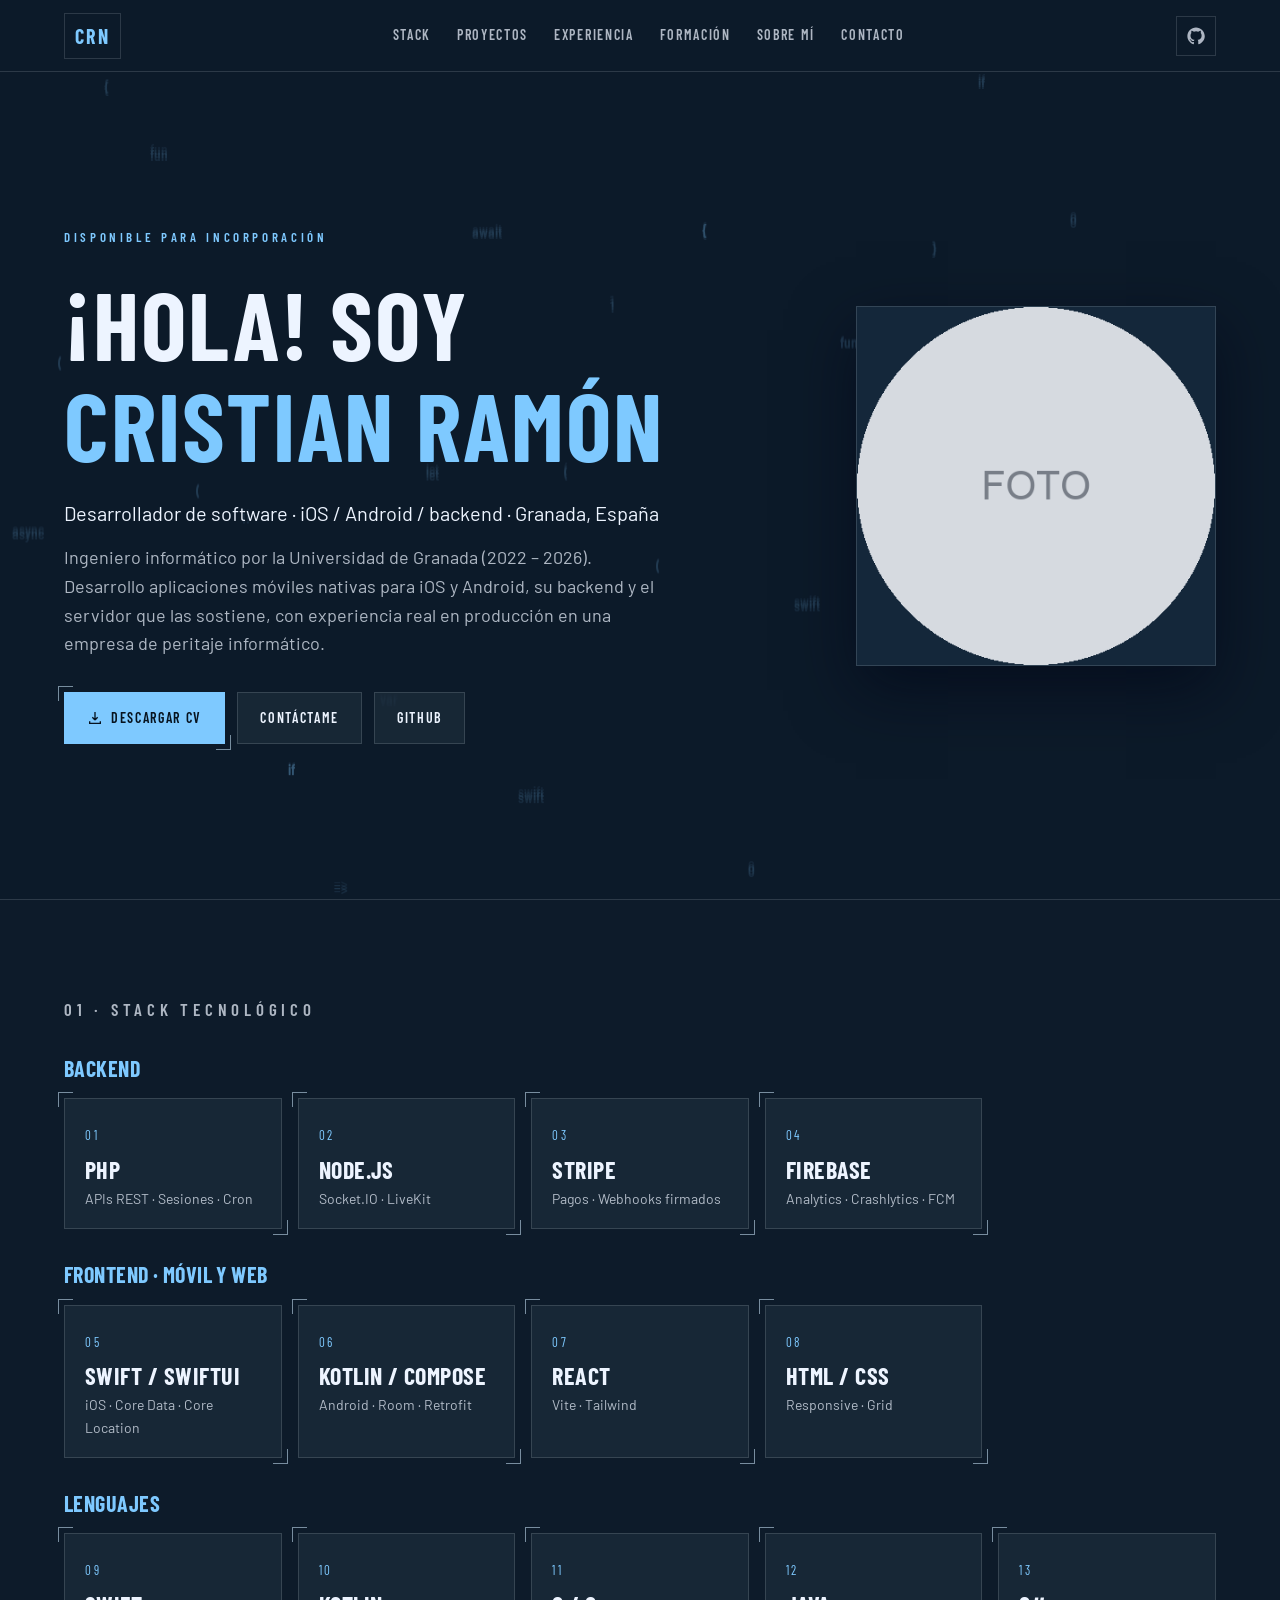
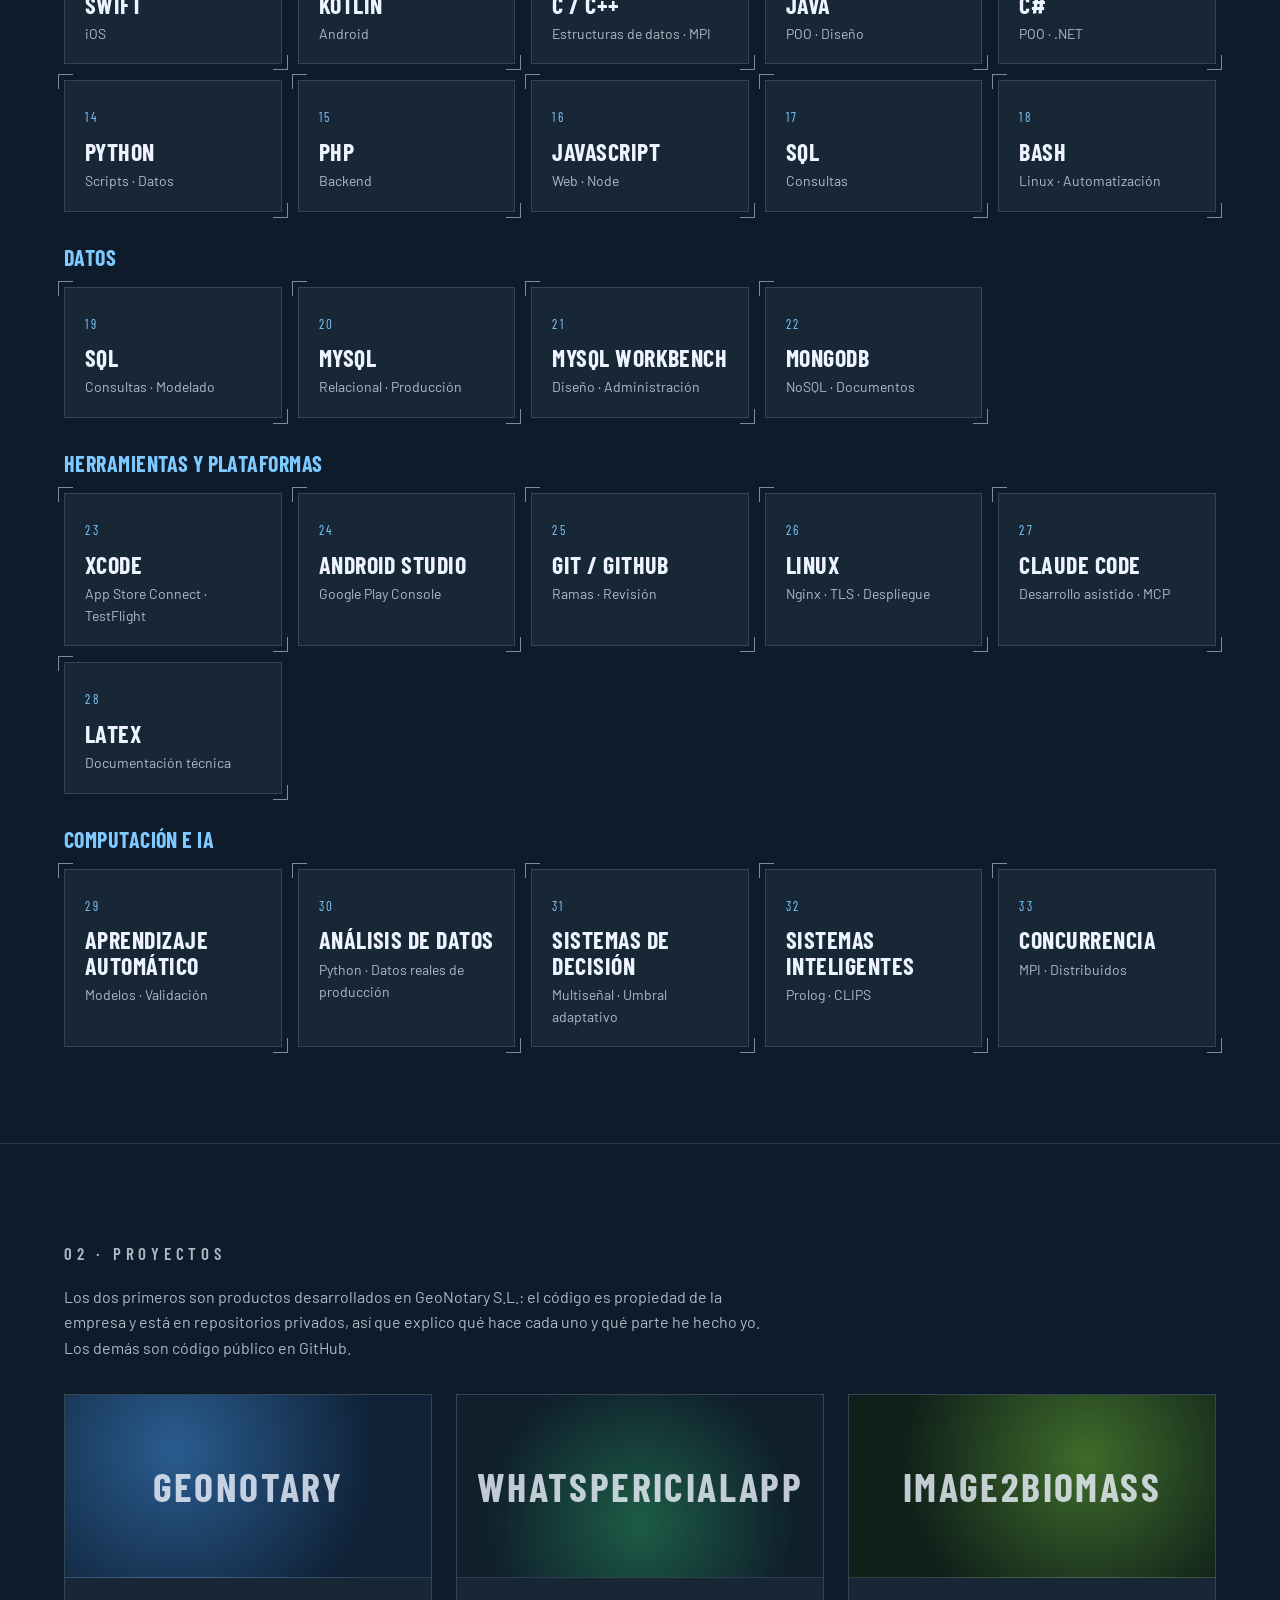
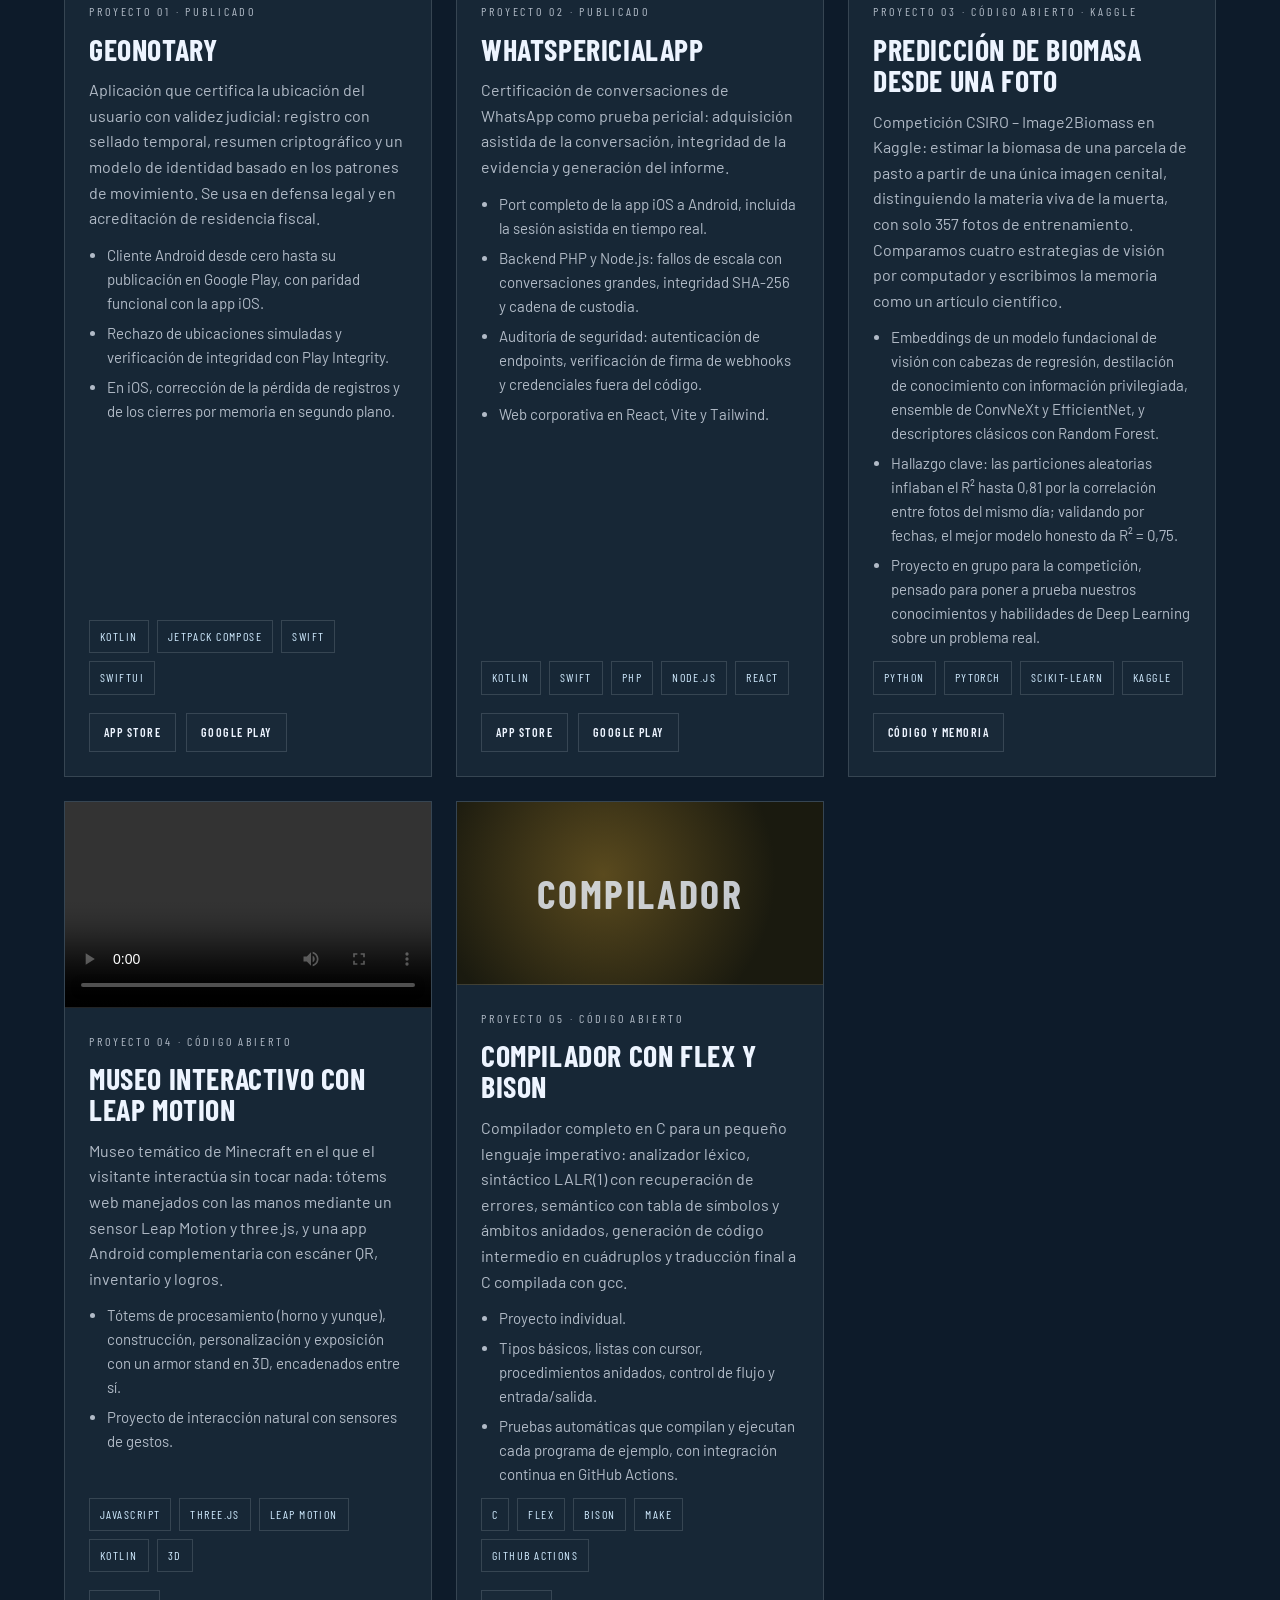
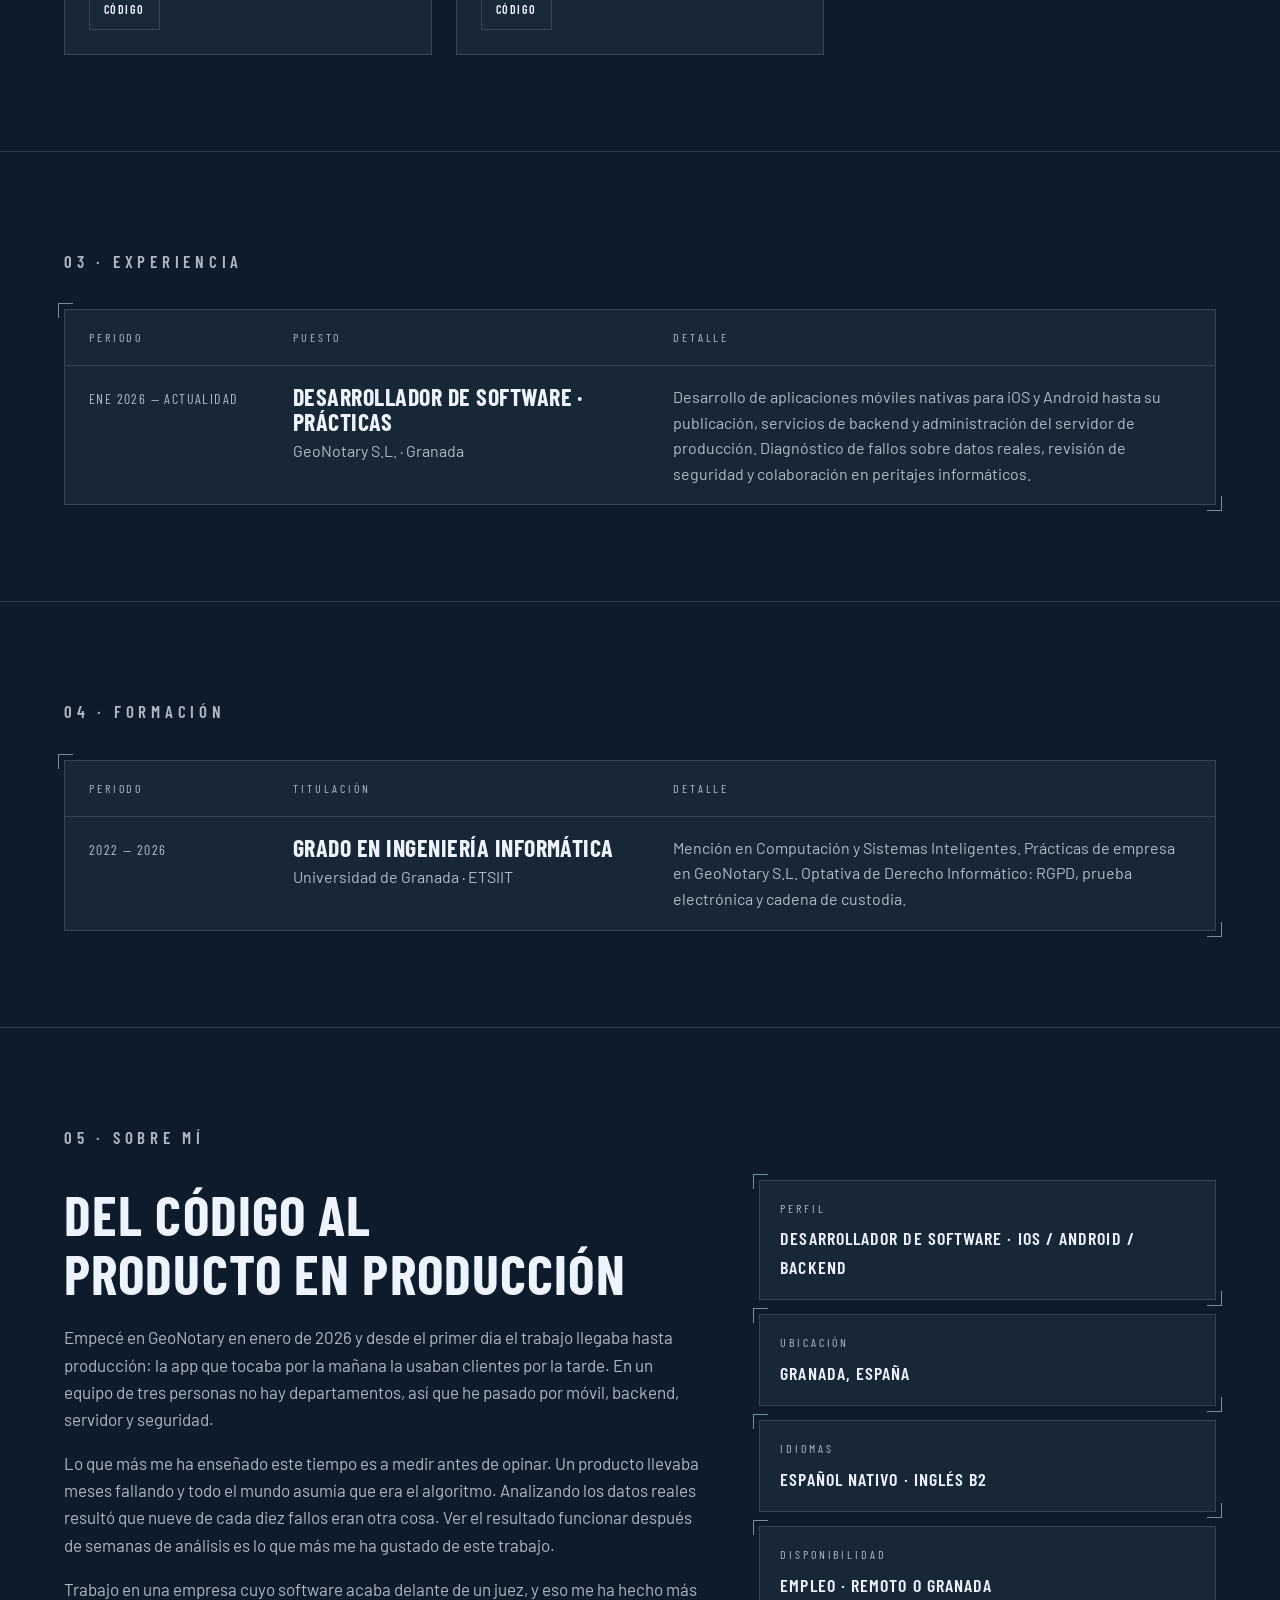
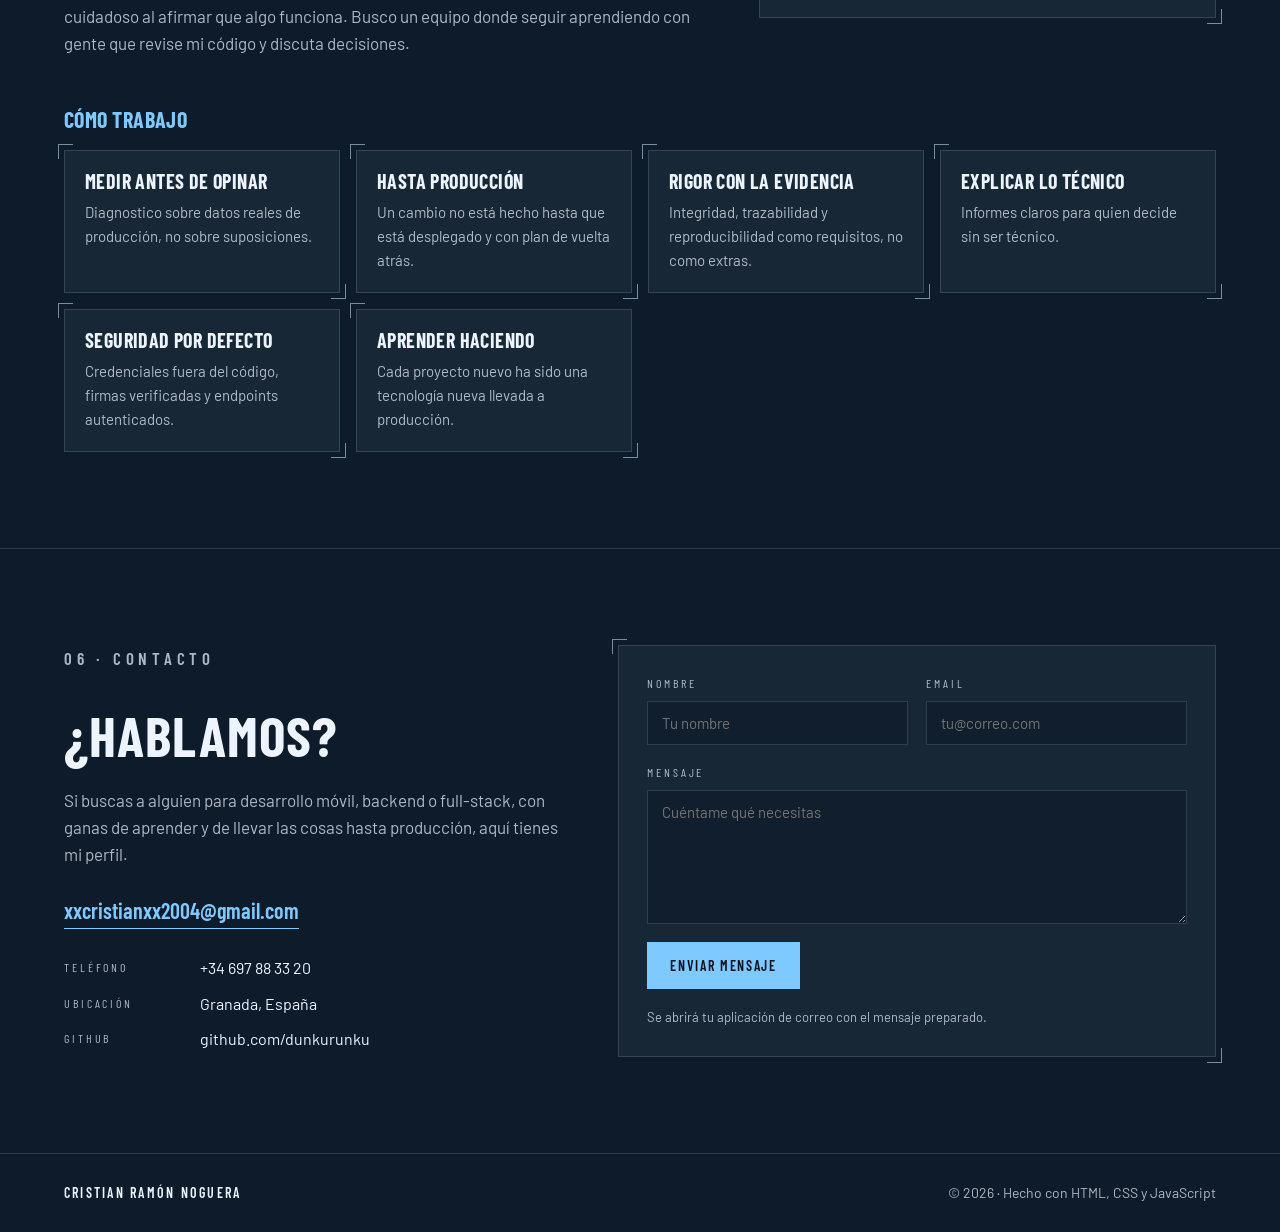
==== index.html @ 9d34c51e "Prácticas sin créditos" ====
<!DOCTYPE html>
<html lang="es">
<head>
  <meta charset="UTF-8">
  <meta name="viewport" content="width=device-width, initial-scale=1.0">
  <title>Cristian Ramón Noguera · Desarrollador de software</title>
  <meta name="description" content="Portfolio de Cristian Ramón Noguera, desarrollador de software: aplicaciones móviles nativas iOS y Android, backend y sistemas.">
  <link rel="preconnect" href="https://fonts.googleapis.com">
  <link rel="preconnect" href="https://fonts.gstatic.com" crossorigin>
  <link href="https://fonts.googleapis.com/css2?family=Barlow:wght@400;500;600&family=Barlow+Condensed:wght@500;600;700&display=swap" rel="stylesheet">
  <link rel="icon" href="data:image/svg+xml,%3Csvg xmlns='http://www.w3.org/2000/svg' viewBox='0 0 64 64'%3E%3Crect width='64' height='64' fill='%230d1b2a'/%3E%3Ctext x='32' y='42' font-family='Arial' font-weight='700' font-size='28' fill='%237ec9ff' text-anchor='middle'%3ECR%3C/text%3E%3C/svg%3E">
  <link rel="stylesheet" href="styles.css?v=4">
</head>
<body>

<header class="nav" id="top">
  <a class="nav__brand" href="#top">CRN</a>
  <nav class="nav__links" id="navLinks">
    <a href="#stack">Stack</a>
    <a href="#proyectos">Proyectos</a>
    <a href="#experiencia">Experiencia</a>
    <a href="#formacion">Formación</a>
    <a href="#sobre-mi">Sobre mí</a>
    <a href="#contacto">Contacto</a>
  </nav>
  <div class="nav__icons">
    <a href="https://github.com/dunkurunku" target="_blank" rel="noopener" aria-label="GitHub" class="icon-btn">
      <svg viewBox="0 0 24 24" width="18" height="18" fill="currentColor"><path d="M12 .5C5.7.5.5 5.7.5 12c0 5.1 3.3 9.4 7.9 10.9.6.1.8-.3.8-.6v-2.2c-3.2.7-3.9-1.4-3.9-1.4-.5-1.3-1.3-1.7-1.3-1.7-1-.7.1-.7.1-.7 1.2.1 1.8 1.2 1.8 1.2 1 1.8 2.8 1.3 3.4 1 .1-.8.4-1.3.7-1.6-2.6-.3-5.3-1.3-5.3-5.7 0-1.3.5-2.3 1.2-3.1-.1-.3-.5-1.5.1-3.1 0 0 1-.3 3.2 1.2a11 11 0 0 1 5.8 0c2.2-1.5 3.2-1.2 3.2-1.2.6 1.6.2 2.8.1 3.1.8.8 1.2 1.8 1.2 3.1 0 4.4-2.7 5.4-5.3 5.7.4.4.8 1.1.8 2.2v3.2c0 .3.2.7.8.6 4.6-1.5 7.9-5.8 7.9-10.9C23.5 5.7 18.3.5 12 .5z"/></svg>
    </a>
    <button class="icon-btn nav__burger" id="burger" aria-label="Menú" aria-expanded="false">
      <span></span><span></span><span></span>
    </button>
  </div>
</header>

<main>

  <!-- HERO -->
  <section class="hero" id="inicio">
    <canvas class="hero__rain" id="rain" aria-hidden="true"></canvas>
    <div class="container hero__grid">
      <div class="hero__text">
        <p class="eyebrow">Disponible para incorporación</p>
        <h1 class="hero__title">¡Hola! Soy<br><span class="accent">Cristian Ramón</span></h1>
        <p class="hero__sub">Desarrollador de software · iOS / Android / backend · Granada, España</p>
        <p class="hero__desc">
          Ingeniero informático por la Universidad de Granada (2022 – 2026).
          Desarrollo aplicaciones móviles nativas para iOS y Android, su backend y el servidor que las sostiene,
          con experiencia real en producción en una empresa de peritaje informático.
        </p>
        <div class="hero__actions">
          <a class="btn btn--primary corner" href="assets/Curriculum-Cristian-Ramon-Noguera.pdf" download>
            <svg viewBox="0 0 24 24" width="16" height="16" fill="none" stroke="currentColor" stroke-width="2"><path d="M12 3v12m0 0l-4-4m4 4l4-4M4 17v3h16v-3"/></svg>
            Descargar CV
          </a>
          <a class="btn" href="#contacto">Contáctame</a>
          <a class="btn" href="https://github.com/dunkurunku" target="_blank" rel="noopener">GitHub</a>
        </div>
      </div>
      <figure class="hero__photo corner">
        <img src="assets/foto.png" alt="Fotografía de Cristian Ramón Noguera">
      </figure>
    </div>
  </section>

  <!-- STACK -->
  <section class="section" id="stack">
    <div class="container">
      <p class="section__label">01 · Stack tecnológico</p>

      <h3 class="group-title">Backend</h3>
      <div class="stack-grid">
        <article class="stack-card corner"><span class="stack-card__n">01</span><h4>PHP</h4><p>APIs REST · Sesiones · Cron</p></article>
        <article class="stack-card corner"><span class="stack-card__n">02</span><h4>Node.js</h4><p>Socket.IO · LiveKit</p></article>
        <article class="stack-card corner"><span class="stack-card__n">03</span><h4>Stripe</h4><p>Pagos · Webhooks firmados</p></article>
        <article class="stack-card corner"><span class="stack-card__n">04</span><h4>Firebase</h4><p>Analytics · Crashlytics · FCM</p></article>
      </div>

      <h3 class="group-title">Frontend · móvil y web</h3>
      <div class="stack-grid">
        <article class="stack-card corner"><span class="stack-card__n">05</span><h4>Swift / SwiftUI</h4><p>iOS · Core Data · Core Location</p></article>
        <article class="stack-card corner"><span class="stack-card__n">06</span><h4>Kotlin / Compose</h4><p>Android · Room · Retrofit</p></article>
        <article class="stack-card corner"><span class="stack-card__n">07</span><h4>React</h4><p>Vite · Tailwind</p></article>
        <article class="stack-card corner"><span class="stack-card__n">08</span><h4>HTML / CSS</h4><p>Responsive · Grid</p></article>
      </div>

      <h3 class="group-title">Lenguajes</h3>
      <div class="stack-grid">
        <article class="stack-card corner"><span class="stack-card__n">09</span><h4>Swift</h4><p>iOS</p></article>
        <article class="stack-card corner"><span class="stack-card__n">10</span><h4>Kotlin</h4><p>Android</p></article>
        <article class="stack-card corner"><span class="stack-card__n">11</span><h4>C / C++</h4><p>Estructuras de datos · MPI</p></article>
        <article class="stack-card corner"><span class="stack-card__n">12</span><h4>Java</h4><p>POO · Diseño</p></article>
        <article class="stack-card corner"><span class="stack-card__n">13</span><h4>C#</h4><p>POO · .NET</p></article>
        <article class="stack-card corner"><span class="stack-card__n">14</span><h4>Python</h4><p>Scripts · Datos</p></article>
        <article class="stack-card corner"><span class="stack-card__n">15</span><h4>PHP</h4><p>Backend</p></article>
        <article class="stack-card corner"><span class="stack-card__n">16</span><h4>JavaScript</h4><p>Web · Node</p></article>
        <article class="stack-card corner"><span class="stack-card__n">17</span><h4>SQL</h4><p>Consultas</p></article>
        <article class="stack-card corner"><span class="stack-card__n">18</span><h4>Bash</h4><p>Linux · Automatización</p></article>
      </div>

      <h3 class="group-title">Datos</h3>
      <div class="stack-grid">
        <article class="stack-card corner"><span class="stack-card__n">19</span><h4>SQL</h4><p>Consultas · Modelado</p></article>
        <article class="stack-card corner"><span class="stack-card__n">20</span><h4>MySQL</h4><p>Relacional · Producción</p></article>
        <article class="stack-card corner"><span class="stack-card__n">21</span><h4>MySQL Workbench</h4><p>Diseño · Administración</p></article>
        <article class="stack-card corner"><span class="stack-card__n">22</span><h4>MongoDB</h4><p>NoSQL · Documentos</p></article>
      </div>

      <h3 class="group-title">Herramientas y plataformas</h3>
      <div class="stack-grid">
        <article class="stack-card corner"><span class="stack-card__n">23</span><h4>Xcode</h4><p>App Store Connect · TestFlight</p></article>
        <article class="stack-card corner"><span class="stack-card__n">24</span><h4>Android Studio</h4><p>Google Play Console</p></article>
        <article class="stack-card corner"><span class="stack-card__n">25</span><h4>Git / GitHub</h4><p>Ramas · Revisión</p></article>
        <article class="stack-card corner"><span class="stack-card__n">26</span><h4>Linux</h4><p>Nginx · TLS · Despliegue</p></article>
        <article class="stack-card corner"><span class="stack-card__n">27</span><h4>Claude Code</h4><p>Desarrollo asistido · MCP</p></article>
        <article class="stack-card corner"><span class="stack-card__n">28</span><h4>LaTeX</h4><p>Documentación técnica</p></article>
      </div>

      <h3 class="group-title">Computación e IA</h3>
      <div class="stack-grid">
        <article class="stack-card corner"><span class="stack-card__n">29</span><h4>Aprendizaje automático</h4><p>Modelos · Validación</p></article>
        <article class="stack-card corner"><span class="stack-card__n">30</span><h4>Análisis de datos</h4><p>Python · Datos reales de producción</p></article>
        <article class="stack-card corner"><span class="stack-card__n">31</span><h4>Sistemas de decisión</h4><p>Multiseñal · Umbral adaptativo</p></article>
        <article class="stack-card corner"><span class="stack-card__n">32</span><h4>Sistemas inteligentes</h4><p>Prolog · CLIPS</p></article>
        <article class="stack-card corner"><span class="stack-card__n">33</span><h4>Concurrencia</h4><p>MPI · Distribuidos</p></article>
      </div>
    </div>
  </section>

  <!-- PROYECTOS -->
  <section class="section" id="proyectos">
    <div class="container">
      <p class="section__label">02 · Proyectos</p>
      <p class="section__note">Los dos primeros son productos desarrollados en GeoNotary S.L.: el código es propiedad de la empresa y está en repositorios privados, así que explico qué hace cada uno y qué parte he hecho yo. Los demás son código público en GitHub.</p>

      <div class="projects">
        <article class="project corner">
          <div class="project__media project__media--geo" aria-hidden="true"><span>GeoNotary</span></div>
          <div class="project__body">
            <p class="project__label">Proyecto 01 · publicado</p>
            <h3>GeoNotary</h3>
            <p>Aplicación que certifica la ubicación del usuario con validez judicial: registro con sellado temporal, resumen criptográfico y un modelo de identidad basado en los patrones de movimiento. Se usa en defensa legal y en acreditación de residencia fiscal.</p>
            <ul class="project__mine">
              <li>Cliente Android desde cero hasta su publicación en Google Play, con paridad funcional con la app iOS.</li>
              <li>Rechazo de ubicaciones simuladas y verificación de integridad con Play Integrity.</li>
              <li>En iOS, corrección de la pérdida de registros y de los cierres por memoria en segundo plano.</li>
            </ul>
            <div class="tags"><span>Kotlin</span><span>Jetpack Compose</span><span>Swift</span><span>SwiftUI</span></div>
            <div class="project__links">
              <a class="btn btn--small" href="https://apps.apple.com/es/app/geonotary/id6742685214" target="_blank" rel="noopener">App Store</a>
              <a class="btn btn--small" href="https://play.google.com/store/apps/details?id=com.geonotary.app" target="_blank" rel="noopener">Google Play</a>
            </div>
          </div>
        </article>
        <article class="project corner">
          <div class="project__media project__media--wp" aria-hidden="true"><span>WhatsPericialApp</span></div>
          <div class="project__body">
            <p class="project__label">Proyecto 02 · publicado</p>
            <h3>WhatsPericialApp</h3>
            <p>Certificación de conversaciones de WhatsApp como prueba pericial: adquisición asistida de la conversación, integridad de la evidencia y generación del informe.</p>
            <ul class="project__mine">
              <li>Port completo de la app iOS a Android, incluida la sesión asistida en tiempo real.</li>
              <li>Backend PHP y Node.js: fallos de escala con conversaciones grandes, integridad SHA-256 y cadena de custodia.</li>
              <li>Auditoría de seguridad: autenticación de endpoints, verificación de firma de webhooks y credenciales fuera del código.</li>
              <li>Web corporativa en React, Vite y Tailwind.</li>
            </ul>
            <div class="tags"><span>Kotlin</span><span>Swift</span><span>PHP</span><span>Node.js</span><span>React</span></div>
            <div class="project__links">
              <a class="btn btn--small" href="https://apps.apple.com/es/app/whatspericialapp/id6772326675" target="_blank" rel="noopener">App Store</a>
              <a class="btn btn--small" href="https://play.google.com/store/apps/details?id=com.whatspericial.app" target="_blank" rel="noopener">Google Play</a>
            </div>
          </div>
        </article>
        <article class="project corner">
          <div class="project__media project__media--bio" aria-hidden="true"><span>Image2Biomass</span></div>
          <div class="project__body">
            <p class="project__label">Proyecto 03 · código abierto · Kaggle</p>
            <h3>Predicción de biomasa desde una foto</h3>
            <p>Competición CSIRO – Image2Biomass en Kaggle: estimar la biomasa de una parcela de pasto a partir de una única imagen cenital, distinguiendo la materia viva de la muerta, con solo 357 fotos de entrenamiento. Comparamos cuatro estrategias de visión por computador y escribimos la memoria como un artículo científico.</p>
            <ul class="project__mine">
              <li>Embeddings de un modelo fundacional de visión con cabezas de regresión, destilación de conocimiento con información privilegiada, ensemble de ConvNeXt y EfficientNet, y descriptores clásicos con Random Forest.</li>
              <li>Hallazgo clave: las particiones aleatorias inflaban el R² hasta 0,81 por la correlación entre fotos del mismo día; validando por fechas, el mejor modelo honesto da R² = 0,75.</li>
              <li>Proyecto en grupo para la competición, pensado para poner a prueba nuestros conocimientos y habilidades de Deep Learning sobre un problema real.</li>
            </ul>
            <div class="tags"><span>Python</span><span>PyTorch</span><span>scikit-learn</span><span>Kaggle</span></div>
            <div class="project__links">
              <a class="btn btn--small" href="https://github.com/dunkurunku/image2biomass-kaggle" target="_blank" rel="noopener">Código y memoria</a>
            </div>
          </div>
        </article>
        <article class="project corner">
          <div class="project__media project__media--video" aria-hidden="true">
            <video controls preload="metadata" playsinline poster="">
              <source src="assets/museo-demo.mp4" type="video/mp4">
            </video>
          </div>
          <div class="project__body">
            <p class="project__label">Proyecto 04 · código abierto</p>
            <h3>Museo interactivo con Leap Motion</h3>
            <p>Museo temático de Minecraft en el que el visitante interactúa sin tocar nada: tótems web manejados con las manos mediante un sensor Leap Motion y three.js, y una app Android complementaria con escáner QR, inventario y logros.</p>
            <ul class="project__mine">
              <li>Tótems de procesamiento (horno y yunque), construcción, personalización y exposición con un armor stand en 3D, encadenados entre sí.</li>
              <li>Proyecto de interacción natural con sensores de gestos.</li>
            </ul>
            <div class="tags"><span>JavaScript</span><span>three.js</span><span>Leap Motion</span><span>Kotlin</span><span>3D</span></div>
            <div class="project__links">
              <a class="btn btn--small" href="https://github.com/dunkurunku/museo-minecraft" target="_blank" rel="noopener">Código</a>
            </div>
          </div>
        </article>
        <article class="project corner">
          <div class="project__media project__media--comp" aria-hidden="true"><span>Compilador</span></div>
          <div class="project__body">
            <p class="project__label">Proyecto 05 · código abierto</p>
            <h3>Compilador con Flex y Bison</h3>
            <p>Compilador completo en C para un pequeño lenguaje imperativo: analizador léxico, sintáctico LALR(1) con recuperación de errores, semántico con tabla de símbolos y ámbitos anidados, generación de código intermedio en cuádruplos y traducción final a C compilada con gcc.</p>
            <ul class="project__mine">
              <li>Proyecto individual.</li>
              <li>Tipos básicos, listas con cursor, procedimientos anidados, control de flujo y entrada/salida.</li>
              <li>Pruebas automáticas que compilan y ejecutan cada programa de ejemplo, con integración continua en GitHub Actions.</li>
            </ul>
            <div class="tags"><span>C</span><span>Flex</span><span>Bison</span><span>Make</span><span>GitHub Actions</span></div>
            <div class="project__links">
              <a class="btn btn--small" href="https://github.com/dunkurunku/compilador-flex-bison" target="_blank" rel="noopener">Código</a>
            </div>
          </div>
        </article>
      </div>
    </div>
  </section>

  <!-- EXPERIENCIA -->
  <section class="section" id="experiencia">
    <div class="container">
      <p class="section__label">03 · Experiencia</p>
      <div class="table corner">
        <div class="table__head"><span>Periodo</span><span>Puesto</span><span>Detalle</span></div>
        <div class="table__row">
          <span class="table__period">Ene 2026 — actualidad</span>
          <div>
            <h3>Desarrollador de software · prácticas</h3>
            <p class="muted">GeoNotary S.L. · Granada</p>
          </div>
          <div>
            <p>Desarrollo de aplicaciones móviles nativas para iOS y Android hasta su publicación, servicios de backend y administración del servidor de producción. Diagnóstico de fallos sobre datos reales, revisión de seguridad y colaboración en peritajes informáticos.</p>
          </div>
        </div>
      </div>
    </div>
  </section>

  <!-- FORMACIÓN -->
  <section class="section" id="formacion">
    <div class="container">
      <p class="section__label">04 · Formación</p>
      <div class="table corner">
        <div class="table__head"><span>Periodo</span><span>Titulación</span><span>Detalle</span></div>
        <div class="table__row">
          <span class="table__period">2022 — 2026</span>
          <div>
            <h3>Grado en Ingeniería Informática</h3>
            <p class="muted">Universidad de Granada · ETSIIT</p>
          </div>
          <div>
            <p>Mención en Computación y Sistemas Inteligentes. Prácticas de empresa en GeoNotary S.L. Optativa de Derecho Informático: RGPD, prueba electrónica y cadena de custodia.</p>
          </div>
        </div>
      </div>
    </div>
  </section>

  <!-- SOBRE MÍ -->
  <section class="section" id="sobre-mi">
    <div class="container about">
      <div class="about__text">
        <p class="section__label">05 · Sobre mí</p>
        <h2>Del código al<br>producto en producción</h2>
        <p>Empecé en GeoNotary en enero de 2026 y desde el primer día el trabajo llegaba hasta producción: la app que tocaba por la mañana la usaban clientes por la tarde. En un equipo de tres personas no hay departamentos, así que he pasado por móvil, backend, servidor y seguridad.</p>
        <p>Lo que más me ha enseñado este tiempo es a medir antes de opinar. Un producto llevaba meses fallando y todo el mundo asumía que era el algoritmo. Analizando los datos reales resultó que nueve de cada diez fallos eran otra cosa. Ver el resultado funcionar después de semanas de análisis es lo que más me ha gustado de este trabajo.</p>
        <p>Trabajo en una empresa cuyo software acaba delante de un juez, y eso me ha hecho más cuidadoso al afirmar que algo funciona. Busco un equipo donde seguir aprendiendo con gente que revise mi código y discuta decisiones.</p>
      </div>
      <aside class="facts">
        <div class="fact corner"><span class="fact__k">Perfil</span><span class="fact__v">Desarrollador de software · iOS / Android / backend</span></div>
        <div class="fact corner"><span class="fact__k">Ubicación</span><span class="fact__v">Granada, España</span></div>
        <div class="fact corner"><span class="fact__k">Idiomas</span><span class="fact__v">Español nativo · Inglés B2</span></div>
        <div class="fact corner"><span class="fact__k">Disponibilidad</span><span class="fact__v">Empleo · remoto o Granada</span></div>
      </aside>
    </div>

    <div class="container">
      <h3 class="group-title">Cómo trabajo</h3>
      <div class="how-grid">
        <div class="how corner"><h4>Medir antes de opinar</h4><p>Diagnostico sobre datos reales de producción, no sobre suposiciones.</p></div>
        <div class="how corner"><h4>Hasta producción</h4><p>Un cambio no está hecho hasta que está desplegado y con plan de vuelta atrás.</p></div>
        <div class="how corner"><h4>Rigor con la evidencia</h4><p>Integridad, trazabilidad y reproducibilidad como requisitos, no como extras.</p></div>
        <div class="how corner"><h4>Explicar lo técnico</h4><p>Informes claros para quien decide sin ser técnico.</p></div>
        <div class="how corner"><h4>Seguridad por defecto</h4><p>Credenciales fuera del código, firmas verificadas y endpoints autenticados.</p></div>
        <div class="how corner"><h4>Aprender haciendo</h4><p>Cada proyecto nuevo ha sido una tecnología nueva llevada a producción.</p></div>
      </div>
    </div>
  </section>

  <!-- CONTACTO -->
  <section class="section" id="contacto">
    <div class="container contact">
      <div class="contact__text">
        <p class="section__label">06 · Contacto</p>
        <h2>¿Hablamos?</h2>
        <p>Si buscas a alguien para desarrollo móvil, backend o full-stack, con ganas de aprender y de llevar las cosas hasta producción, aquí tienes mi perfil.</p>
        <a class="contact__mail" href="mailto:xxcristianxx2004@gmail.com">xxcristianxx2004@gmail.com</a>
        <dl class="contact__meta">
          <dt>Teléfono</dt><dd><a href="tel:+34697883320">+34 697 88 33 20</a></dd>
          <dt>Ubicación</dt><dd>Granada, España</dd>
          <dt>GitHub</dt><dd><a href="https://github.com/dunkurunku" target="_blank" rel="noopener">github.com/dunkurunku</a></dd>
        </dl>
      </div>
      <form class="form corner" id="contactForm">
        <div class="form__row">
          <label>Nombre<input type="text" name="nombre" placeholder="Tu nombre" required></label>
          <label>Email<input type="email" name="email" placeholder="tu@correo.com" required></label>
        </div>
        <label>Mensaje<textarea name="mensaje" rows="6" placeholder="Cuéntame qué necesitas" required></textarea></label>
        <button class="btn btn--primary" type="submit">Enviar mensaje</button>
        <p class="form__hint">Se abrirá tu aplicación de correo con el mensaje preparado.</p>
      </form>
    </div>
  </section>

</main>

<footer class="footer">
  <div class="container footer__grid">
    <span class="footer__brand">Cristian Ramón Noguera</span>
    <span class="muted">© 2026 · Hecho con HTML, CSS y JavaScript</span>
  </div>
</footer>

<script src="main.js?v=3"></script>
</body>
</html>
---- styles.css ----
:root {
  --bg: #0d1b2a;
  --bg-elevated: #14273a;
  --surface: rgba(26, 42, 57, .82);
  --surface-strong: rgba(34, 55, 75, .96);
  --text: #edf4ff;
  --text-soft: rgba(237, 244, 255, .72);
  --line: rgba(237, 244, 255, .14);
  --accent: #7ec9ff;
  --accent-strong: #60b0ff;
  --accent-soft: #d0ebff;
  --font-body: "Barlow", sans-serif;
  --font-heading: "Barlow Condensed", sans-serif;
  --gutter: clamp(18px, 5vw, 64px);
  --section-pad: clamp(56px, 9vw, 96px);
  --nav-h: 72px;
  --shadow-lg: 0 24px 60px rgba(2, 6, 23, .6);
}
* { box-sizing: border-box; }
html { scroll-behavior: smooth; scroll-padding-top: var(--nav-h); }
body { margin: 0; background: var(--bg); color: var(--text); font-family: var(--font-body); font-size: 16px; line-height: 1.6; -webkit-font-smoothing: antialiased; }
a { color: inherit; text-decoration: none; }
img { max-width: 100%; display: block; }
h1, h2, h3, h4 { font-family: var(--font-heading); text-transform: uppercase; letter-spacing: .02em; line-height: 1.05; margin: 0; }
p { margin: 0 0 1em; }
.container { width: min(1180px, 100% - 2 * var(--gutter)); margin-inline: auto; }
.muted { color: var(--text-soft); }
.accent { color: var(--accent); }

/* corner marks */
.corner { position: relative; }
.corner::before, .corner::after { content: ""; position: absolute; width: 14px; height: 14px; pointer-events: none; }
.corner::before { top: -7px; left: -7px; border-top: 1px solid var(--accent-soft); border-left: 1px solid var(--accent-soft); opacity: .55; }
.corner::after { bottom: -7px; right: -7px; border-bottom: 1px solid var(--accent-soft); border-right: 1px solid var(--accent-soft); opacity: .55; }

/* nav */
.nav { position: sticky; top: 0; z-index: 50; height: var(--nav-h); display: flex; align-items: center; justify-content: space-between; padding-inline: var(--gutter); background: rgba(13, 27, 42, .88); backdrop-filter: blur(10px); border-bottom: 1px solid var(--line); }
.nav__brand { font-family: var(--font-heading); font-weight: 700; font-size: 20px; letter-spacing: .12em; color: var(--accent); border: 1px solid var(--line); padding: 6px 10px; }
.nav__links { display: flex; gap: 26px; }
.nav__links a { font-family: var(--font-heading); text-transform: uppercase; letter-spacing: .12em; font-size: 14px; font-weight: 600; color: var(--text-soft); transition: color .2s; }
.nav__links a:hover { color: var(--accent); }
.nav__icons { display: flex; gap: 10px; }
.icon-btn { width: 40px; height: 40px; display: grid; place-items: center; border: 1px solid var(--line); color: var(--text-soft); background: transparent; cursor: pointer; transition: color .2s, border-color .2s; }
.icon-btn:hover { color: var(--accent); border-color: var(--accent); }
.nav__burger { display: none; flex-direction: column; gap: 5px; }
.nav__burger span { width: 18px; height: 2px; background: currentColor; display: block; }

/* buttons */
.btn { display: inline-flex; align-items: center; gap: 8px; padding: 14px 22px; border: 1px solid var(--line); background: var(--surface); font-family: var(--font-heading); text-transform: uppercase; letter-spacing: .12em; font-weight: 600; font-size: 14px; color: var(--text); transition: transform .2s, border-color .2s, background .2s; cursor: pointer; }
.btn:hover { transform: translateY(-2px); border-color: var(--accent); }
.btn--primary { background: var(--accent); color: #07131f; border-color: var(--accent); }
.btn--primary:hover { background: var(--accent-strong); }
.btn--small { padding: 9px 14px; font-size: 12px; }

/* hero */
.hero { position: relative; min-height: calc(100vh - var(--nav-h)); display: flex; align-items: center; overflow: hidden; padding-block: var(--section-pad); border-bottom: 1px solid var(--line); }
.hero__rain { position: absolute; inset: 0; width: 100%; height: 100%; opacity: .35; }
.hero__grid { position: relative; display: grid; grid-template-columns: 1.25fr .9fr; gap: 48px; align-items: center; }
.eyebrow { font-family: var(--font-heading); text-transform: uppercase; letter-spacing: .28em; font-size: 13px; font-weight: 600; color: var(--accent); margin-bottom: 26px; }
.hero__title { font-size: clamp(48px, 7.5vw, 96px); font-weight: 700; margin-bottom: 22px; }
.hero__sub { font-size: 20px; margin-bottom: 14px; }
.hero__desc { color: var(--text-soft); font-size: 18px; max-width: 60ch; margin-bottom: 34px; }
.hero__actions { display: flex; flex-wrap: wrap; gap: 12px; }
.hero__photo { margin: 0; justify-self: end; width: min(360px, 100%); aspect-ratio: 1; background: var(--bg-elevated); border: 1px solid var(--line); box-shadow: var(--shadow-lg); overflow: hidden; }
.hero__photo img { width: 100%; height: 100%; object-fit: cover; }

/* sections */
.section { padding-block: var(--section-pad); border-bottom: 1px solid var(--line); }
.section__label { font-family: var(--font-heading); text-transform: uppercase; letter-spacing: .28em; font-size: 17px; font-weight: 600; color: var(--text-soft); margin-bottom: 34px; }
.section__note { color: var(--text-soft); max-width: 80ch; margin-top: -18px; margin-bottom: 34px; }
.group-title { font-size: 22px; color: var(--accent); margin: 34px 0 18px; }
.section h2 { font-size: clamp(34px, 4.5vw, 56px); font-weight: 700; margin-bottom: 22px; }

/* stack */
.stack-grid { display: grid; grid-template-columns: repeat(auto-fill, minmax(210px, 1fr)); gap: 16px; }
.stack-card { background: var(--surface); border: 1px solid var(--line); padding: 22px 20px 18px; transition: transform .2s, border-color .2s; }
.stack-card:hover { transform: translateY(-3px); border-color: var(--accent); }
.stack-card__n { font-family: var(--font-heading); color: var(--accent); font-size: 13px; letter-spacing: .2em; }
.stack-card h4 { font-size: 24px; margin: 10px 0 6px; }
.stack-card p { color: var(--text-soft); font-size: 14px; margin: 0; }

/* projects */
.projects { display: grid; grid-template-columns: repeat(auto-fit, minmax(340px, 1fr)); gap: 24px; }
.project { background: var(--surface); border: 1px solid var(--line); display: flex; flex-direction: column; min-width: 0; overflow: hidden; transition: transform .2s, border-color .2s; }
.project:hover { transform: translateY(-3px); border-color: var(--accent); }
.project__media { aspect-ratio: 16 / 8; display: grid; place-items: center; font-family: var(--font-heading); font-size: 40px; font-weight: 700; letter-spacing: .06em; text-transform: uppercase; color: rgba(237, 244, 255, .8); border-bottom: 1px solid var(--line); background-size: cover; }
.project__media--geo { background: radial-gradient(circle at 30% 30%, #2a5c8f, #0f2238 70%); }
.project__media--tesla { background: radial-gradient(circle at 70% 30%, #6a1f2c, #0f1a2e 70%); }
.project__media--wp { background: radial-gradient(circle at 50% 70%, #1d5c46, #0f1f2c 70%); }
.project__media--video { display: block; padding: 0; width: 100%; max-width: 100%; min-width: 0; aspect-ratio: 16 / 9; overflow: hidden; background: #000; }
.project__media--video video { display: block; width: 100%; height: 100%; max-width: 100%; object-fit: contain; background: #000; }
.project__media--img { padding: 0; background: #0f1a2e; }
.project__media--img img { width: 100%; height: 100%; object-fit: cover; object-position: center; display: block; opacity: .92; }
.project__media--bio { background: radial-gradient(circle at 65% 35%, #3e6b2a, #0f1f1a 70%); }
.project__media--comp { background: radial-gradient(circle at 40% 40%, #5a4a1e, #1a1a0f 70%); }
.project__body { padding: 24px; display: flex; flex-direction: column; gap: 12px; flex: 1; min-width: 0; }
.project__label { font-family: var(--font-heading); text-transform: uppercase; letter-spacing: .24em; font-size: 12px; color: var(--accent); margin: 0; }
.project h3 { font-size: 30px; }
.project p { color: var(--text-soft); margin: 0; }
.project__mine { margin: 0; padding-left: 18px; color: var(--text-soft); font-size: 15px; display: grid; gap: 6px; }
.tags { display: flex; flex-wrap: wrap; gap: 8px; margin-top: auto; }
.tags span { font-size: 12px; font-family: var(--font-heading); text-transform: uppercase; letter-spacing: .12em; padding: 6px 10px; border: 1px solid var(--line); color: var(--accent-soft); }
.project__links { display: flex; gap: 10px; margin-top: 6px; }

/* tables */
.table { border: 1px solid var(--line); background: var(--surface); }
.table__head, .table__row { display: grid; grid-template-columns: 180px 1.1fr 1.6fr; gap: 24px; padding: 18px 24px; }
.table__head { font-family: var(--font-heading); text-transform: uppercase; letter-spacing: .24em; font-size: 12px; color: var(--text-soft); border-bottom: 1px solid var(--line); }
.table__row + .table__row { border-top: 1px solid var(--line); }
.table__period { font-family: var(--font-heading); text-transform: uppercase; letter-spacing: .1em; font-size: 14px; color: var(--text-soft); padding-top: 4px; }
.table__row h3 { font-size: 24px; margin-bottom: 4px; }
.table__row p { margin: 0; color: var(--text-soft); }

/* about */
.about { display: grid; grid-template-columns: 1.4fr 1fr; gap: 56px; align-items: start; }
.about__text p:not(.section__label) { color: var(--text-soft); font-size: 17px; }
.facts { display: grid; gap: 14px; margin-top: 56px; }
.fact { background: var(--surface); border: 1px solid var(--line); padding: 18px 20px; display: grid; gap: 6px; }
.fact__k { font-family: var(--font-heading); text-transform: uppercase; letter-spacing: .24em; font-size: 12px; color: var(--text-soft); }
.fact__v { font-family: var(--font-heading); text-transform: uppercase; letter-spacing: .06em; font-size: 18px; font-weight: 600; }
.how-grid { display: grid; grid-template-columns: repeat(auto-fill, minmax(240px, 1fr)); gap: 16px; }
.how { background: var(--surface); border: 1px solid var(--line); padding: 20px; }
.how h4 { font-size: 20px; margin-bottom: 8px; }
.how p { color: var(--text-soft); font-size: 15px; margin: 0; }

/* contact */
.contact { display: grid; grid-template-columns: 1fr 1.2fr; gap: 56px; align-items: start; }
.contact__text p { color: var(--text-soft); font-size: 17px; }
.contact__mail { display: inline-block; font-family: var(--font-heading); font-size: 22px; font-weight: 600; color: var(--accent); border-bottom: 1px solid var(--accent); margin: 8px 0 26px; }
.contact__meta { display: grid; grid-template-columns: 120px 1fr; gap: 10px 16px; margin: 0; }
.contact__meta dt { font-family: var(--font-heading); text-transform: uppercase; letter-spacing: .24em; font-size: 12px; color: var(--text-soft); padding-top: 3px; }
.contact__meta dd { margin: 0; }
.contact__meta a:hover { color: var(--accent); }
.form { background: var(--surface); border: 1px solid var(--line); padding: 28px; display: grid; gap: 18px; }
.form__row { display: grid; grid-template-columns: 1fr 1fr; gap: 18px; }
.form label { display: grid; gap: 8px; font-family: var(--font-heading); text-transform: uppercase; letter-spacing: .24em; font-size: 12px; color: var(--text-soft); }
.form input, .form textarea { font: 15px var(--font-body); color: var(--text); background: rgba(13, 27, 42, .7); border: 1px solid var(--line); padding: 12px 14px; outline: none; transition: border-color .2s; resize: vertical; }
.form input:focus, .form textarea:focus { border-color: var(--accent); }
.form .btn { justify-self: start; }
.form__hint { font-size: 13px; color: var(--text-soft); margin: 0; }

/* footer */
.footer { padding: 28px 0; }
.footer__grid { display: flex; justify-content: space-between; flex-wrap: wrap; gap: 12px; font-size: 14px; }
.footer__brand { font-family: var(--font-heading); text-transform: uppercase; letter-spacing: .16em; font-weight: 600; }

/* reveal */
.reveal { opacity: 0; transform: translateY(18px); transition: opacity .6s ease, transform .6s ease; }
.reveal.is-visible { opacity: 1; transform: none; }

/* responsive */
@media (max-width: 960px) {
  .hero__grid { grid-template-columns: 1fr; }
  .hero__photo { justify-self: start; width: min(300px, 100%); }
  .about, .contact { grid-template-columns: 1fr; gap: 32px; }
  .facts { margin-top: 0; }
  .table__head { display: none; }
  .table__row { grid-template-columns: 1fr; gap: 10px; }
}
@media (max-width: 720px) {
  .nav__links { position: fixed; inset: var(--nav-h) 0 auto 0; flex-direction: column; gap: 0; background: var(--bg-elevated); border-bottom: 1px solid var(--line); padding: 8px 0; display: none; }
  .nav__links.is-open { display: flex; }
  .nav__links a { padding: 14px var(--gutter); }
  .nav__burger { display: flex; }
  .form__row { grid-template-columns: 1fr; }
  .stack-grid { grid-template-columns: repeat(2, 1fr); }
}
@media (prefers-reduced-motion: reduce) {
  html { scroll-behavior: auto; }
  .reveal { opacity: 1; transform: none; transition: none; }
}
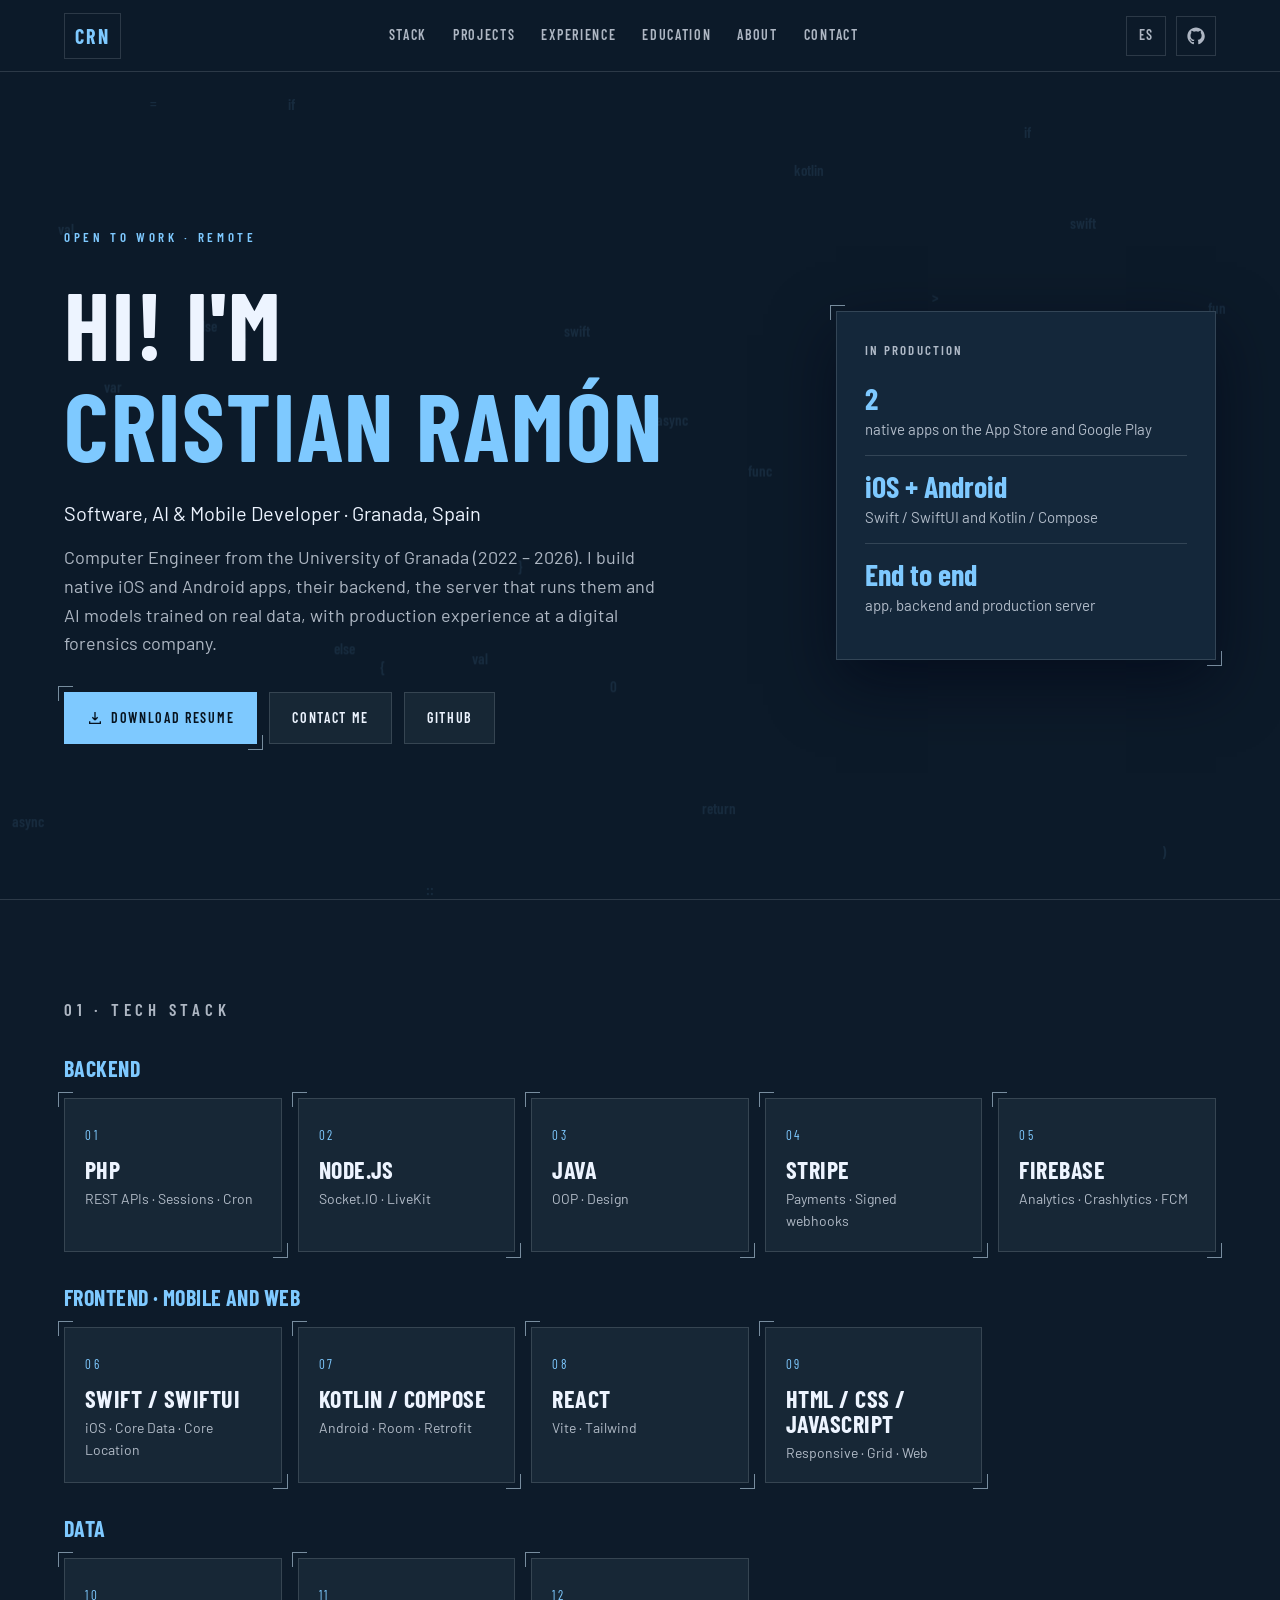
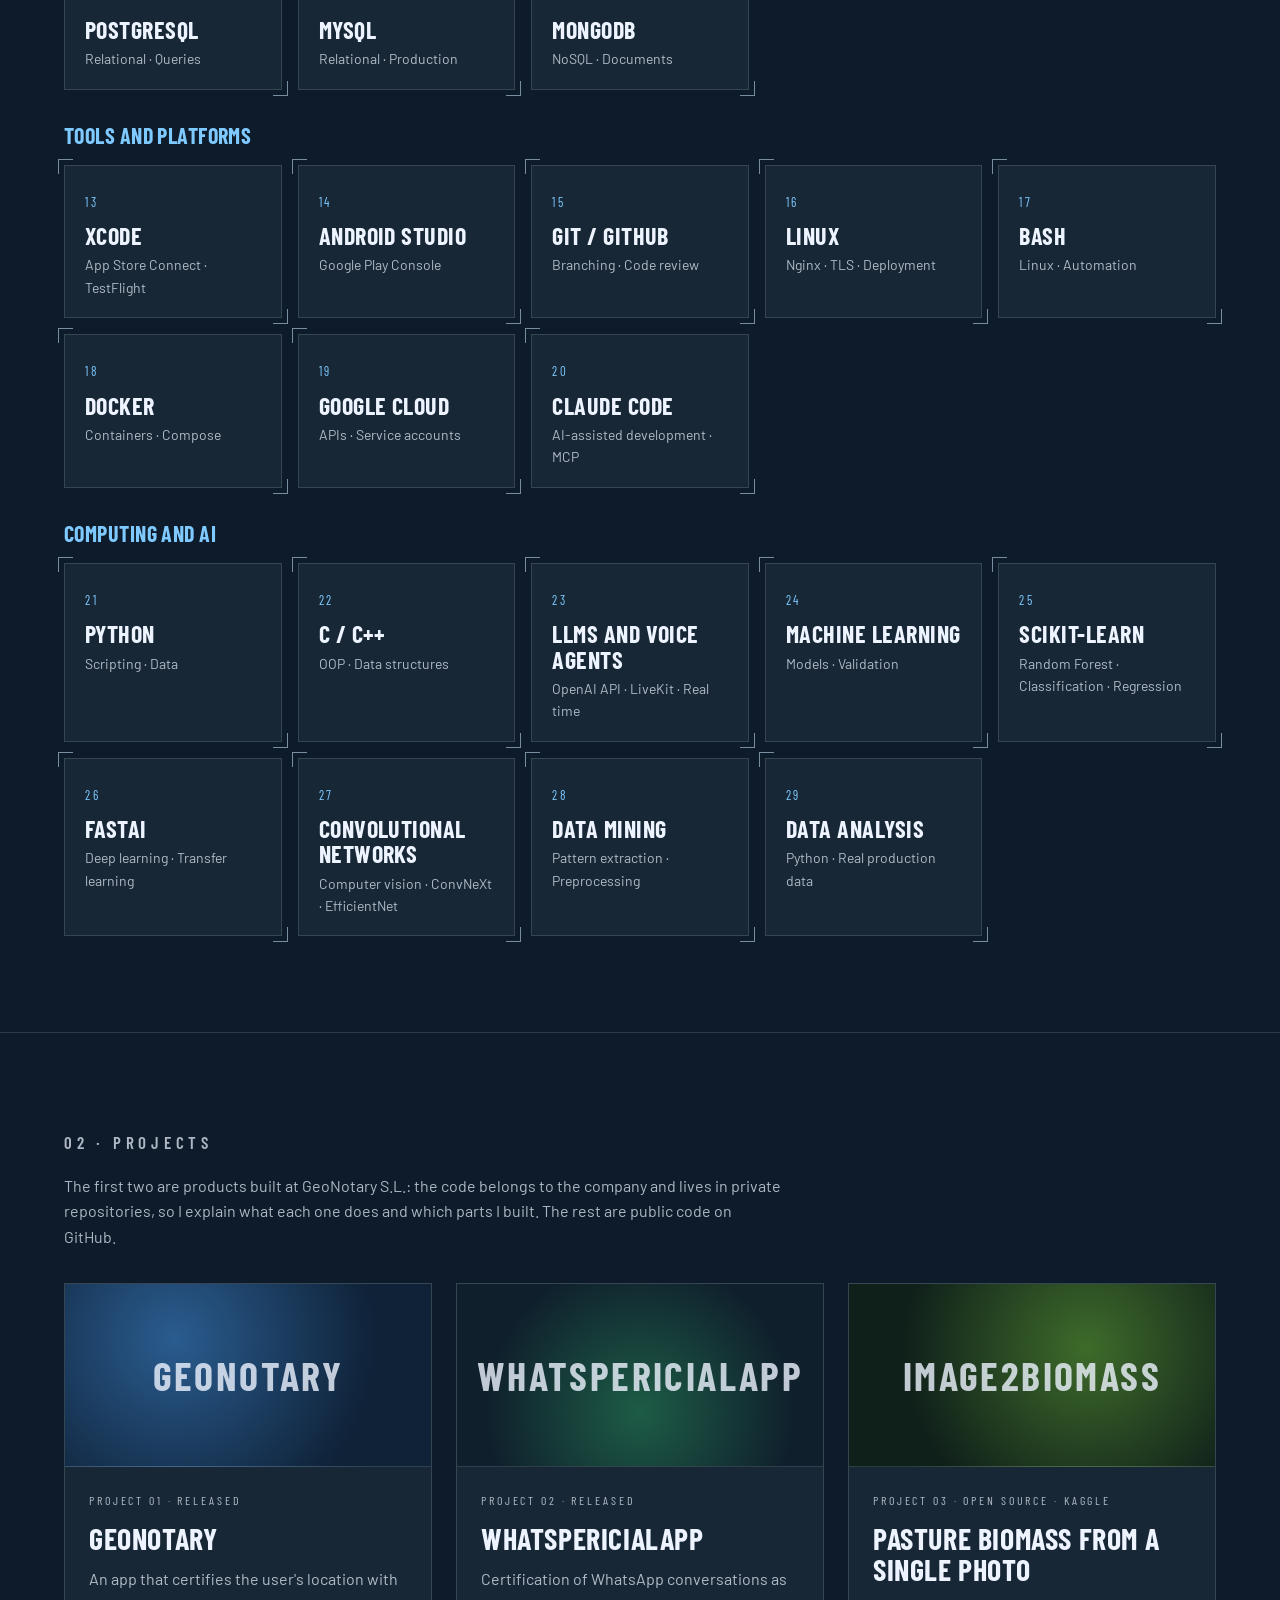
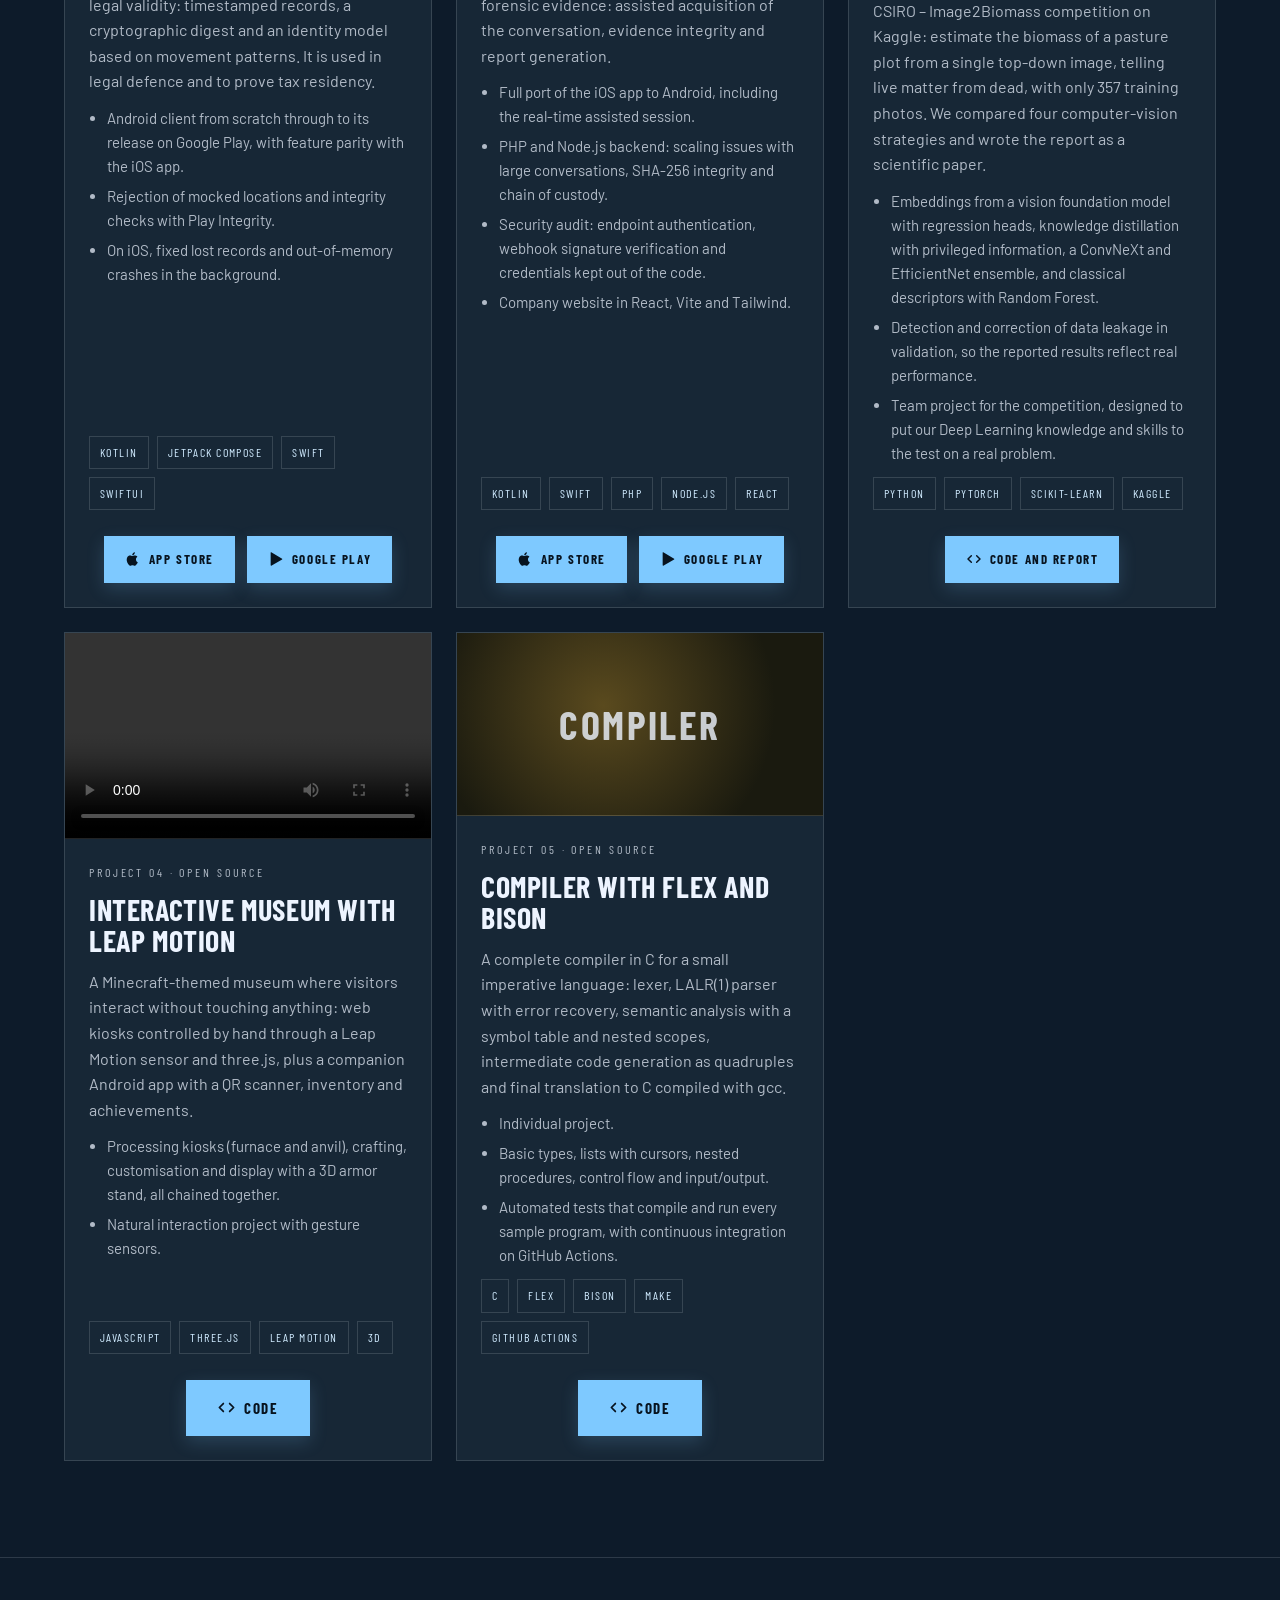
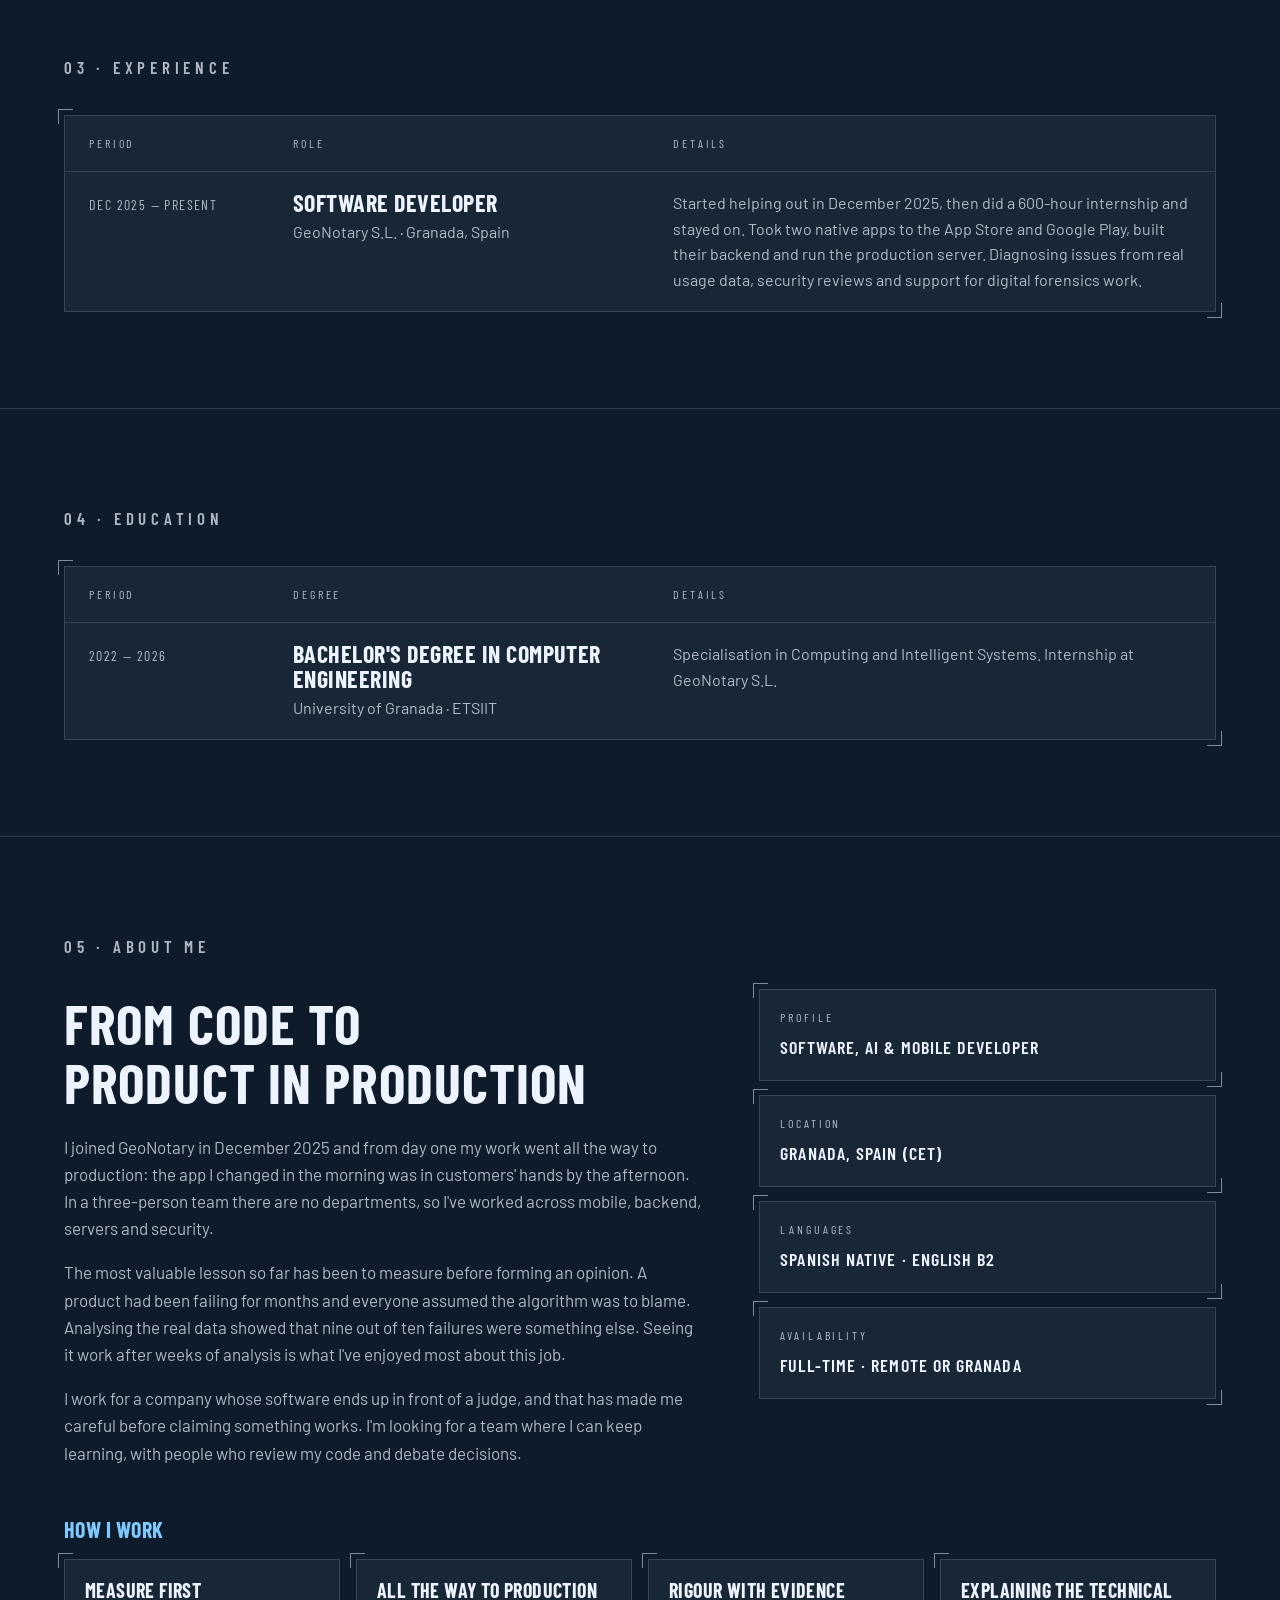
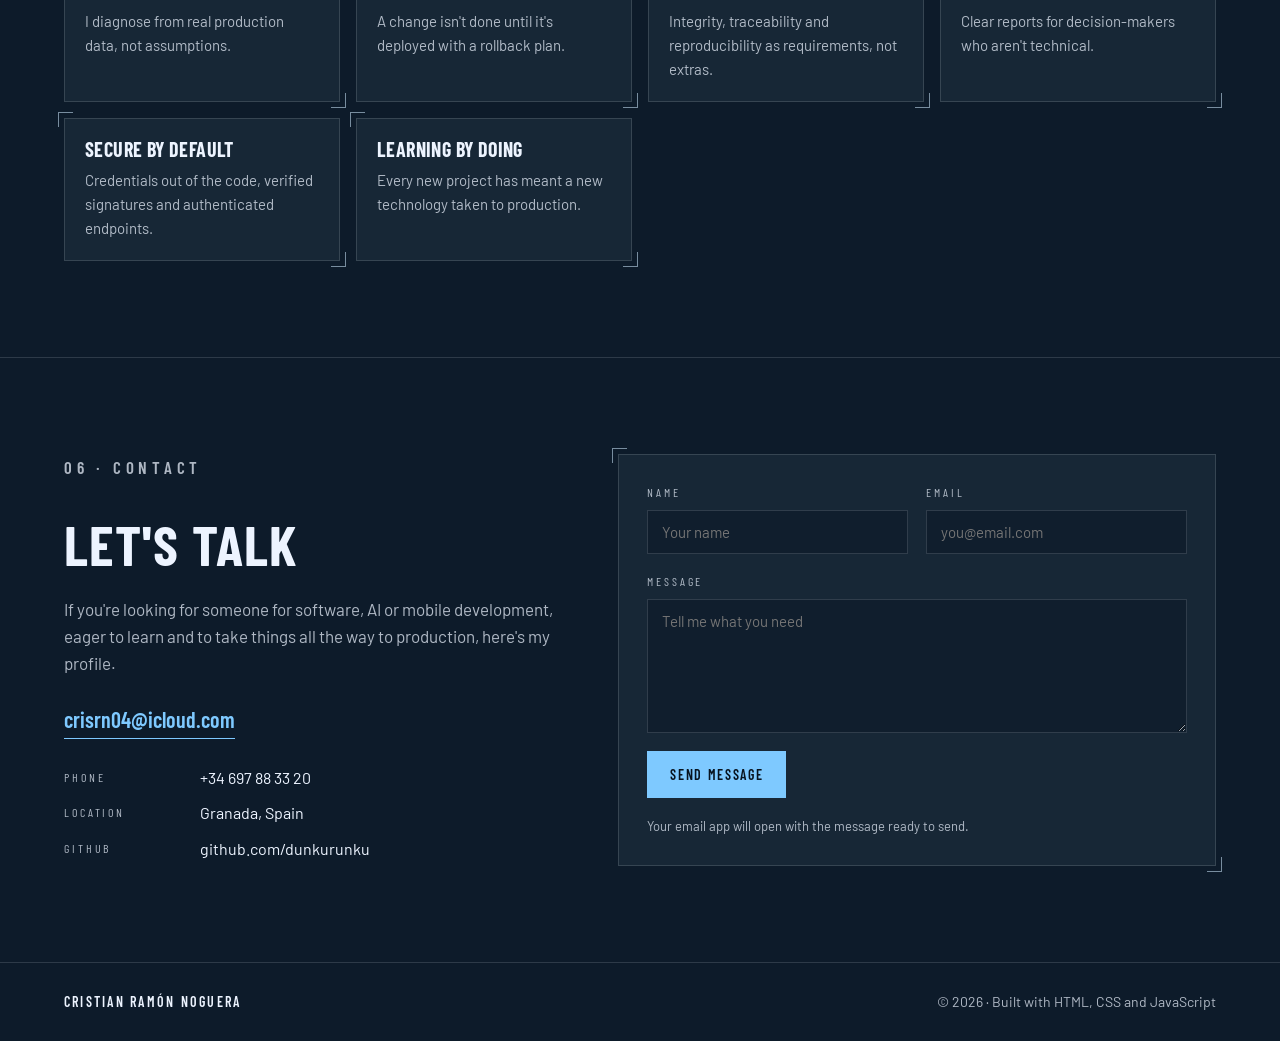
==== commit b210d1ad: "Versión en inglés por defecto, stack y textos actualizados y CV nuevos" ====
--- a/index.html
+++ b/index.html
@@ -1,15 +1,17 @@
 <!DOCTYPE html>
-<html lang="es">
+<html lang="en">
 <head>
   <meta charset="UTF-8">
   <meta name="viewport" content="width=device-width, initial-scale=1.0">
-  <title>Cristian Ramón Noguera · Desarrollador de software</title>
-  <meta name="description" content="Portfolio de Cristian Ramón Noguera, desarrollador de software: aplicaciones móviles nativas iOS y Android, backend y sistemas.">
+  <title>Cristian Ramón Noguera · Software Developer</title>
+  <meta name="description" content="Portfolio of Cristian Ramón Noguera, software developer: native iOS and Android apps, backend and systems.">
   <link rel="preconnect" href="https://fonts.googleapis.com">
   <link rel="preconnect" href="https://fonts.gstatic.com" crossorigin>
   <link href="https://fonts.googleapis.com/css2?family=Barlow:wght@400;500;600&family=Barlow+Condensed:wght@500;600;700&display=swap" rel="stylesheet">
   <link rel="icon" href="data:image/svg+xml,%3Csvg xmlns='http://www.w3.org/2000/svg' viewBox='0 0 64 64'%3E%3Crect width='64' height='64' fill='%230d1b2a'/%3E%3Ctext x='32' y='42' font-family='Arial' font-weight='700' font-size='28' fill='%237ec9ff' text-anchor='middle'%3ECR%3C/text%3E%3C/svg%3E">
-  <link rel="stylesheet" href="styles.css?v=4">
+  <link rel="alternate" hreflang="es" href="https://dunkurunku.github.io/es/">
+  <link rel="alternate" hreflang="en" href="https://dunkurunku.github.io/">
+  <link rel="stylesheet" href="styles.css?v=10">
 </head>
 <body>
 
@@ -17,17 +19,18 @@
   <a class="nav__brand" href="#top">CRN</a>
   <nav class="nav__links" id="navLinks">
     <a href="#stack">Stack</a>
-    <a href="#proyectos">Proyectos</a>
-    <a href="#experiencia">Experiencia</a>
-    <a href="#formacion">Formación</a>
-    <a href="#sobre-mi">Sobre mí</a>
-    <a href="#contacto">Contacto</a>
+    <a href="#projects">Projects</a>
+    <a href="#experience">Experience</a>
+    <a href="#education">Education</a>
+    <a href="#about">About</a>
+    <a href="#contact">Contact</a>
   </nav>
   <div class="nav__icons">
+    <a href="es/" hreflang="es" lang="es" aria-label="Versión en español" class="icon-btn icon-btn--lang">ES</a>
     <a href="https://github.com/dunkurunku" target="_blank" rel="noopener" aria-label="GitHub" class="icon-btn">
       <svg viewBox="0 0 24 24" width="18" height="18" fill="currentColor"><path d="M12 .5C5.7.5.5 5.7.5 12c0 5.1 3.3 9.4 7.9 10.9.6.1.8-.3.8-.6v-2.2c-3.2.7-3.9-1.4-3.9-1.4-.5-1.3-1.3-1.7-1.3-1.7-1-.7.1-.7.1-.7 1.2.1 1.8 1.2 1.8 1.2 1 1.8 2.8 1.3 3.4 1 .1-.8.4-1.3.7-1.6-2.6-.3-5.3-1.3-5.3-5.7 0-1.3.5-2.3 1.2-3.1-.1-.3-.5-1.5.1-3.1 0 0 1-.3 3.2 1.2a11 11 0 0 1 5.8 0c2.2-1.5 3.2-1.2 3.2-1.2.6 1.6.2 2.8.1 3.1.8.8 1.2 1.8 1.2 3.1 0 4.4-2.7 5.4-5.3 5.7.4.4.8 1.1.8 2.2v3.2c0 .3.2.7.8.6 4.6-1.5 7.9-5.8 7.9-10.9C23.5 5.7 18.3.5 12 .5z"/></svg>
     </a>
-    <button class="icon-btn nav__burger" id="burger" aria-label="Menú" aria-expanded="false">
+    <button class="icon-btn nav__burger" id="burger" aria-label="Menu" aria-expanded="false">
       <span></span><span></span><span></span>
     </button>
   </div>
@@ -36,155 +39,151 @@
 <main>
 
   <!-- HERO -->
-  <section class="hero" id="inicio">
+  <section class="hero" id="home">
     <canvas class="hero__rain" id="rain" aria-hidden="true"></canvas>
     <div class="container hero__grid">
       <div class="hero__text">
-        <p class="eyebrow">Disponible para incorporación</p>
-        <h1 class="hero__title">¡Hola! Soy<br><span class="accent">Cristian Ramón</span></h1>
-        <p class="hero__sub">Desarrollador de software · iOS / Android / backend · Granada, España</p>
+        <p class="eyebrow">Open to work · remote</p>
+        <h1 class="hero__title">Hi! I'm<br><span class="accent">Cristian Ramón</span></h1>
+        <p class="hero__sub">Software, AI &amp; Mobile Developer · Granada, Spain</p>
         <p class="hero__desc">
-          Ingeniero informático por la Universidad de Granada (2022 – 2026).
-          Desarrollo aplicaciones móviles nativas para iOS y Android, su backend y el servidor que las sostiene,
-          con experiencia real en producción en una empresa de peritaje informático.
+          Computer Engineer from the University of Granada (2022 – 2026).
+          I build native iOS and Android apps, their backend, the server that runs them
+          and AI models trained on real data, with production experience at a digital forensics company.
         </p>
         <div class="hero__actions">
-          <a class="btn btn--primary corner" href="assets/Curriculum-Cristian-Ramon-Noguera.pdf" download>
+          <a class="btn btn--primary corner" href="assets/Resume-Cristian-Ramon-Noguera.pdf" download>
             <svg viewBox="0 0 24 24" width="16" height="16" fill="none" stroke="currentColor" stroke-width="2"><path d="M12 3v12m0 0l-4-4m4 4l4-4M4 17v3h16v-3"/></svg>
-            Descargar CV
+            Download resume
           </a>
-          <a class="btn" href="#contacto">Contáctame</a>
+          <a class="btn" href="#contact">Contact me</a>
           <a class="btn" href="https://github.com/dunkurunku" target="_blank" rel="noopener">GitHub</a>
         </div>
       </div>
-      <figure class="hero__photo corner">
-        <img src="assets/foto.png" alt="Fotografía de Cristian Ramón Noguera">
-      </figure>
+      <aside class="hero__card corner">
+        <p class="hero__card-k">In production</p>
+        <div class="hero__stat"><span class="hero__stat-v">2</span><span class="hero__stat-d">native apps on the App Store and Google Play</span></div>
+        <div class="hero__stat"><span class="hero__stat-v">iOS + Android</span><span class="hero__stat-d">Swift / SwiftUI and Kotlin / Compose</span></div>
+        <div class="hero__stat"><span class="hero__stat-v">End to end</span><span class="hero__stat-d">app, backend and production server</span></div>
+      </aside>
     </div>
   </section>
 
   <!-- STACK -->
   <section class="section" id="stack">
     <div class="container">
-      <p class="section__label">01 · Stack tecnológico</p>
+      <p class="section__label">01 · Tech stack</p>
 
       <h3 class="group-title">Backend</h3>
       <div class="stack-grid">
-        <article class="stack-card corner"><span class="stack-card__n">01</span><h4>PHP</h4><p>APIs REST · Sesiones · Cron</p></article>
+        <article class="stack-card corner"><span class="stack-card__n">01</span><h4>PHP</h4><p>REST APIs · Sessions · Cron</p></article>
         <article class="stack-card corner"><span class="stack-card__n">02</span><h4>Node.js</h4><p>Socket.IO · LiveKit</p></article>
-        <article class="stack-card corner"><span class="stack-card__n">03</span><h4>Stripe</h4><p>Pagos · Webhooks firmados</p></article>
-        <article class="stack-card corner"><span class="stack-card__n">04</span><h4>Firebase</h4><p>Analytics · Crashlytics · FCM</p></article>
-      </div>
-
-      <h3 class="group-title">Frontend · móvil y web</h3>
-      <div class="stack-grid">
-        <article class="stack-card corner"><span class="stack-card__n">05</span><h4>Swift / SwiftUI</h4><p>iOS · Core Data · Core Location</p></article>
-        <article class="stack-card corner"><span class="stack-card__n">06</span><h4>Kotlin / Compose</h4><p>Android · Room · Retrofit</p></article>
-        <article class="stack-card corner"><span class="stack-card__n">07</span><h4>React</h4><p>Vite · Tailwind</p></article>
-        <article class="stack-card corner"><span class="stack-card__n">08</span><h4>HTML / CSS</h4><p>Responsive · Grid</p></article>
-      </div>
-
-      <h3 class="group-title">Lenguajes</h3>
-      <div class="stack-grid">
-        <article class="stack-card corner"><span class="stack-card__n">09</span><h4>Swift</h4><p>iOS</p></article>
-        <article class="stack-card corner"><span class="stack-card__n">10</span><h4>Kotlin</h4><p>Android</p></article>
-        <article class="stack-card corner"><span class="stack-card__n">11</span><h4>C / C++</h4><p>Estructuras de datos · MPI</p></article>
-        <article class="stack-card corner"><span class="stack-card__n">12</span><h4>Java</h4><p>POO · Diseño</p></article>
-        <article class="stack-card corner"><span class="stack-card__n">13</span><h4>C#</h4><p>POO · .NET</p></article>
-        <article class="stack-card corner"><span class="stack-card__n">14</span><h4>Python</h4><p>Scripts · Datos</p></article>
-        <article class="stack-card corner"><span class="stack-card__n">15</span><h4>PHP</h4><p>Backend</p></article>
-        <article class="stack-card corner"><span class="stack-card__n">16</span><h4>JavaScript</h4><p>Web · Node</p></article>
-        <article class="stack-card corner"><span class="stack-card__n">17</span><h4>SQL</h4><p>Consultas</p></article>
-        <article class="stack-card corner"><span class="stack-card__n">18</span><h4>Bash</h4><p>Linux · Automatización</p></article>
-      </div>
-
-      <h3 class="group-title">Datos</h3>
-      <div class="stack-grid">
-        <article class="stack-card corner"><span class="stack-card__n">19</span><h4>SQL</h4><p>Consultas · Modelado</p></article>
-        <article class="stack-card corner"><span class="stack-card__n">20</span><h4>MySQL</h4><p>Relacional · Producción</p></article>
-        <article class="stack-card corner"><span class="stack-card__n">21</span><h4>MySQL Workbench</h4><p>Diseño · Administración</p></article>
-        <article class="stack-card corner"><span class="stack-card__n">22</span><h4>MongoDB</h4><p>NoSQL · Documentos</p></article>
-      </div>
-
-      <h3 class="group-title">Herramientas y plataformas</h3>
-      <div class="stack-grid">
-        <article class="stack-card corner"><span class="stack-card__n">23</span><h4>Xcode</h4><p>App Store Connect · TestFlight</p></article>
-        <article class="stack-card corner"><span class="stack-card__n">24</span><h4>Android Studio</h4><p>Google Play Console</p></article>
-        <article class="stack-card corner"><span class="stack-card__n">25</span><h4>Git / GitHub</h4><p>Ramas · Revisión</p></article>
-        <article class="stack-card corner"><span class="stack-card__n">26</span><h4>Linux</h4><p>Nginx · TLS · Despliegue</p></article>
-        <article class="stack-card corner"><span class="stack-card__n">27</span><h4>Claude Code</h4><p>Desarrollo asistido · MCP</p></article>
-        <article class="stack-card corner"><span class="stack-card__n">28</span><h4>LaTeX</h4><p>Documentación técnica</p></article>
-      </div>
-
-      <h3 class="group-title">Computación e IA</h3>
-      <div class="stack-grid">
-        <article class="stack-card corner"><span class="stack-card__n">29</span><h4>Aprendizaje automático</h4><p>Modelos · Validación</p></article>
-        <article class="stack-card corner"><span class="stack-card__n">30</span><h4>Análisis de datos</h4><p>Python · Datos reales de producción</p></article>
-        <article class="stack-card corner"><span class="stack-card__n">31</span><h4>Sistemas de decisión</h4><p>Multiseñal · Umbral adaptativo</p></article>
-        <article class="stack-card corner"><span class="stack-card__n">32</span><h4>Sistemas inteligentes</h4><p>Prolog · CLIPS</p></article>
-        <article class="stack-card corner"><span class="stack-card__n">33</span><h4>Concurrencia</h4><p>MPI · Distribuidos</p></article>
-      </div>
-    </div>
-  </section>
-
-  <!-- PROYECTOS -->
-  <section class="section" id="proyectos">
-    <div class="container">
-      <p class="section__label">02 · Proyectos</p>
-      <p class="section__note">Los dos primeros son productos desarrollados en GeoNotary S.L.: el código es propiedad de la empresa y está en repositorios privados, así que explico qué hace cada uno y qué parte he hecho yo. Los demás son código público en GitHub.</p>
+        <article class="stack-card corner"><span class="stack-card__n">03</span><h4>Java</h4><p>OOP · Design</p></article>
+        <article class="stack-card corner"><span class="stack-card__n">04</span><h4>Stripe</h4><p>Payments · Signed webhooks</p></article>
+        <article class="stack-card corner"><span class="stack-card__n">05</span><h4>Firebase</h4><p>Analytics · Crashlytics · FCM</p></article>
+      </div>
+
+      <h3 class="group-title">Frontend · mobile and web</h3>
+      <div class="stack-grid">
+        <article class="stack-card corner"><span class="stack-card__n">06</span><h4>Swift / SwiftUI</h4><p>iOS · Core Data · Core Location</p></article>
+        <article class="stack-card corner"><span class="stack-card__n">07</span><h4>Kotlin / Compose</h4><p>Android · Room · Retrofit</p></article>
+        <article class="stack-card corner"><span class="stack-card__n">08</span><h4>React</h4><p>Vite · Tailwind</p></article>
+        <article class="stack-card corner"><span class="stack-card__n">09</span><h4>HTML / CSS / JavaScript</h4><p>Responsive · Grid · Web</p></article>
+      </div>
+
+
+      <h3 class="group-title">Data</h3>
+      <div class="stack-grid">
+        <article class="stack-card corner"><span class="stack-card__n">10</span><h4>PostgreSQL</h4><p>Relational · Queries</p></article>
+        <article class="stack-card corner"><span class="stack-card__n">11</span><h4>MySQL</h4><p>Relational · Production</p></article>
+        <article class="stack-card corner"><span class="stack-card__n">12</span><h4>MongoDB</h4><p>NoSQL · Documents</p></article>
+      </div>
+
+      <h3 class="group-title">Tools and platforms</h3>
+      <div class="stack-grid">
+        <article class="stack-card corner"><span class="stack-card__n">13</span><h4>Xcode</h4><p>App Store Connect · TestFlight</p></article>
+        <article class="stack-card corner"><span class="stack-card__n">14</span><h4>Android Studio</h4><p>Google Play Console</p></article>
+        <article class="stack-card corner"><span class="stack-card__n">15</span><h4>Git / GitHub</h4><p>Branching · Code review</p></article>
+        <article class="stack-card corner"><span class="stack-card__n">16</span><h4>Linux</h4><p>Nginx · TLS · Deployment</p></article>
+        <article class="stack-card corner"><span class="stack-card__n">17</span><h4>Bash</h4><p>Linux · Automation</p></article>
+        <article class="stack-card corner"><span class="stack-card__n">18</span><h4>Docker</h4><p>Containers · Compose</p></article>
+        <article class="stack-card corner"><span class="stack-card__n">19</span><h4>Google Cloud</h4><p>APIs · Service accounts</p></article>
+        <article class="stack-card corner"><span class="stack-card__n">20</span><h4>Claude Code</h4><p>AI-assisted development · MCP</p></article>
+      </div>
+
+      <h3 class="group-title">Computing and AI</h3>
+      <div class="stack-grid">
+        <article class="stack-card corner"><span class="stack-card__n">21</span><h4>Python</h4><p>Scripting · Data</p></article>
+        <article class="stack-card corner"><span class="stack-card__n">22</span><h4>C / C++</h4><p>OOP · Data structures</p></article>
+        <article class="stack-card corner"><span class="stack-card__n">23</span><h4>LLMs and voice agents</h4><p>OpenAI API · LiveKit · Real time</p></article>
+        <article class="stack-card corner"><span class="stack-card__n">24</span><h4>Machine learning</h4><p>Models · Validation</p></article>
+        <article class="stack-card corner"><span class="stack-card__n">25</span><h4>scikit-learn</h4><p>Random Forest · Classification · Regression</p></article>
+        <article class="stack-card corner"><span class="stack-card__n">26</span><h4>fastai</h4><p>Deep learning · Transfer learning</p></article>
+        <article class="stack-card corner"><span class="stack-card__n">27</span><h4>Convolutional networks</h4><p>Computer vision · ConvNeXt · EfficientNet</p></article>
+        <article class="stack-card corner"><span class="stack-card__n">28</span><h4>Data mining</h4><p>Pattern extraction · Preprocessing</p></article>
+        <article class="stack-card corner"><span class="stack-card__n">29</span><h4>Data analysis</h4><p>Python · Real production data</p></article>
+      </div>
+    </div>
+  </section>
+
+  <!-- PROJECTS -->
+  <section class="section" id="projects">
+    <div class="container">
+      <p class="section__label">02 · Projects</p>
+      <p class="section__note">The first two are products built at GeoNotary S.L.: the code belongs to the company and lives in private repositories, so I explain what each one does and which parts I built. The rest are public code on GitHub.</p>
 
       <div class="projects">
         <article class="project corner">
           <div class="project__media project__media--geo" aria-hidden="true"><span>GeoNotary</span></div>
           <div class="project__body">
-            <p class="project__label">Proyecto 01 · publicado</p>
+            <p class="project__label">Project 01 · released</p>
             <h3>GeoNotary</h3>
-            <p>Aplicación que certifica la ubicación del usuario con validez judicial: registro con sellado temporal, resumen criptográfico y un modelo de identidad basado en los patrones de movimiento. Se usa en defensa legal y en acreditación de residencia fiscal.</p>
-            <ul class="project__mine">
-              <li>Cliente Android desde cero hasta su publicación en Google Play, con paridad funcional con la app iOS.</li>
-              <li>Rechazo de ubicaciones simuladas y verificación de integridad con Play Integrity.</li>
-              <li>En iOS, corrección de la pérdida de registros y de los cierres por memoria en segundo plano.</li>
+            <p>An app that certifies the user's location with legal validity: timestamped records, a cryptographic digest and an identity model based on movement patterns. It is used in legal defence and to prove tax residency.</p>
+            <ul class="project__mine">
+              <li>Android client from scratch through to its release on Google Play, with feature parity with the iOS app.</li>
+              <li>Rejection of mocked locations and integrity checks with Play Integrity.</li>
+              <li>On iOS, fixed lost records and out-of-memory crashes in the background.</li>
             </ul>
             <div class="tags"><span>Kotlin</span><span>Jetpack Compose</span><span>Swift</span><span>SwiftUI</span></div>
             <div class="project__links">
-              <a class="btn btn--small" href="https://apps.apple.com/es/app/geonotary/id6742685214" target="_blank" rel="noopener">App Store</a>
-              <a class="btn btn--small" href="https://play.google.com/store/apps/details?id=com.geonotary.app" target="_blank" rel="noopener">Google Play</a>
+              <a class="btn btn--small" href="https://apps.apple.com/es/app/geonotary/id6742685214" target="_blank" rel="noopener"><svg viewBox="0 0 24 24" width="16" height="16" fill="currentColor" aria-hidden="true"><path d="M16.4 12.6c0-2.6 2.1-3.8 2.2-3.9-1.2-1.8-3.1-2-3.7-2-1.6-.2-3.1.9-3.9.9-.8 0-2-.9-3.4-.9-1.7 0-3.3 1-4.2 2.6-1.8 3.1-.5 7.7 1.3 10.2.9 1.2 1.9 2.6 3.2 2.6 1.3-.1 1.8-.8 3.3-.8 1.6 0 2 .8 3.4.8 1.4 0 2.3-1.3 3.1-2.5 1-1.4 1.4-2.8 1.4-2.9 0 0-2.7-1-2.7-4.1zM13.8 5c.7-.8 1.2-2 1-3.1-1 0-2.2.7-2.9 1.5-.6.7-1.2 1.9-1 3 1.1.1 2.2-.6 2.9-1.4z"/></svg>App Store</a>
+              <a class="btn btn--small" href="https://play.google.com/store/apps/details?id=com.geonotary.app" target="_blank" rel="noopener"><svg viewBox="0 0 24 24" width="16" height="16" fill="currentColor" aria-hidden="true"><path d="M4 2.6v18.8c0 .5.5.8.9.6l16.3-9.4c.4-.2.4-.8 0-1L4.9 2c-.4-.2-.9.1-.9.6z"/></svg>Google Play</a>
             </div>
           </div>
         </article>
         <article class="project corner">
           <div class="project__media project__media--wp" aria-hidden="true"><span>WhatsPericialApp</span></div>
           <div class="project__body">
-            <p class="project__label">Proyecto 02 · publicado</p>
+            <p class="project__label">Project 02 · released</p>
             <h3>WhatsPericialApp</h3>
-            <p>Certificación de conversaciones de WhatsApp como prueba pericial: adquisición asistida de la conversación, integridad de la evidencia y generación del informe.</p>
-            <ul class="project__mine">
-              <li>Port completo de la app iOS a Android, incluida la sesión asistida en tiempo real.</li>
-              <li>Backend PHP y Node.js: fallos de escala con conversaciones grandes, integridad SHA-256 y cadena de custodia.</li>
-              <li>Auditoría de seguridad: autenticación de endpoints, verificación de firma de webhooks y credenciales fuera del código.</li>
-              <li>Web corporativa en React, Vite y Tailwind.</li>
+            <p>Certification of WhatsApp conversations as forensic evidence: assisted acquisition of the conversation, evidence integrity and report generation.</p>
+            <ul class="project__mine">
+              <li>Full port of the iOS app to Android, including the real-time assisted session.</li>
+              <li>PHP and Node.js backend: scaling issues with large conversations, SHA-256 integrity and chain of custody.</li>
+              <li>Security audit: endpoint authentication, webhook signature verification and credentials kept out of the code.</li>
+              <li>Company website in React, Vite and Tailwind.</li>
             </ul>
             <div class="tags"><span>Kotlin</span><span>Swift</span><span>PHP</span><span>Node.js</span><span>React</span></div>
             <div class="project__links">
-              <a class="btn btn--small" href="https://apps.apple.com/es/app/whatspericialapp/id6772326675" target="_blank" rel="noopener">App Store</a>
-              <a class="btn btn--small" href="https://play.google.com/store/apps/details?id=com.whatspericial.app" target="_blank" rel="noopener">Google Play</a>
+              <a class="btn btn--small" href="https://apps.apple.com/es/app/whatspericialapp/id6772326675" target="_blank" rel="noopener"><svg viewBox="0 0 24 24" width="16" height="16" fill="currentColor" aria-hidden="true"><path d="M16.4 12.6c0-2.6 2.1-3.8 2.2-3.9-1.2-1.8-3.1-2-3.7-2-1.6-.2-3.1.9-3.9.9-.8 0-2-.9-3.4-.9-1.7 0-3.3 1-4.2 2.6-1.8 3.1-.5 7.7 1.3 10.2.9 1.2 1.9 2.6 3.2 2.6 1.3-.1 1.8-.8 3.3-.8 1.6 0 2 .8 3.4.8 1.4 0 2.3-1.3 3.1-2.5 1-1.4 1.4-2.8 1.4-2.9 0 0-2.7-1-2.7-4.1zM13.8 5c.7-.8 1.2-2 1-3.1-1 0-2.2.7-2.9 1.5-.6.7-1.2 1.9-1 3 1.1.1 2.2-.6 2.9-1.4z"/></svg>App Store</a>
+              <a class="btn btn--small" href="https://play.google.com/store/apps/details?id=com.whatspericial.app" target="_blank" rel="noopener"><svg viewBox="0 0 24 24" width="16" height="16" fill="currentColor" aria-hidden="true"><path d="M4 2.6v18.8c0 .5.5.8.9.6l16.3-9.4c.4-.2.4-.8 0-1L4.9 2c-.4-.2-.9.1-.9.6z"/></svg>Google Play</a>
             </div>
           </div>
         </article>
         <article class="project corner">
           <div class="project__media project__media--bio" aria-hidden="true"><span>Image2Biomass</span></div>
           <div class="project__body">
-            <p class="project__label">Proyecto 03 · código abierto · Kaggle</p>
-            <h3>Predicción de biomasa desde una foto</h3>
-            <p>Competición CSIRO – Image2Biomass en Kaggle: estimar la biomasa de una parcela de pasto a partir de una única imagen cenital, distinguiendo la materia viva de la muerta, con solo 357 fotos de entrenamiento. Comparamos cuatro estrategias de visión por computador y escribimos la memoria como un artículo científico.</p>
-            <ul class="project__mine">
-              <li>Embeddings de un modelo fundacional de visión con cabezas de regresión, destilación de conocimiento con información privilegiada, ensemble de ConvNeXt y EfficientNet, y descriptores clásicos con Random Forest.</li>
-              <li>Hallazgo clave: las particiones aleatorias inflaban el R² hasta 0,81 por la correlación entre fotos del mismo día; validando por fechas, el mejor modelo honesto da R² = 0,75.</li>
-              <li>Proyecto en grupo para la competición, pensado para poner a prueba nuestros conocimientos y habilidades de Deep Learning sobre un problema real.</li>
+            <p class="project__label">Project 03 · open source · Kaggle</p>
+            <h3>Pasture biomass from a single photo</h3>
+            <p>CSIRO – Image2Biomass competition on Kaggle: estimate the biomass of a pasture plot from a single top-down image, telling live matter from dead, with only 357 training photos. We compared four computer-vision strategies and wrote the report as a scientific paper.</p>
+            <ul class="project__mine">
+              <li>Embeddings from a vision foundation model with regression heads, knowledge distillation with privileged information, a ConvNeXt and EfficientNet ensemble, and classical descriptors with Random Forest.</li>
+              <li>Detection and correction of data leakage in validation, so the reported results reflect real performance.</li>
+              <li>Team project for the competition, designed to put our Deep Learning knowledge and skills to the test on a real problem.</li>
             </ul>
             <div class="tags"><span>Python</span><span>PyTorch</span><span>scikit-learn</span><span>Kaggle</span></div>
             <div class="project__links">
-              <a class="btn btn--small" href="https://github.com/dunkurunku/image2biomass-kaggle" target="_blank" rel="noopener">Código y memoria</a>
+              <a class="btn btn--small" href="https://github.com/dunkurunku/image2biomass-kaggle" target="_blank" rel="noopener"><svg viewBox="0 0 24 24" width="16" height="16" fill="none" stroke="currentColor" stroke-width="2.2" stroke-linecap="round" stroke-linejoin="round" aria-hidden="true"><path d="M8 7l-5 5 5 5M16 7l5 5-5 5"/></svg>Code and report</a>
             </div>
           </div>
         </article>
@@ -195,133 +194,133 @@
             </video>
           </div>
           <div class="project__body">
-            <p class="project__label">Proyecto 04 · código abierto</p>
-            <h3>Museo interactivo con Leap Motion</h3>
-            <p>Museo temático de Minecraft en el que el visitante interactúa sin tocar nada: tótems web manejados con las manos mediante un sensor Leap Motion y three.js, y una app Android complementaria con escáner QR, inventario y logros.</p>
-            <ul class="project__mine">
-              <li>Tótems de procesamiento (horno y yunque), construcción, personalización y exposición con un armor stand en 3D, encadenados entre sí.</li>
-              <li>Proyecto de interacción natural con sensores de gestos.</li>
-            </ul>
-            <div class="tags"><span>JavaScript</span><span>three.js</span><span>Leap Motion</span><span>Kotlin</span><span>3D</span></div>
-            <div class="project__links">
-              <a class="btn btn--small" href="https://github.com/dunkurunku/museo-minecraft" target="_blank" rel="noopener">Código</a>
-            </div>
-          </div>
-        </article>
-        <article class="project corner">
-          <div class="project__media project__media--comp" aria-hidden="true"><span>Compilador</span></div>
-          <div class="project__body">
-            <p class="project__label">Proyecto 05 · código abierto</p>
-            <h3>Compilador con Flex y Bison</h3>
-            <p>Compilador completo en C para un pequeño lenguaje imperativo: analizador léxico, sintáctico LALR(1) con recuperación de errores, semántico con tabla de símbolos y ámbitos anidados, generación de código intermedio en cuádruplos y traducción final a C compilada con gcc.</p>
-            <ul class="project__mine">
-              <li>Proyecto individual.</li>
-              <li>Tipos básicos, listas con cursor, procedimientos anidados, control de flujo y entrada/salida.</li>
-              <li>Pruebas automáticas que compilan y ejecutan cada programa de ejemplo, con integración continua en GitHub Actions.</li>
+            <p class="project__label">Project 04 · open source</p>
+            <h3>Interactive museum with Leap Motion</h3>
+            <p>A Minecraft-themed museum where visitors interact without touching anything: web kiosks controlled by hand through a Leap Motion sensor and three.js, plus a companion Android app with a QR scanner, inventory and achievements.</p>
+            <ul class="project__mine">
+              <li>Processing kiosks (furnace and anvil), crafting, customisation and display with a 3D armor stand, all chained together.</li>
+              <li>Natural interaction project with gesture sensors.</li>
+            </ul>
+            <div class="tags"><span>JavaScript</span><span>three.js</span><span>Leap Motion</span><span>3D</span></div>
+            <div class="project__links">
+              <a class="btn btn--small btn--big" href="https://github.com/dunkurunku/museo-minecraft" target="_blank" rel="noopener"><svg viewBox="0 0 24 24" width="16" height="16" fill="none" stroke="currentColor" stroke-width="2.2" stroke-linecap="round" stroke-linejoin="round" aria-hidden="true"><path d="M8 7l-5 5 5 5M16 7l5 5-5 5"/></svg>Code</a>
+            </div>
+          </div>
+        </article>
+        <article class="project corner">
+          <div class="project__media project__media--comp" aria-hidden="true"><span>Compiler</span></div>
+          <div class="project__body">
+            <p class="project__label">Project 05 · open source</p>
+            <h3>Compiler with Flex and Bison</h3>
+            <p>A complete compiler in C for a small imperative language: lexer, LALR(1) parser with error recovery, semantic analysis with a symbol table and nested scopes, intermediate code generation as quadruples and final translation to C compiled with gcc.</p>
+            <ul class="project__mine">
+              <li>Individual project.</li>
+              <li>Basic types, lists with cursors, nested procedures, control flow and input/output.</li>
+              <li>Automated tests that compile and run every sample program, with continuous integration on GitHub Actions.</li>
             </ul>
             <div class="tags"><span>C</span><span>Flex</span><span>Bison</span><span>Make</span><span>GitHub Actions</span></div>
             <div class="project__links">
-              <a class="btn btn--small" href="https://github.com/dunkurunku/compilador-flex-bison" target="_blank" rel="noopener">Código</a>
-            </div>
-          </div>
-        </article>
-      </div>
-    </div>
-  </section>
-
-  <!-- EXPERIENCIA -->
-  <section class="section" id="experiencia">
-    <div class="container">
-      <p class="section__label">03 · Experiencia</p>
+              <a class="btn btn--small btn--big" href="https://github.com/dunkurunku/compilador-flex-bison" target="_blank" rel="noopener"><svg viewBox="0 0 24 24" width="16" height="16" fill="none" stroke="currentColor" stroke-width="2.2" stroke-linecap="round" stroke-linejoin="round" aria-hidden="true"><path d="M8 7l-5 5 5 5M16 7l5 5-5 5"/></svg>Code</a>
+            </div>
+          </div>
+        </article>
+      </div>
+    </div>
+  </section>
+
+  <!-- EXPERIENCE -->
+  <section class="section" id="experience">
+    <div class="container">
+      <p class="section__label">03 · Experience</p>
       <div class="table corner">
-        <div class="table__head"><span>Periodo</span><span>Puesto</span><span>Detalle</span></div>
+        <div class="table__head"><span>Period</span><span>Role</span><span>Details</span></div>
         <div class="table__row">
-          <span class="table__period">Ene 2026 — actualidad</span>
+          <span class="table__period">Dec 2025 — present</span>
           <div>
-            <h3>Desarrollador de software · prácticas</h3>
-            <p class="muted">GeoNotary S.L. · Granada</p>
+            <h3>Software Developer</h3>
+            <p class="muted">GeoNotary S.L. · Granada, Spain</p>
           </div>
           <div>
-            <p>Desarrollo de aplicaciones móviles nativas para iOS y Android hasta su publicación, servicios de backend y administración del servidor de producción. Diagnóstico de fallos sobre datos reales, revisión de seguridad y colaboración en peritajes informáticos.</p>
+            <p>Started helping out in December 2025, then did a 600-hour internship and stayed on. Took two native apps to the App Store and Google Play, built their backend and run the production server. Diagnosing issues from real usage data, security reviews and support for digital forensics work.</p>
           </div>
         </div>
       </div>
     </div>
   </section>
 
-  <!-- FORMACIÓN -->
-  <section class="section" id="formacion">
-    <div class="container">
-      <p class="section__label">04 · Formación</p>
+  <!-- EDUCATION -->
+  <section class="section" id="education">
+    <div class="container">
+      <p class="section__label">04 · Education</p>
       <div class="table corner">
-        <div class="table__head"><span>Periodo</span><span>Titulación</span><span>Detalle</span></div>
+        <div class="table__head"><span>Period</span><span>Degree</span><span>Details</span></div>
         <div class="table__row">
           <span class="table__period">2022 — 2026</span>
           <div>
-            <h3>Grado en Ingeniería Informática</h3>
-            <p class="muted">Universidad de Granada · ETSIIT</p>
+            <h3>Bachelor's degree in Computer Engineering</h3>
+            <p class="muted">University of Granada · ETSIIT</p>
           </div>
           <div>
-            <p>Mención en Computación y Sistemas Inteligentes. Prácticas de empresa en GeoNotary S.L. Optativa de Derecho Informático: RGPD, prueba electrónica y cadena de custodia.</p>
+            <p>Specialisation in Computing and Intelligent Systems. Internship at GeoNotary S.L.</p>
           </div>
         </div>
       </div>
     </div>
   </section>
 
-  <!-- SOBRE MÍ -->
-  <section class="section" id="sobre-mi">
+  <!-- ABOUT -->
+  <section class="section" id="about">
     <div class="container about">
       <div class="about__text">
-        <p class="section__label">05 · Sobre mí</p>
-        <h2>Del código al<br>producto en producción</h2>
-        <p>Empecé en GeoNotary en enero de 2026 y desde el primer día el trabajo llegaba hasta producción: la app que tocaba por la mañana la usaban clientes por la tarde. En un equipo de tres personas no hay departamentos, así que he pasado por móvil, backend, servidor y seguridad.</p>
-        <p>Lo que más me ha enseñado este tiempo es a medir antes de opinar. Un producto llevaba meses fallando y todo el mundo asumía que era el algoritmo. Analizando los datos reales resultó que nueve de cada diez fallos eran otra cosa. Ver el resultado funcionar después de semanas de análisis es lo que más me ha gustado de este trabajo.</p>
-        <p>Trabajo en una empresa cuyo software acaba delante de un juez, y eso me ha hecho más cuidadoso al afirmar que algo funciona. Busco un equipo donde seguir aprendiendo con gente que revise mi código y discuta decisiones.</p>
+        <p class="section__label">05 · About me</p>
+        <h2>From code to<br>product in production</h2>
+        <p>I joined GeoNotary in December 2025 and from day one my work went all the way to production: the app I changed in the morning was in customers' hands by the afternoon. In a three-person team there are no departments, so I've worked across mobile, backend, servers and security.</p>
+        <p>The most valuable lesson so far has been to measure before forming an opinion. A product had been failing for months and everyone assumed the algorithm was to blame. Analysing the real data showed that nine out of ten failures were something else. Seeing it work after weeks of analysis is what I've enjoyed most about this job.</p>
+        <p>I work for a company whose software ends up in front of a judge, and that has made me careful before claiming something works. I'm looking for a team where I can keep learning, with people who review my code and debate decisions.</p>
       </div>
       <aside class="facts">
-        <div class="fact corner"><span class="fact__k">Perfil</span><span class="fact__v">Desarrollador de software · iOS / Android / backend</span></div>
-        <div class="fact corner"><span class="fact__k">Ubicación</span><span class="fact__v">Granada, España</span></div>
-        <div class="fact corner"><span class="fact__k">Idiomas</span><span class="fact__v">Español nativo · Inglés B2</span></div>
-        <div class="fact corner"><span class="fact__k">Disponibilidad</span><span class="fact__v">Empleo · remoto o Granada</span></div>
+        <div class="fact corner"><span class="fact__k">Profile</span><span class="fact__v">Software, AI &amp; Mobile Developer</span></div>
+        <div class="fact corner"><span class="fact__k">Location</span><span class="fact__v">Granada, Spain (CET)</span></div>
+        <div class="fact corner"><span class="fact__k">Languages</span><span class="fact__v">Spanish native · English B2</span></div>
+        <div class="fact corner"><span class="fact__k">Availability</span><span class="fact__v">Full-time · remote or Granada</span></div>
       </aside>
     </div>
 
     <div class="container">
-      <h3 class="group-title">Cómo trabajo</h3>
+      <h3 class="group-title">How I work</h3>
       <div class="how-grid">
-        <div class="how corner"><h4>Medir antes de opinar</h4><p>Diagnostico sobre datos reales de producción, no sobre suposiciones.</p></div>
-        <div class="how corner"><h4>Hasta producción</h4><p>Un cambio no está hecho hasta que está desplegado y con plan de vuelta atrás.</p></div>
-        <div class="how corner"><h4>Rigor con la evidencia</h4><p>Integridad, trazabilidad y reproducibilidad como requisitos, no como extras.</p></div>
-        <div class="how corner"><h4>Explicar lo técnico</h4><p>Informes claros para quien decide sin ser técnico.</p></div>
-        <div class="how corner"><h4>Seguridad por defecto</h4><p>Credenciales fuera del código, firmas verificadas y endpoints autenticados.</p></div>
-        <div class="how corner"><h4>Aprender haciendo</h4><p>Cada proyecto nuevo ha sido una tecnología nueva llevada a producción.</p></div>
-      </div>
-    </div>
-  </section>
-
-  <!-- CONTACTO -->
-  <section class="section" id="contacto">
+        <div class="how corner"><h4>Measure first</h4><p>I diagnose from real production data, not assumptions.</p></div>
+        <div class="how corner"><h4>All the way to production</h4><p>A change isn't done until it's deployed with a rollback plan.</p></div>
+        <div class="how corner"><h4>Rigour with evidence</h4><p>Integrity, traceability and reproducibility as requirements, not extras.</p></div>
+        <div class="how corner"><h4>Explaining the technical</h4><p>Clear reports for decision-makers who aren't technical.</p></div>
+        <div class="how corner"><h4>Secure by default</h4><p>Credentials out of the code, verified signatures and authenticated endpoints.</p></div>
+        <div class="how corner"><h4>Learning by doing</h4><p>Every new project has meant a new technology taken to production.</p></div>
+      </div>
+    </div>
+  </section>
+
+  <!-- CONTACT -->
+  <section class="section" id="contact">
     <div class="container contact">
       <div class="contact__text">
-        <p class="section__label">06 · Contacto</p>
-        <h2>¿Hablamos?</h2>
-        <p>Si buscas a alguien para desarrollo móvil, backend o full-stack, con ganas de aprender y de llevar las cosas hasta producción, aquí tienes mi perfil.</p>
-        <a class="contact__mail" href="mailto:xxcristianxx2004@gmail.com">xxcristianxx2004@gmail.com</a>
+        <p class="section__label">06 · Contact</p>
+        <h2>Let's talk</h2>
+        <p>If you're looking for someone for software, AI or mobile development, eager to learn and to take things all the way to production, here's my profile.</p>
+        <a class="contact__mail" href="mailto:crisrn04@icloud.com">crisrn04@icloud.com</a>
         <dl class="contact__meta">
-          <dt>Teléfono</dt><dd><a href="tel:+34697883320">+34 697 88 33 20</a></dd>
-          <dt>Ubicación</dt><dd>Granada, España</dd>
+          <dt>Phone</dt><dd><a href="tel:+34697883320">+34 697 88 33 20</a></dd>
+          <dt>Location</dt><dd>Granada, Spain</dd>
           <dt>GitHub</dt><dd><a href="https://github.com/dunkurunku" target="_blank" rel="noopener">github.com/dunkurunku</a></dd>
         </dl>
       </div>
       <form class="form corner" id="contactForm">
         <div class="form__row">
-          <label>Nombre<input type="text" name="nombre" placeholder="Tu nombre" required></label>
-          <label>Email<input type="email" name="email" placeholder="tu@correo.com" required></label>
+          <label>Name<input type="text" name="nombre" placeholder="Your name" required></label>
+          <label>Email<input type="email" name="email" placeholder="you@email.com" required></label>
         </div>
-        <label>Mensaje<textarea name="mensaje" rows="6" placeholder="Cuéntame qué necesitas" required></textarea></label>
-        <button class="btn btn--primary" type="submit">Enviar mensaje</button>
-        <p class="form__hint">Se abrirá tu aplicación de correo con el mensaje preparado.</p>
+        <label>Message<textarea name="mensaje" rows="6" placeholder="Tell me what you need" required></textarea></label>
+        <button class="btn btn--primary" type="submit">Send message</button>
+        <p class="form__hint">Your email app will open with the message ready to send.</p>
       </form>
     </div>
   </section>
@@ -331,10 +330,10 @@
 <footer class="footer">
   <div class="container footer__grid">
     <span class="footer__brand">Cristian Ramón Noguera</span>
-    <span class="muted">© 2026 · Hecho con HTML, CSS y JavaScript</span>
+    <span class="muted">© 2026 · Built with HTML, CSS and JavaScript</span>
   </div>
 </footer>
 
-<script src="main.js?v=3"></script>
+<script src="main.js?v=4"></script>
 </body>
 </html>
--- a/styles.css
+++ b/styles.css
@@ -41,6 +41,7 @@
 .nav__links a:hover { color: var(--accent); }
 .nav__icons { display: flex; gap: 10px; }
 .icon-btn { width: 40px; height: 40px; display: grid; place-items: center; border: 1px solid var(--line); color: var(--text-soft); background: transparent; cursor: pointer; transition: color .2s, border-color .2s; }
+.icon-btn--lang { font-family: var(--font-heading); font-weight: 600; font-size: 14px; letter-spacing: .08em; }
 .icon-btn:hover { color: var(--accent); border-color: var(--accent); }
 .nav__burger { display: none; flex-direction: column; gap: 5px; }
 .nav__burger span { width: 18px; height: 2px; background: currentColor; display: block; }
@@ -61,8 +62,12 @@
 .hero__sub { font-size: 20px; margin-bottom: 14px; }
 .hero__desc { color: var(--text-soft); font-size: 18px; max-width: 60ch; margin-bottom: 34px; }
 .hero__actions { display: flex; flex-wrap: wrap; gap: 12px; }
-.hero__photo { margin: 0; justify-self: end; width: min(360px, 100%); aspect-ratio: 1; background: var(--bg-elevated); border: 1px solid var(--line); box-shadow: var(--shadow-lg); overflow: hidden; }
-.hero__photo img { width: 100%; height: 100%; object-fit: cover; }
+.hero__card { justify-self: end; width: min(380px, 100%); padding: 28px; background: var(--bg-elevated); border: 1px solid var(--line); box-shadow: var(--shadow-lg); }
+.hero__card-k { font-family: var(--font-heading); text-transform: uppercase; letter-spacing: .16em; font-size: 13px; font-weight: 600; color: var(--text-soft); margin-bottom: 8px; }
+.hero__stat { display: flex; flex-direction: column; gap: 2px; padding-block: 14px; border-top: 1px solid var(--line); }
+.hero__stat:first-of-type { border-top: 0; }
+.hero__stat-v { font-family: var(--font-heading); font-weight: 700; font-size: 30px; line-height: 1.1; color: var(--accent); }
+.hero__stat-d { color: var(--text-soft); font-size: 15px; }
 
 /* sections */
 .section { padding-block: var(--section-pad); border-bottom: 1px solid var(--line); }
@@ -100,7 +105,11 @@
 .project__mine { margin: 0; padding-left: 18px; color: var(--text-soft); font-size: 15px; display: grid; gap: 6px; }
 .tags { display: flex; flex-wrap: wrap; gap: 8px; margin-top: auto; }
 .tags span { font-size: 12px; font-family: var(--font-heading); text-transform: uppercase; letter-spacing: .12em; padding: 6px 10px; border: 1px solid var(--line); color: var(--accent-soft); }
-.project__links { display: flex; gap: 10px; margin-top: 6px; }
+.project__links { display: flex; flex-wrap: wrap; justify-content: center; gap: 12px; margin-top: 14px; }
+.project__links .btn { padding: 12px 20px; font-size: 13px; font-weight: 700; border-color: var(--accent); color: #07131f; background: var(--accent); box-shadow: 0 6px 18px rgba(126, 201, 255, .18); }
+.project__links .btn:hover { background: var(--accent-strong); border-color: var(--accent-strong); }
+.project__links .btn--big { padding: 15px 30px; font-size: 15px; }
+.project__links .btn--big svg { width: 19px; height: 19px; }
 
 /* tables */
 .table { border: 1px solid var(--line); background: var(--surface); }
@@ -151,7 +160,7 @@
 /* responsive */
 @media (max-width: 960px) {
   .hero__grid { grid-template-columns: 1fr; }
-  .hero__photo { justify-self: start; width: min(300px, 100%); }
+  .hero__card { justify-self: stretch; width: 100%; }
   .about, .contact { grid-template-columns: 1fr; gap: 32px; }
   .facts { margin-top: 0; }
   .table__head { display: none; }
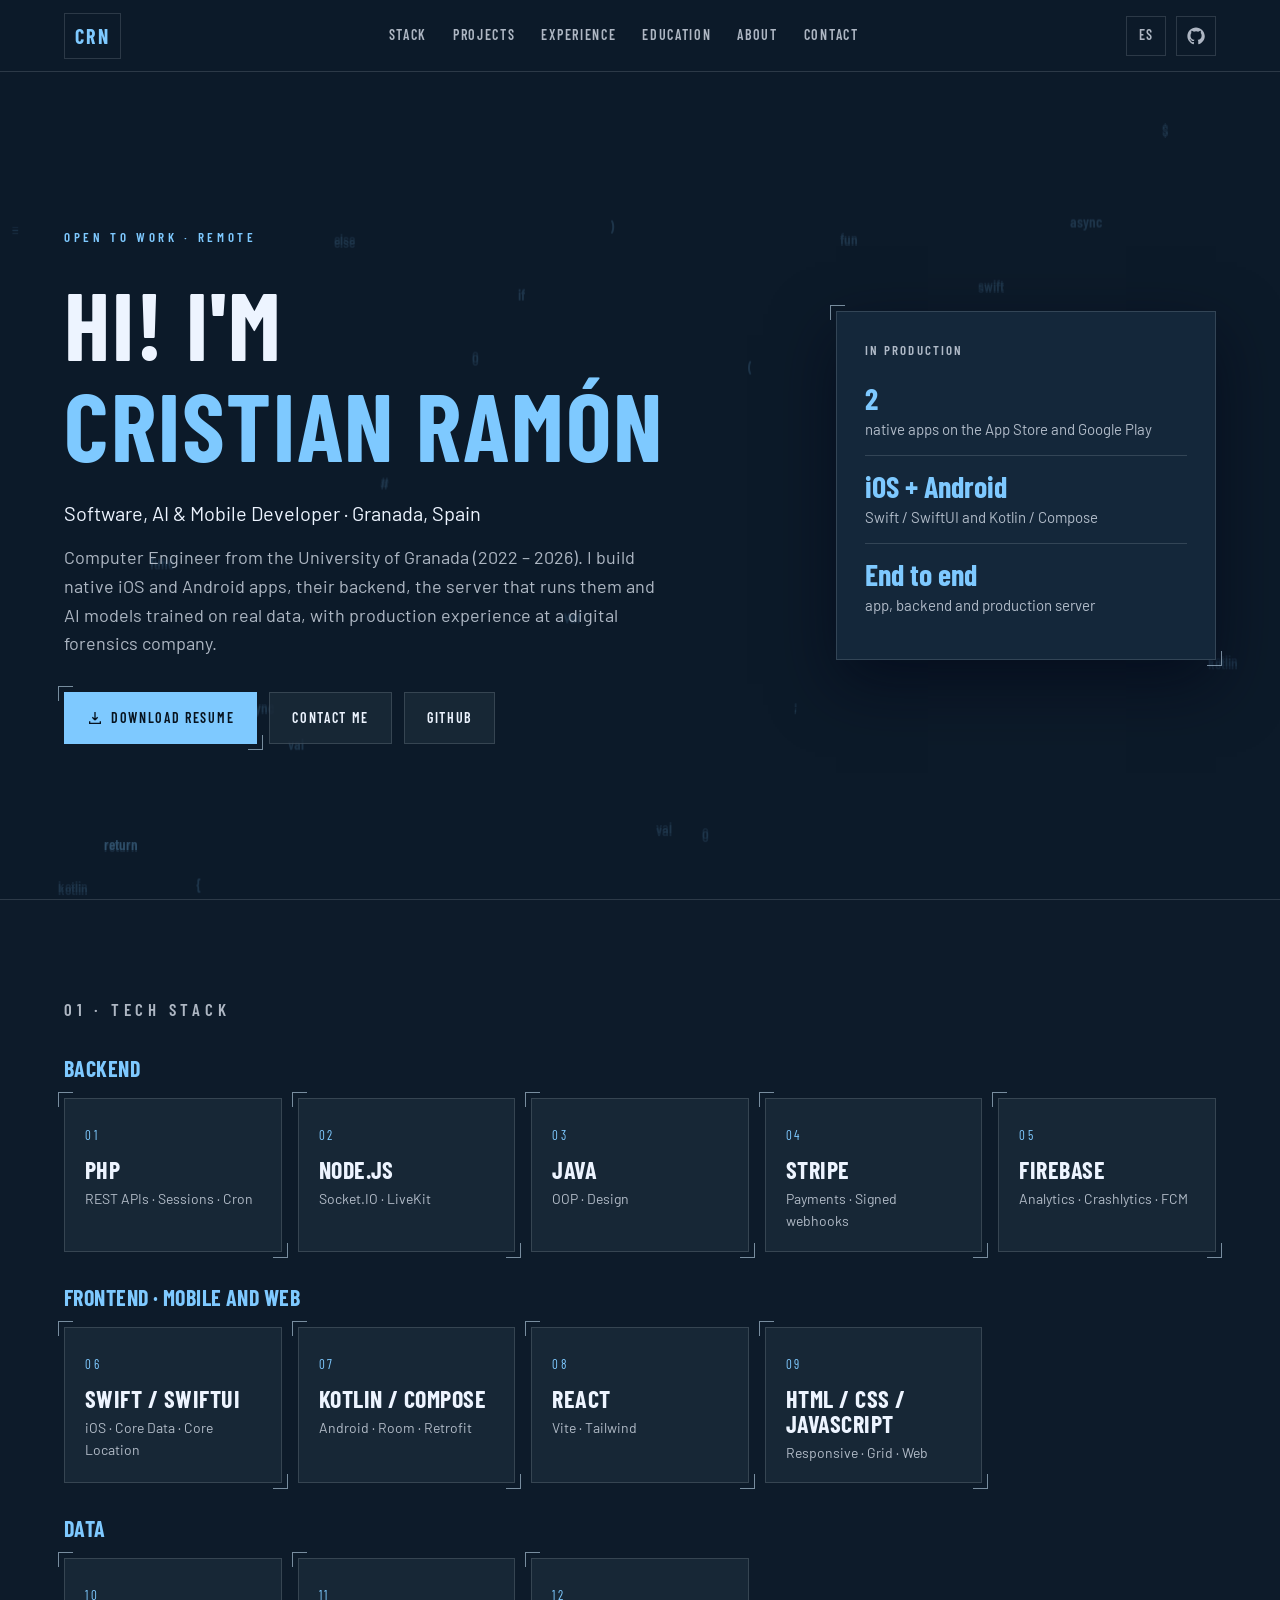
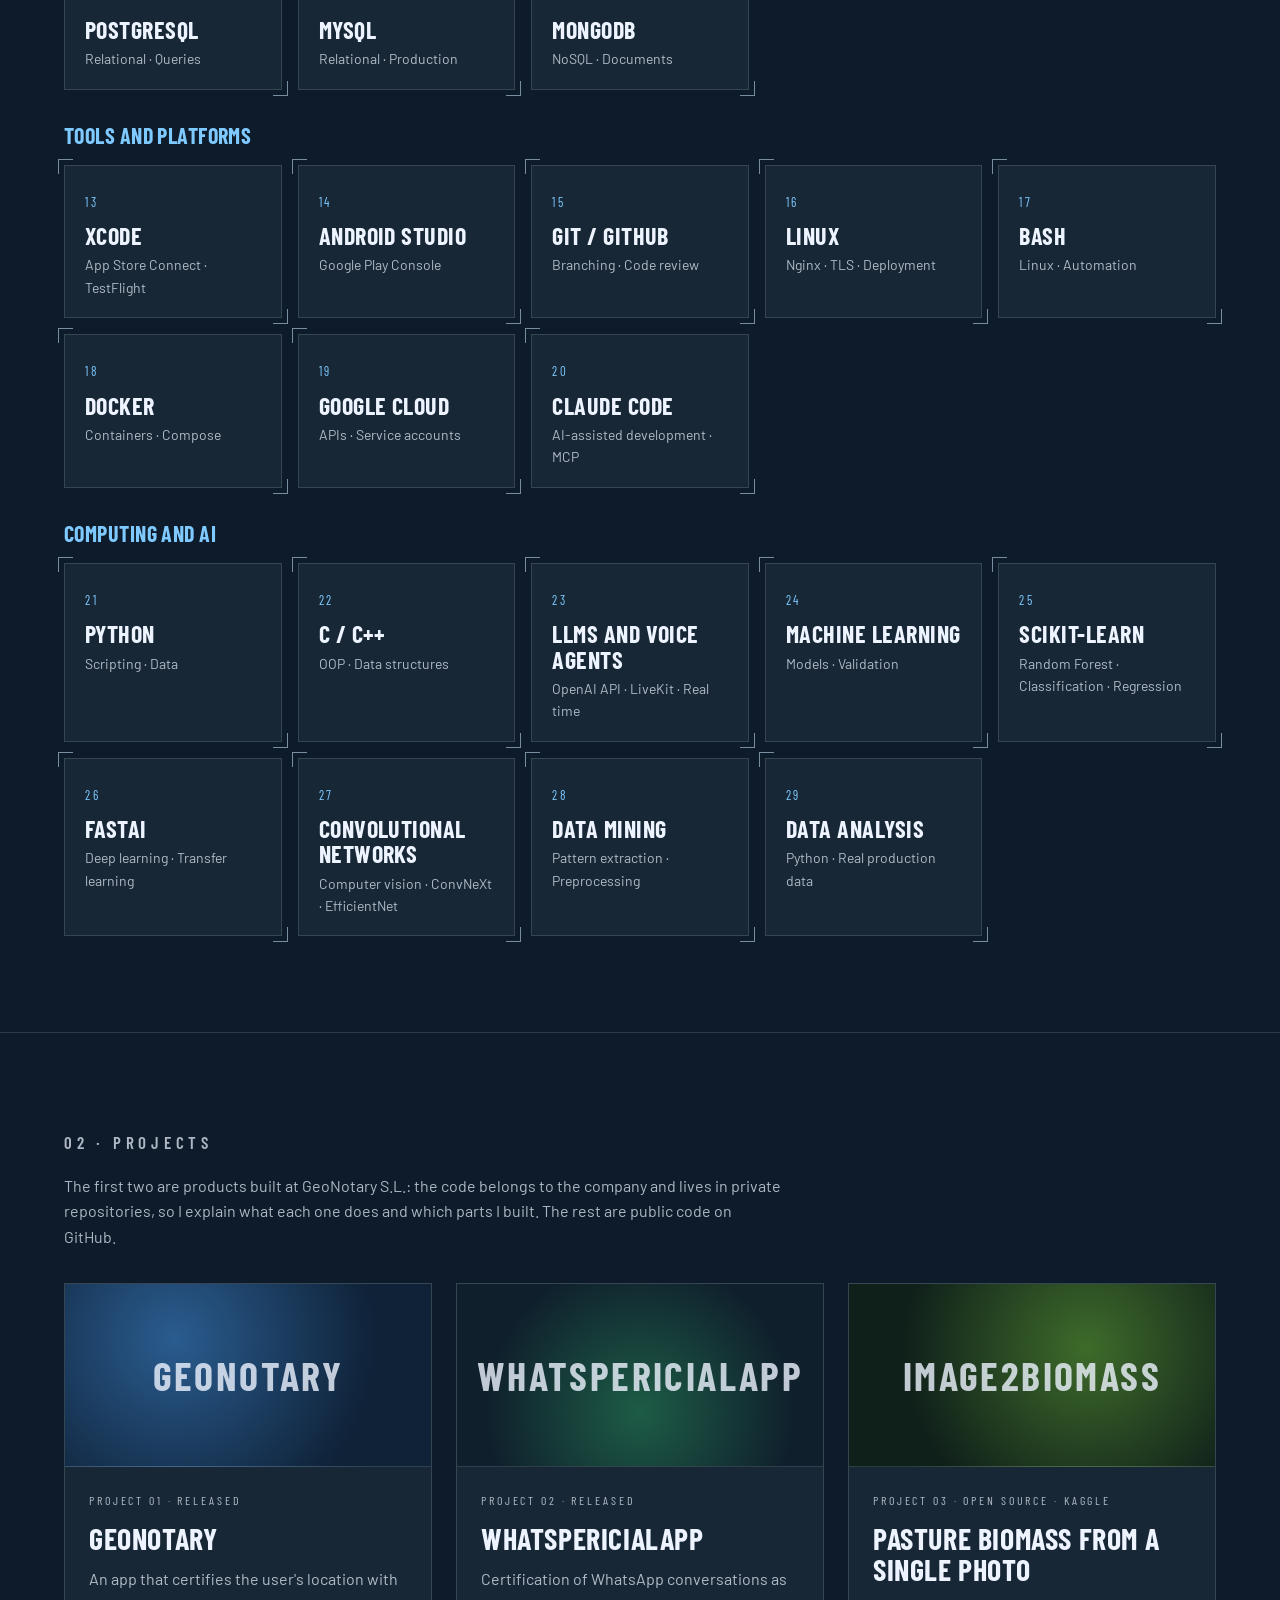
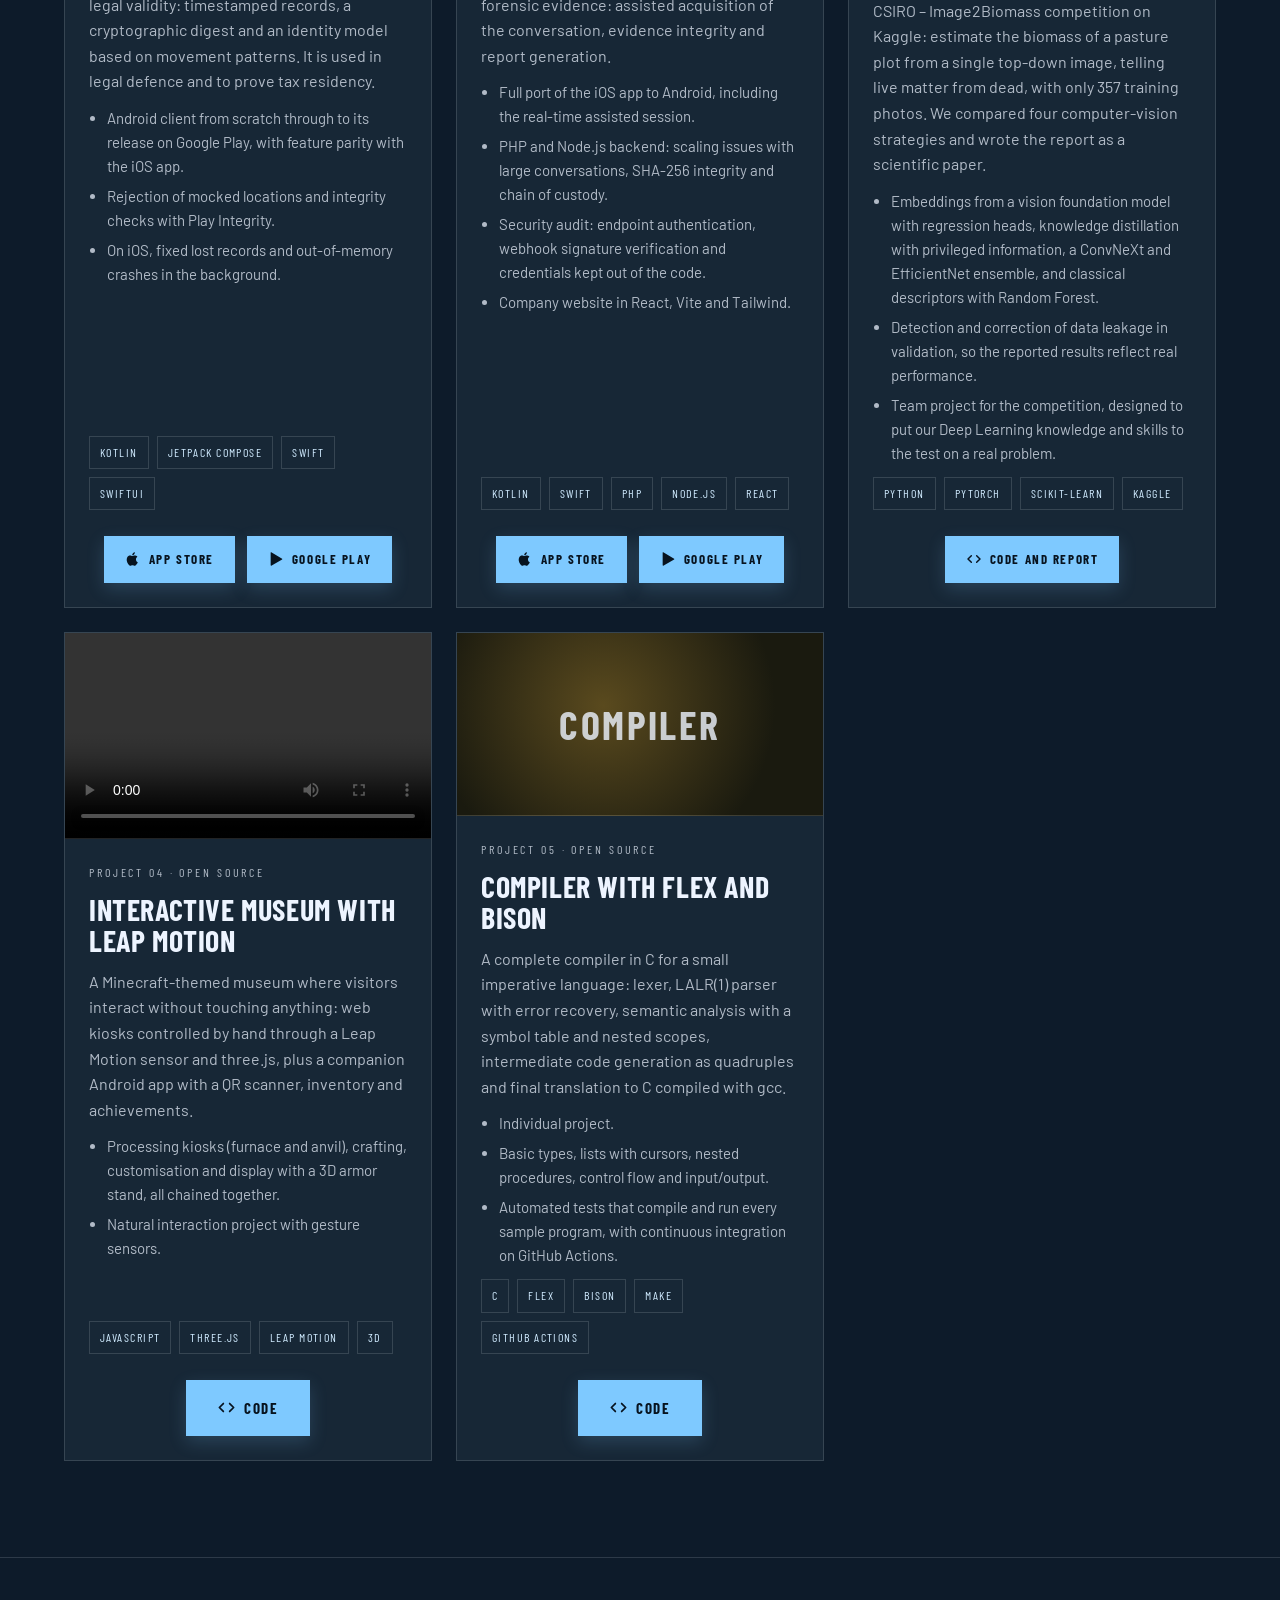
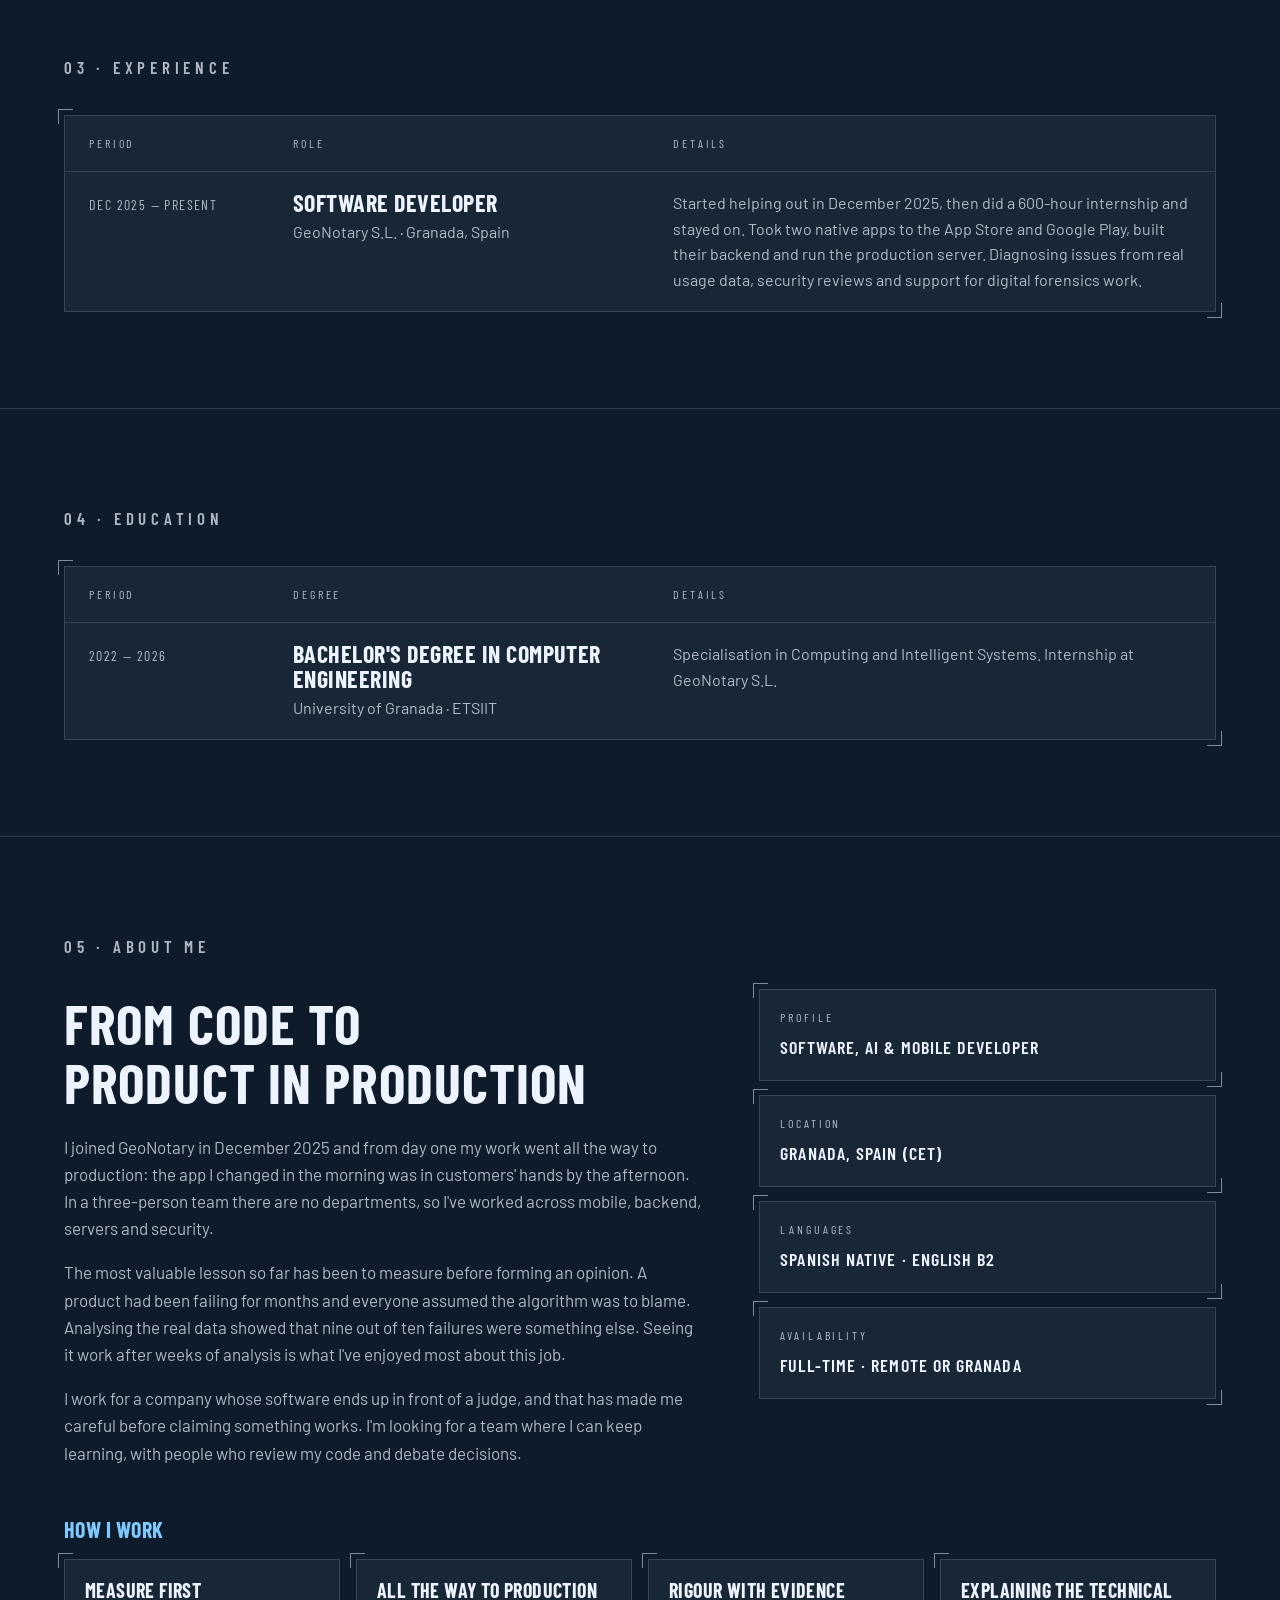
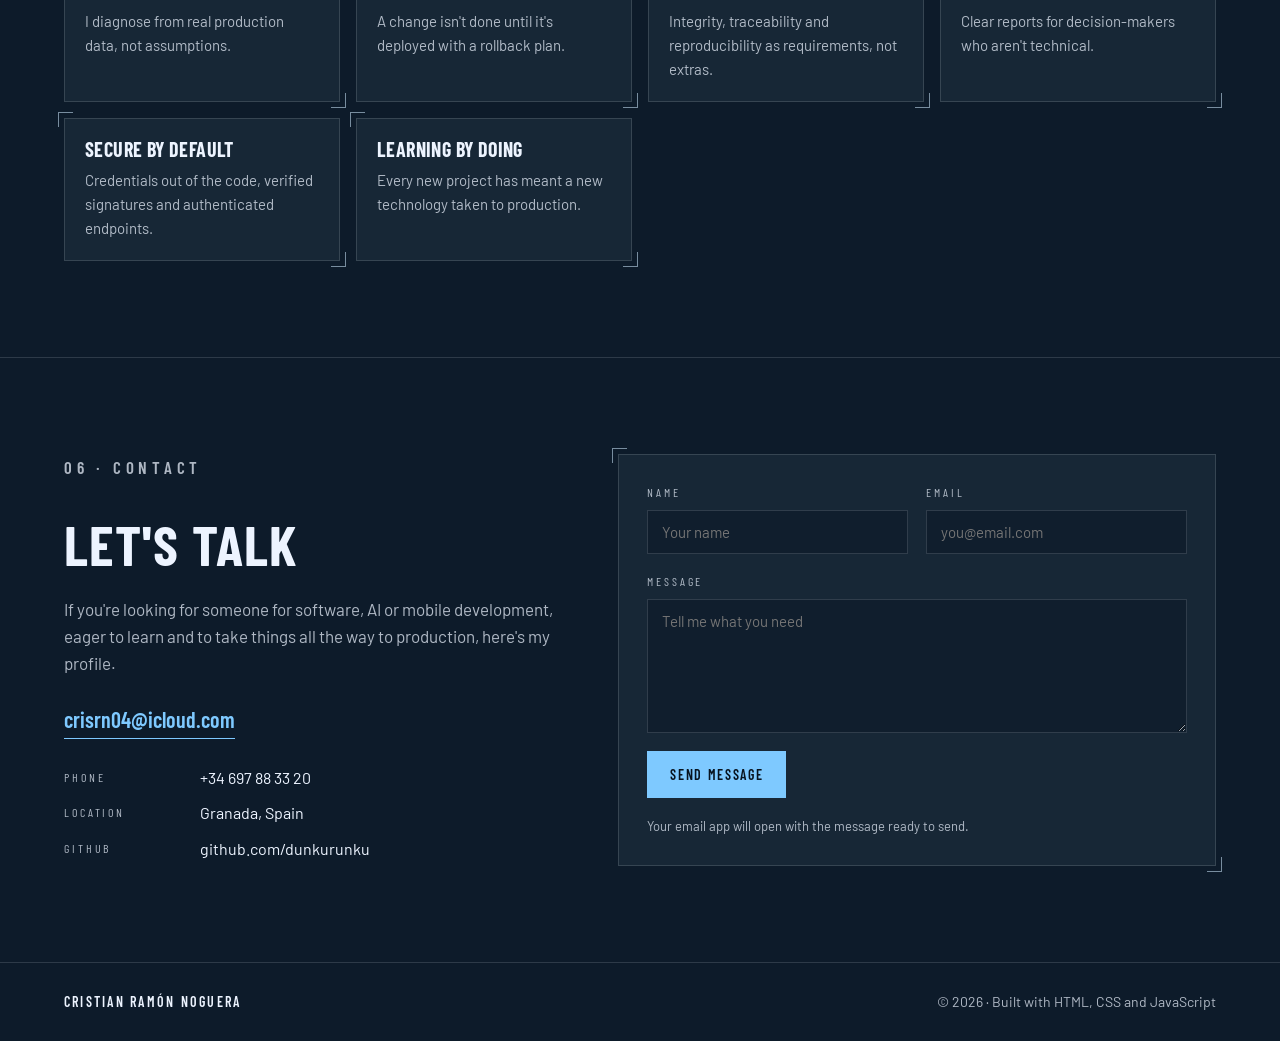
==== commit 207645fa: "El CV se abre en una pestaña nueva" ====
--- a/index.html
+++ b/index.html
@@ -52,7 +52,7 @@
           and AI models trained on real data, with production experience at a digital forensics company.
         </p>
         <div class="hero__actions">
-          <a class="btn btn--primary corner" href="assets/Resume-Cristian-Ramon-Noguera.pdf" download>
+          <a class="btn btn--primary corner" href="assets/Resume-Cristian-Ramon-Noguera.pdf" target="_blank" rel="noopener">
             <svg viewBox="0 0 24 24" width="16" height="16" fill="none" stroke="currentColor" stroke-width="2"><path d="M12 3v12m0 0l-4-4m4 4l4-4M4 17v3h16v-3"/></svg>
             Download resume
           </a>
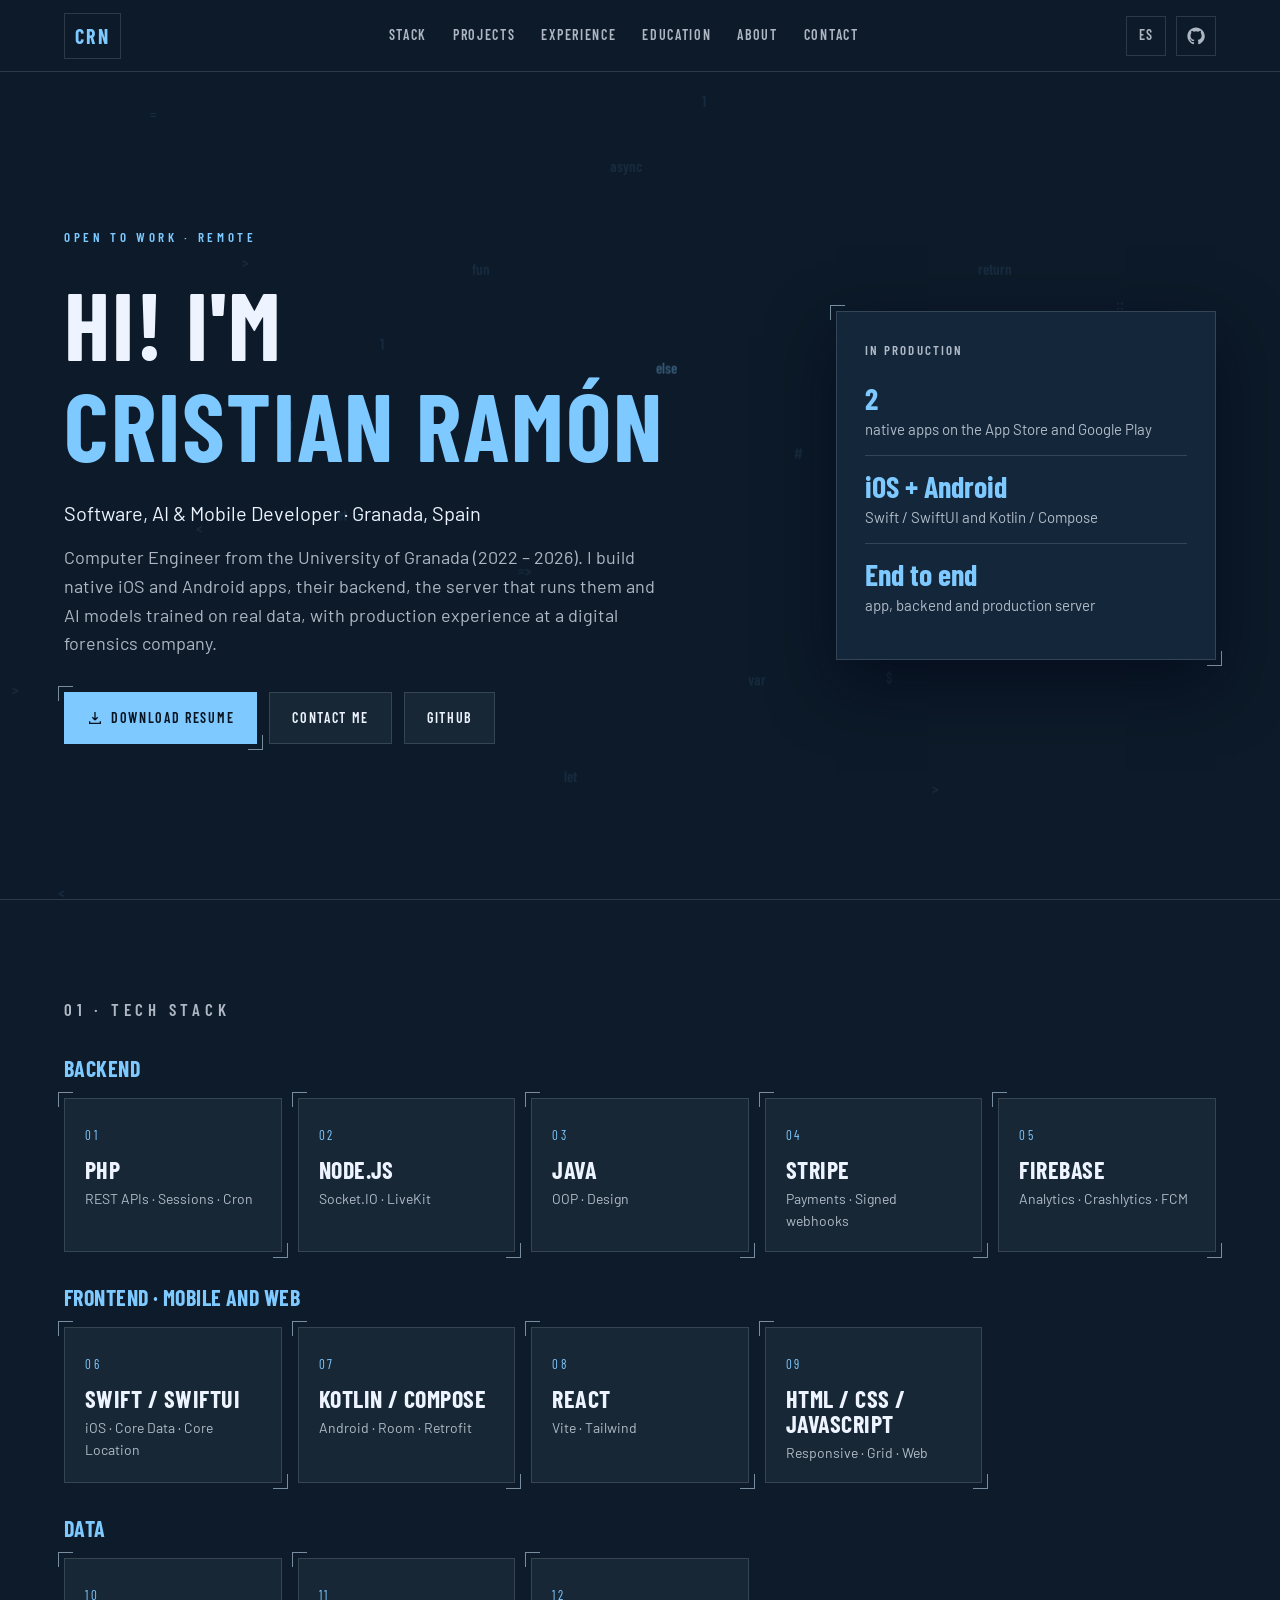
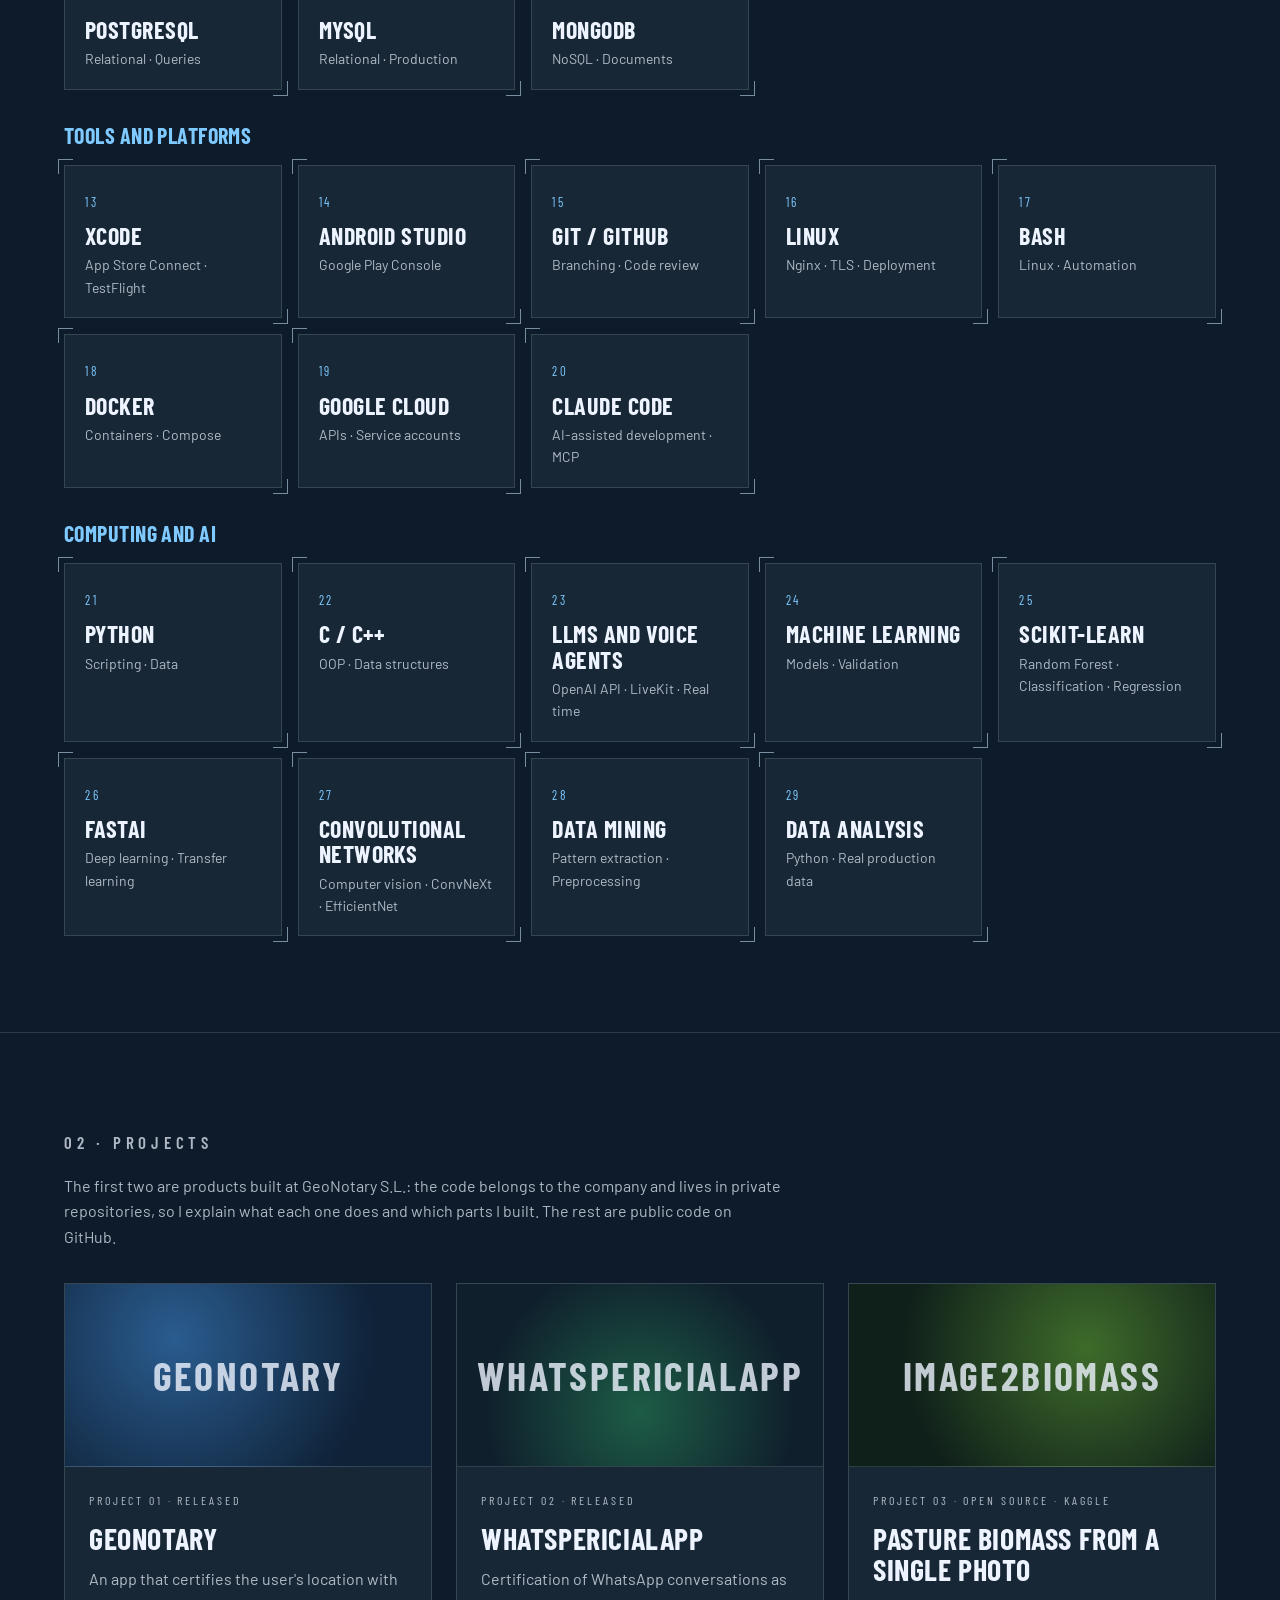
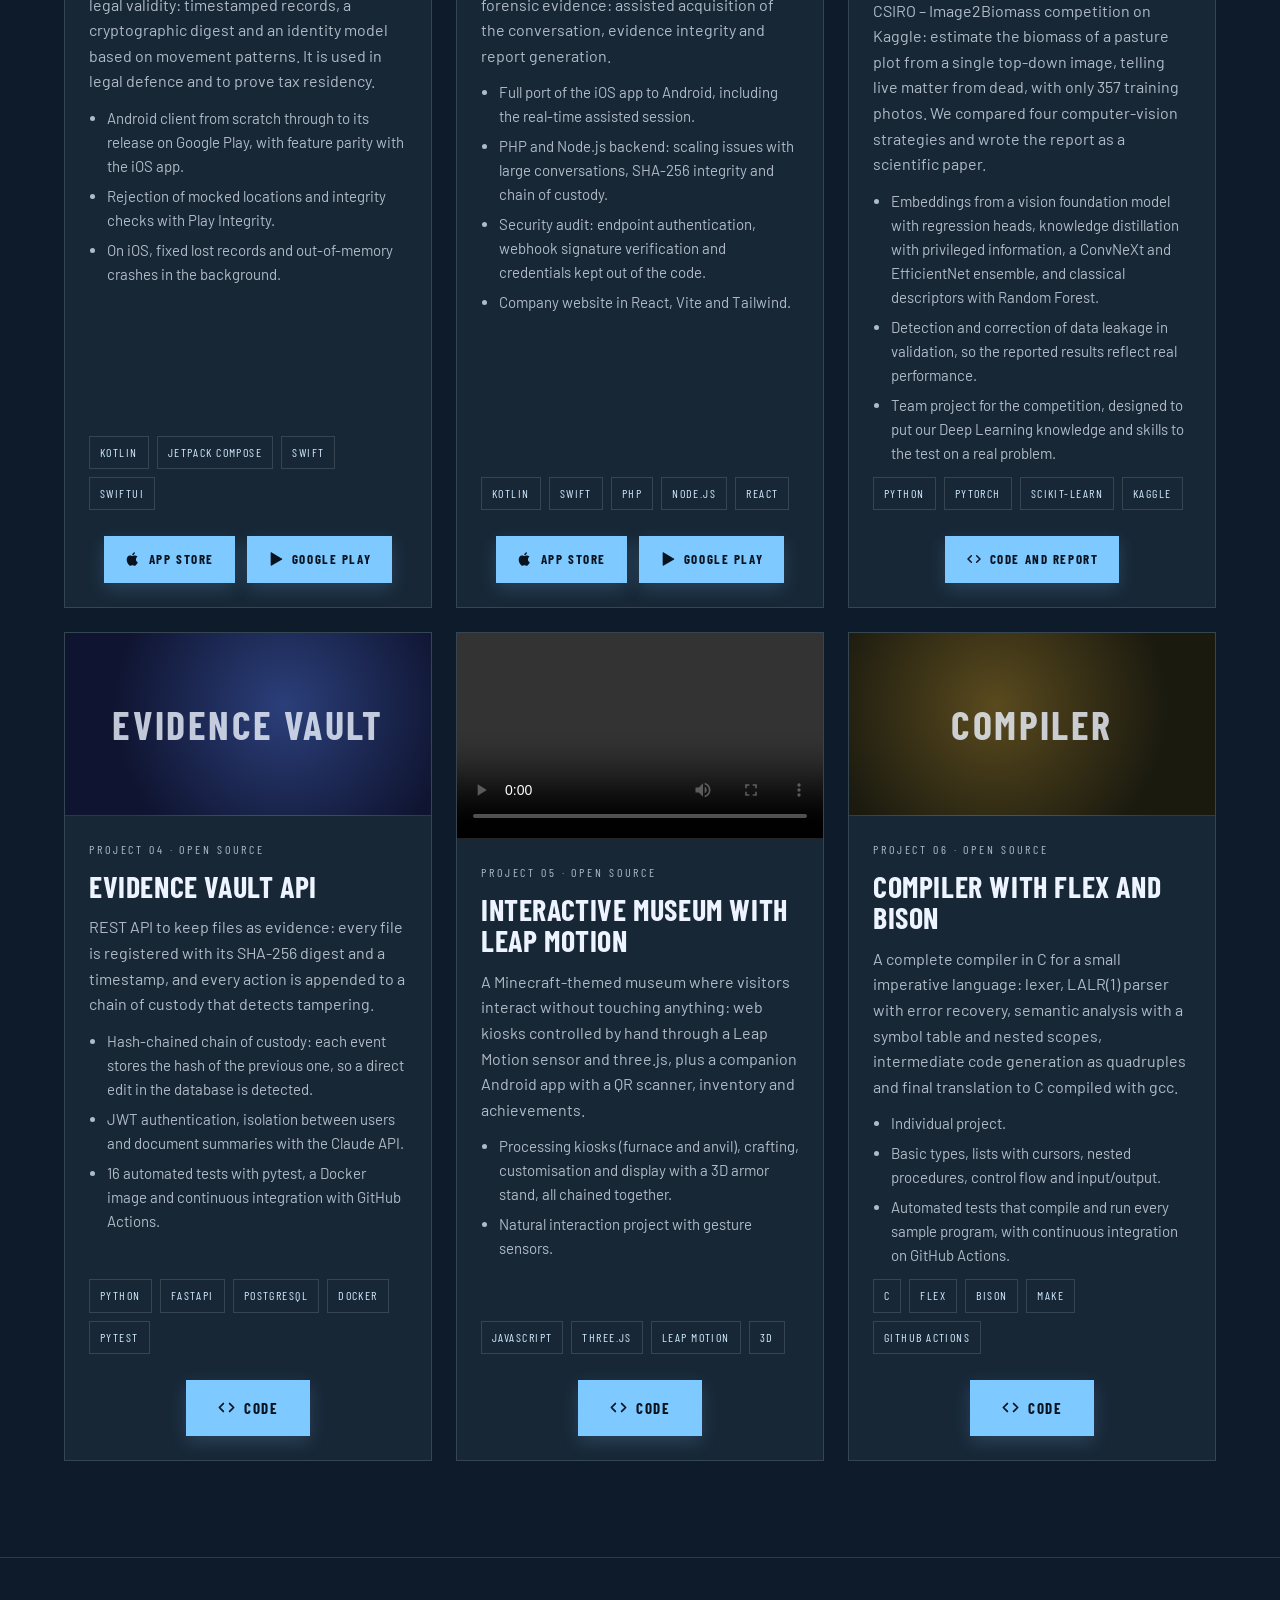
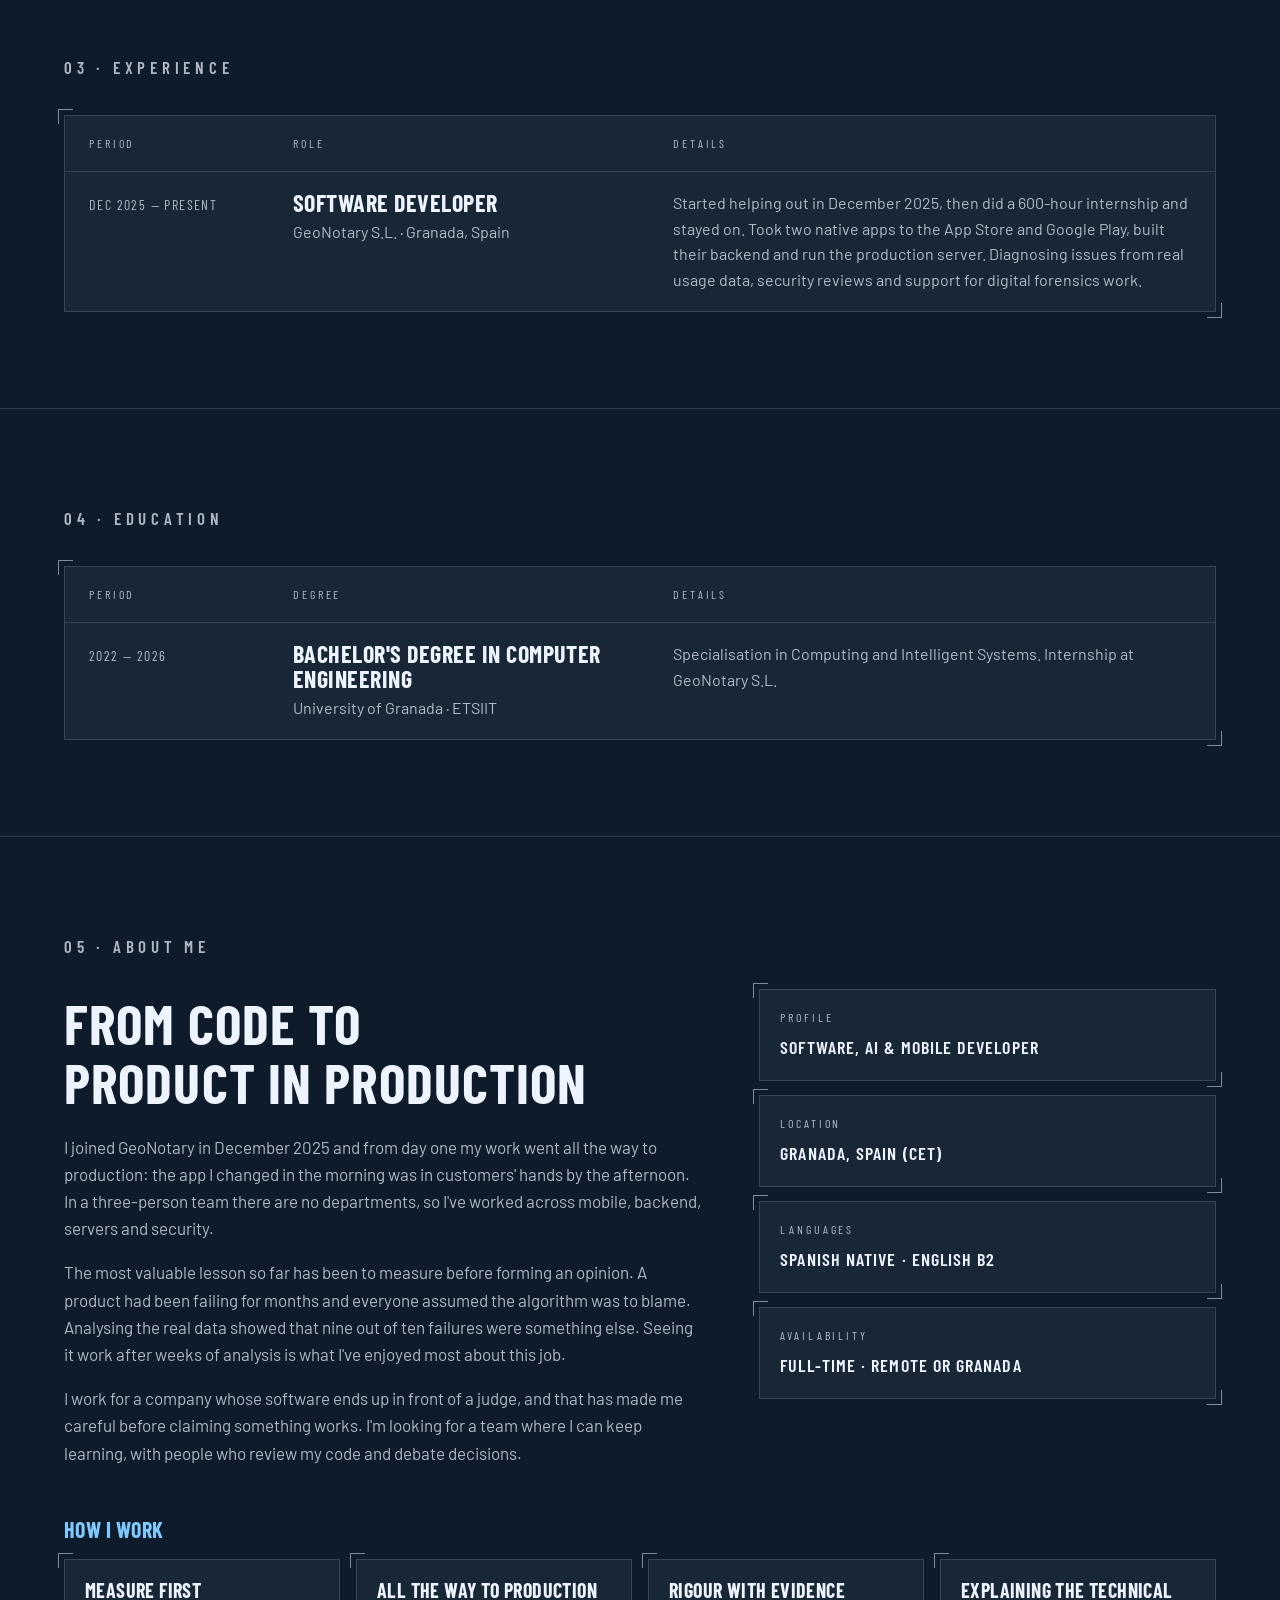
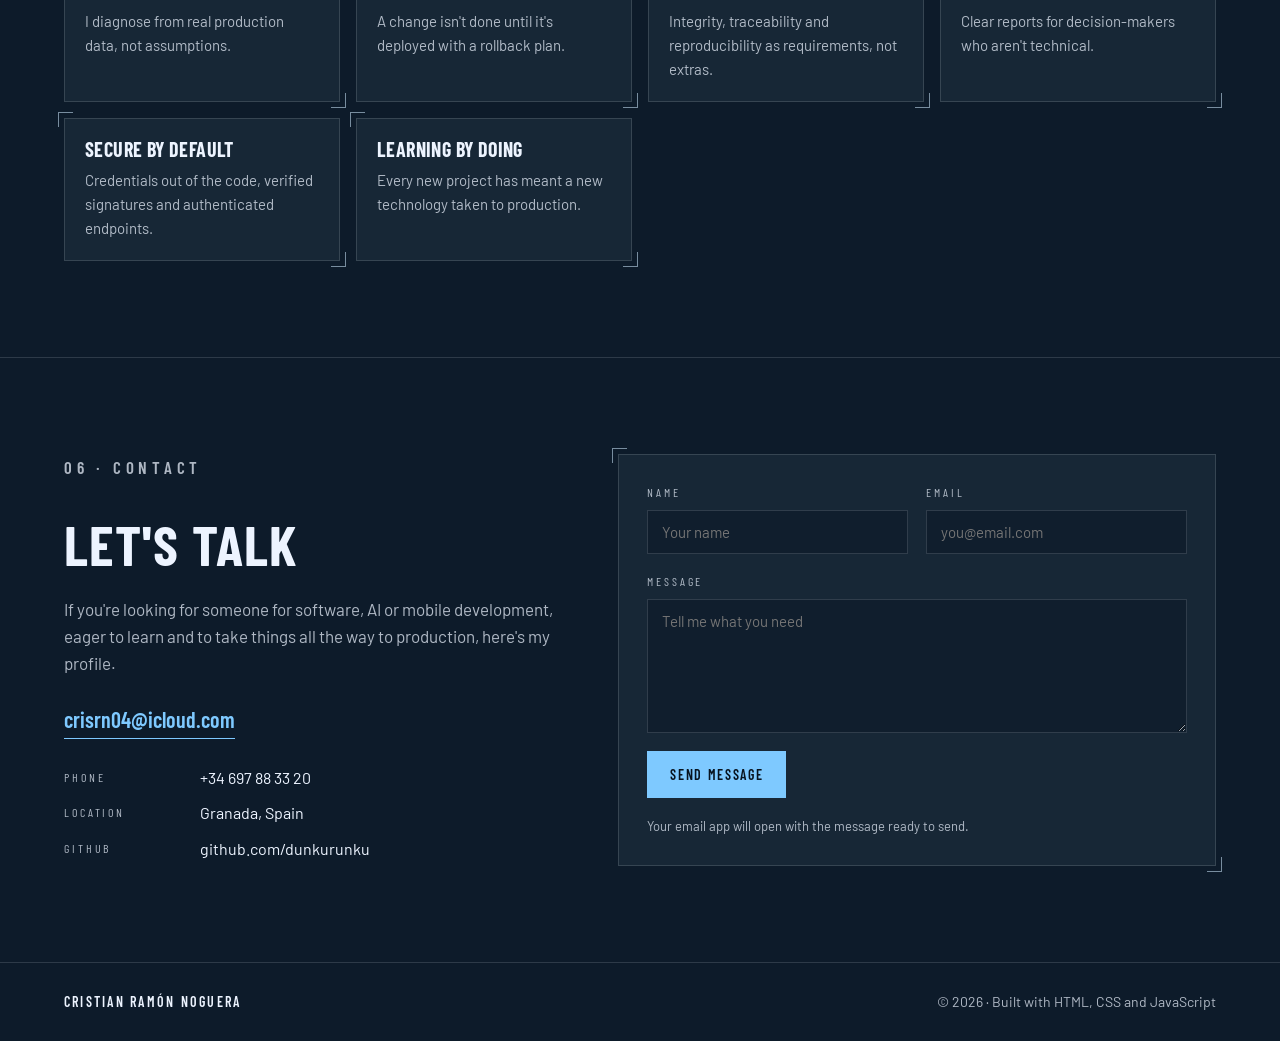
==== commit 4a8e15be: "Proyecto Evidence Vault API y museo como proyecto 5" ====
--- a/index.html
+++ b/index.html
@@ -11,7 +11,7 @@
   <link rel="icon" href="data:image/svg+xml,%3Csvg xmlns='http://www.w3.org/2000/svg' viewBox='0 0 64 64'%3E%3Crect width='64' height='64' fill='%230d1b2a'/%3E%3Ctext x='32' y='42' font-family='Arial' font-weight='700' font-size='28' fill='%237ec9ff' text-anchor='middle'%3ECR%3C/text%3E%3C/svg%3E">
   <link rel="alternate" hreflang="es" href="https://dunkurunku.github.io/es/">
   <link rel="alternate" hreflang="en" href="https://dunkurunku.github.io/">
-  <link rel="stylesheet" href="styles.css?v=10">
+  <link rel="stylesheet" href="styles.css?v=11">
 </head>
 <body>
 
@@ -188,13 +188,30 @@
           </div>
         </article>
         <article class="project corner">
+          <div class="project__media project__media--vault" aria-hidden="true"><span>Evidence Vault</span></div>
+          <div class="project__body">
+            <p class="project__label">Project 04 · open source</p>
+            <h3>Evidence Vault API</h3>
+            <p>REST API to keep files as evidence: every file is registered with its SHA-256 digest and a timestamp, and every action is appended to a chain of custody that detects tampering.</p>
+            <ul class="project__mine">
+              <li>Hash-chained chain of custody: each event stores the hash of the previous one, so a direct edit in the database is detected.</li>
+              <li>JWT authentication, isolation between users and document summaries with the Claude API.</li>
+              <li>16 automated tests with pytest, a Docker image and continuous integration with GitHub Actions.</li>
+            </ul>
+            <div class="tags"><span>Python</span><span>FastAPI</span><span>PostgreSQL</span><span>Docker</span><span>pytest</span></div>
+            <div class="project__links">
+              <a class="btn btn--small btn--big" href="https://github.com/dunkurunku/evidence-vault-api" target="_blank" rel="noopener"><svg viewBox="0 0 24 24" width="16" height="16" fill="none" stroke="currentColor" stroke-width="2.2" stroke-linecap="round" stroke-linejoin="round" aria-hidden="true"><path d="M8 7l-5 5 5 5M16 7l5 5-5 5"/></svg>Code</a>
+            </div>
+          </div>
+        </article>
+        <article class="project corner">
           <div class="project__media project__media--video" aria-hidden="true">
             <video controls preload="metadata" playsinline poster="">
               <source src="assets/museo-demo.mp4" type="video/mp4">
             </video>
           </div>
           <div class="project__body">
-            <p class="project__label">Project 04 · open source</p>
+            <p class="project__label">Project 05 · open source</p>
             <h3>Interactive museum with Leap Motion</h3>
             <p>A Minecraft-themed museum where visitors interact without touching anything: web kiosks controlled by hand through a Leap Motion sensor and three.js, plus a companion Android app with a QR scanner, inventory and achievements.</p>
             <ul class="project__mine">
@@ -210,7 +227,7 @@
         <article class="project corner">
           <div class="project__media project__media--comp" aria-hidden="true"><span>Compiler</span></div>
           <div class="project__body">
-            <p class="project__label">Project 05 · open source</p>
+            <p class="project__label">Project 06 · open source</p>
             <h3>Compiler with Flex and Bison</h3>
             <p>A complete compiler in C for a small imperative language: lexer, LALR(1) parser with error recovery, semantic analysis with a symbol table and nested scopes, intermediate code generation as quadruples and final translation to C compiled with gcc.</p>
             <ul class="project__mine">
--- a/styles.css
+++ b/styles.css
@@ -98,6 +98,7 @@
 .project__media--img img { width: 100%; height: 100%; object-fit: cover; object-position: center; display: block; opacity: .92; }
 .project__media--bio { background: radial-gradient(circle at 65% 35%, #3e6b2a, #0f1f1a 70%); }
 .project__media--comp { background: radial-gradient(circle at 40% 40%, #5a4a1e, #1a1a0f 70%); }
+.project__media--vault { background: radial-gradient(circle at 60% 40%, #2b3f7a, #0f1430 70%); }
 .project__body { padding: 24px; display: flex; flex-direction: column; gap: 12px; flex: 1; min-width: 0; }
 .project__label { font-family: var(--font-heading); text-transform: uppercase; letter-spacing: .24em; font-size: 12px; color: var(--accent); margin: 0; }
 .project h3 { font-size: 30px; }
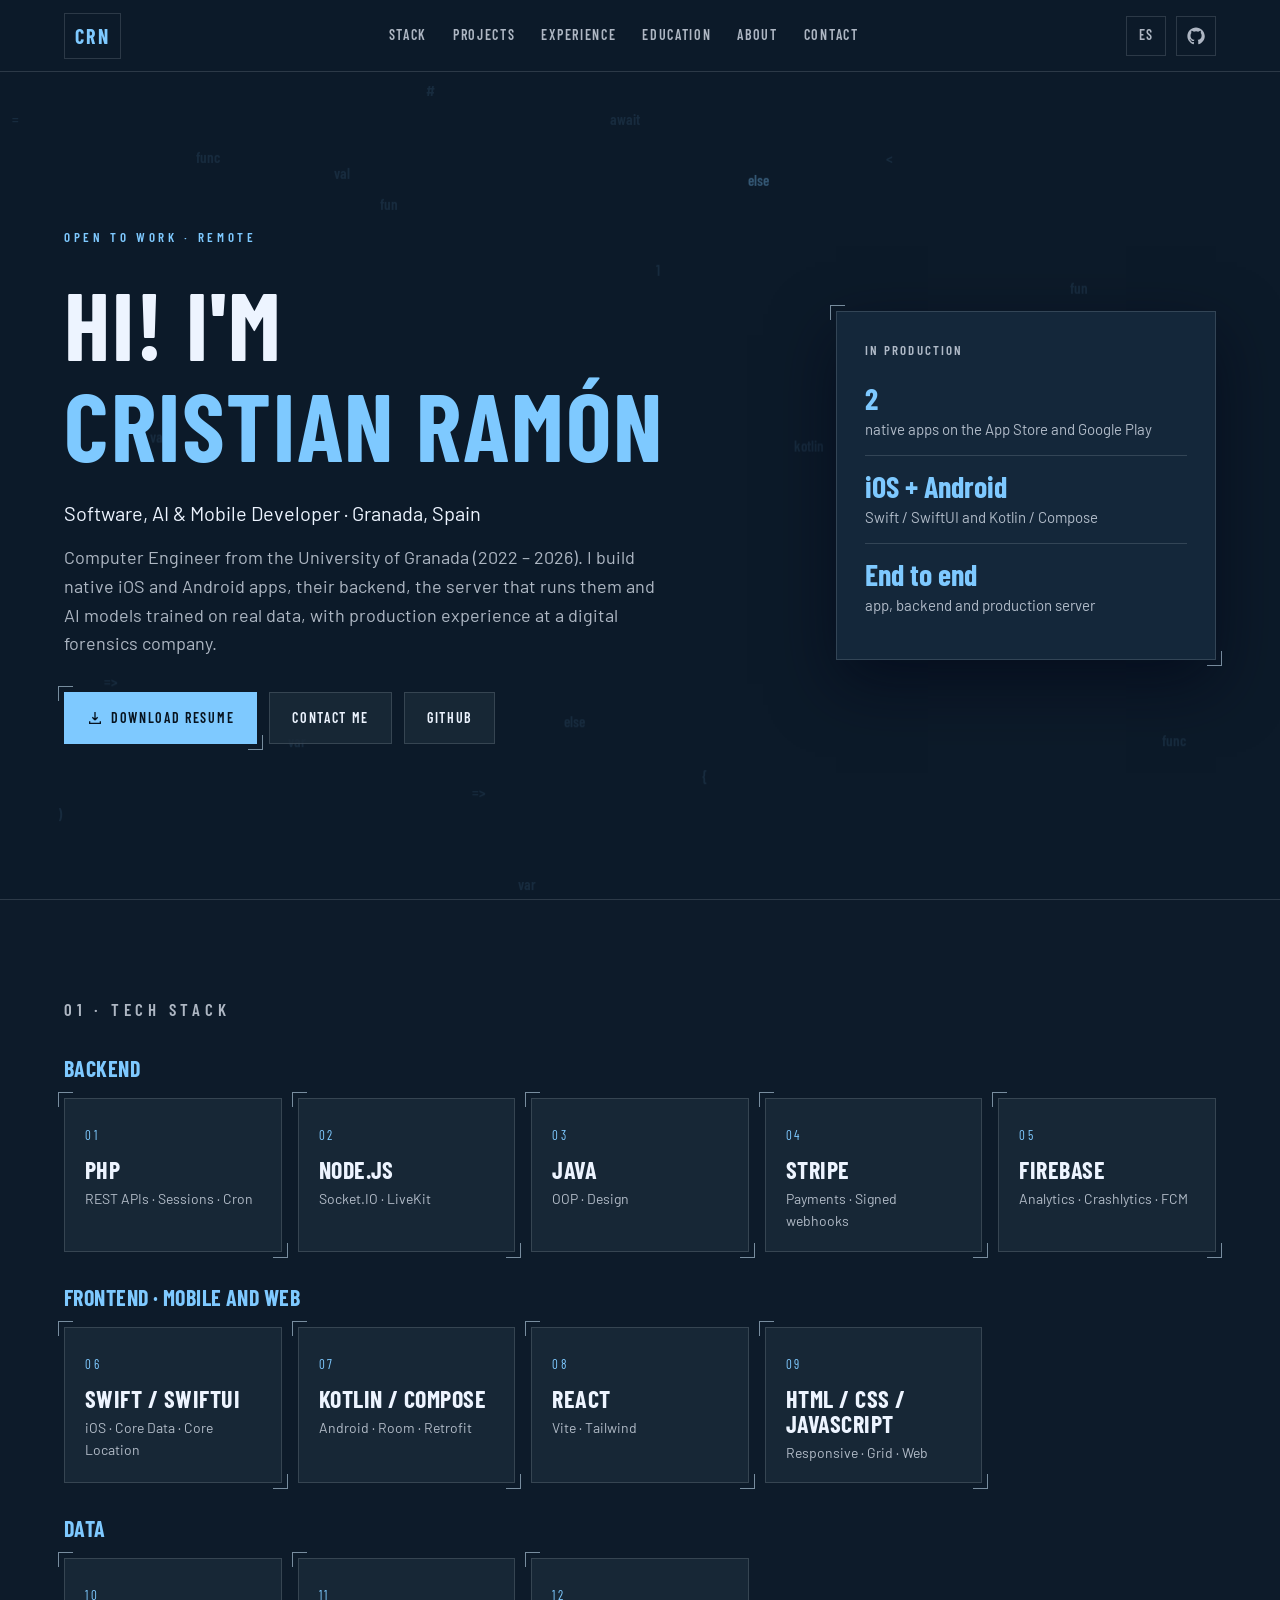
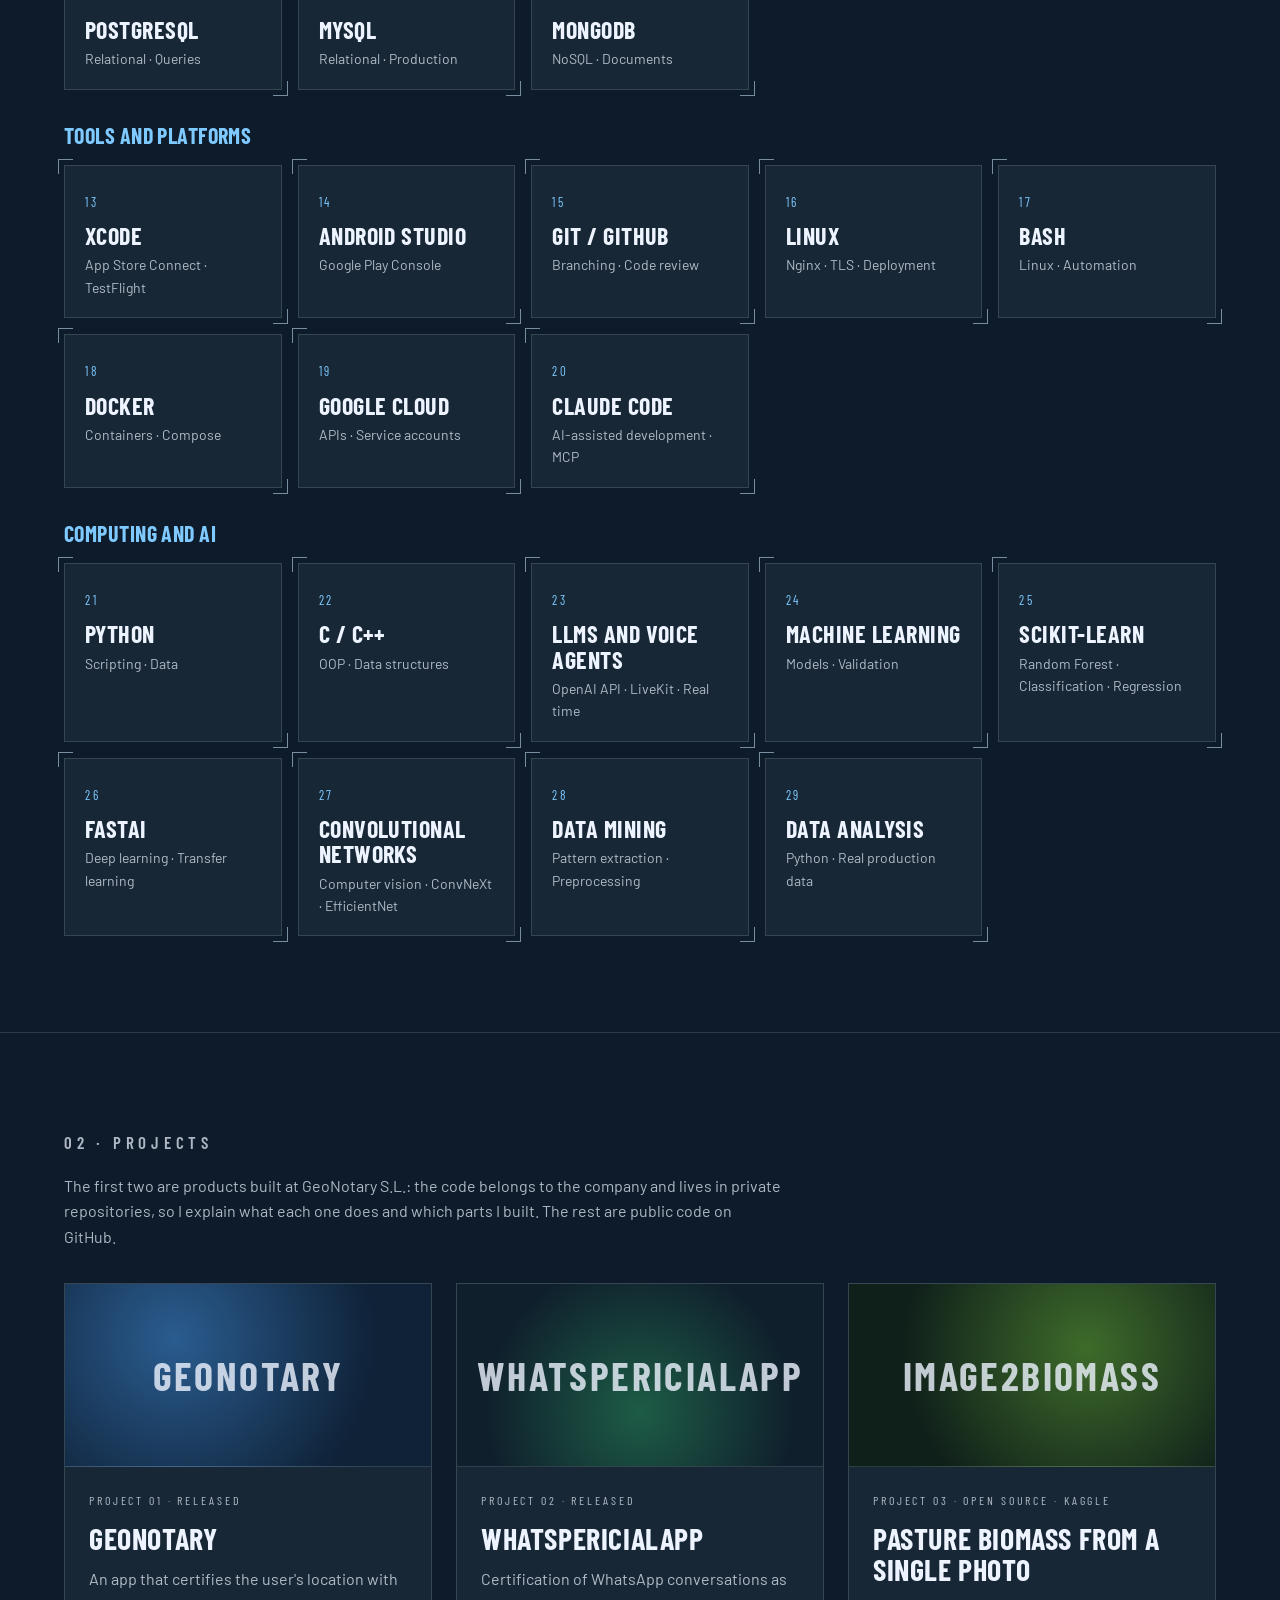
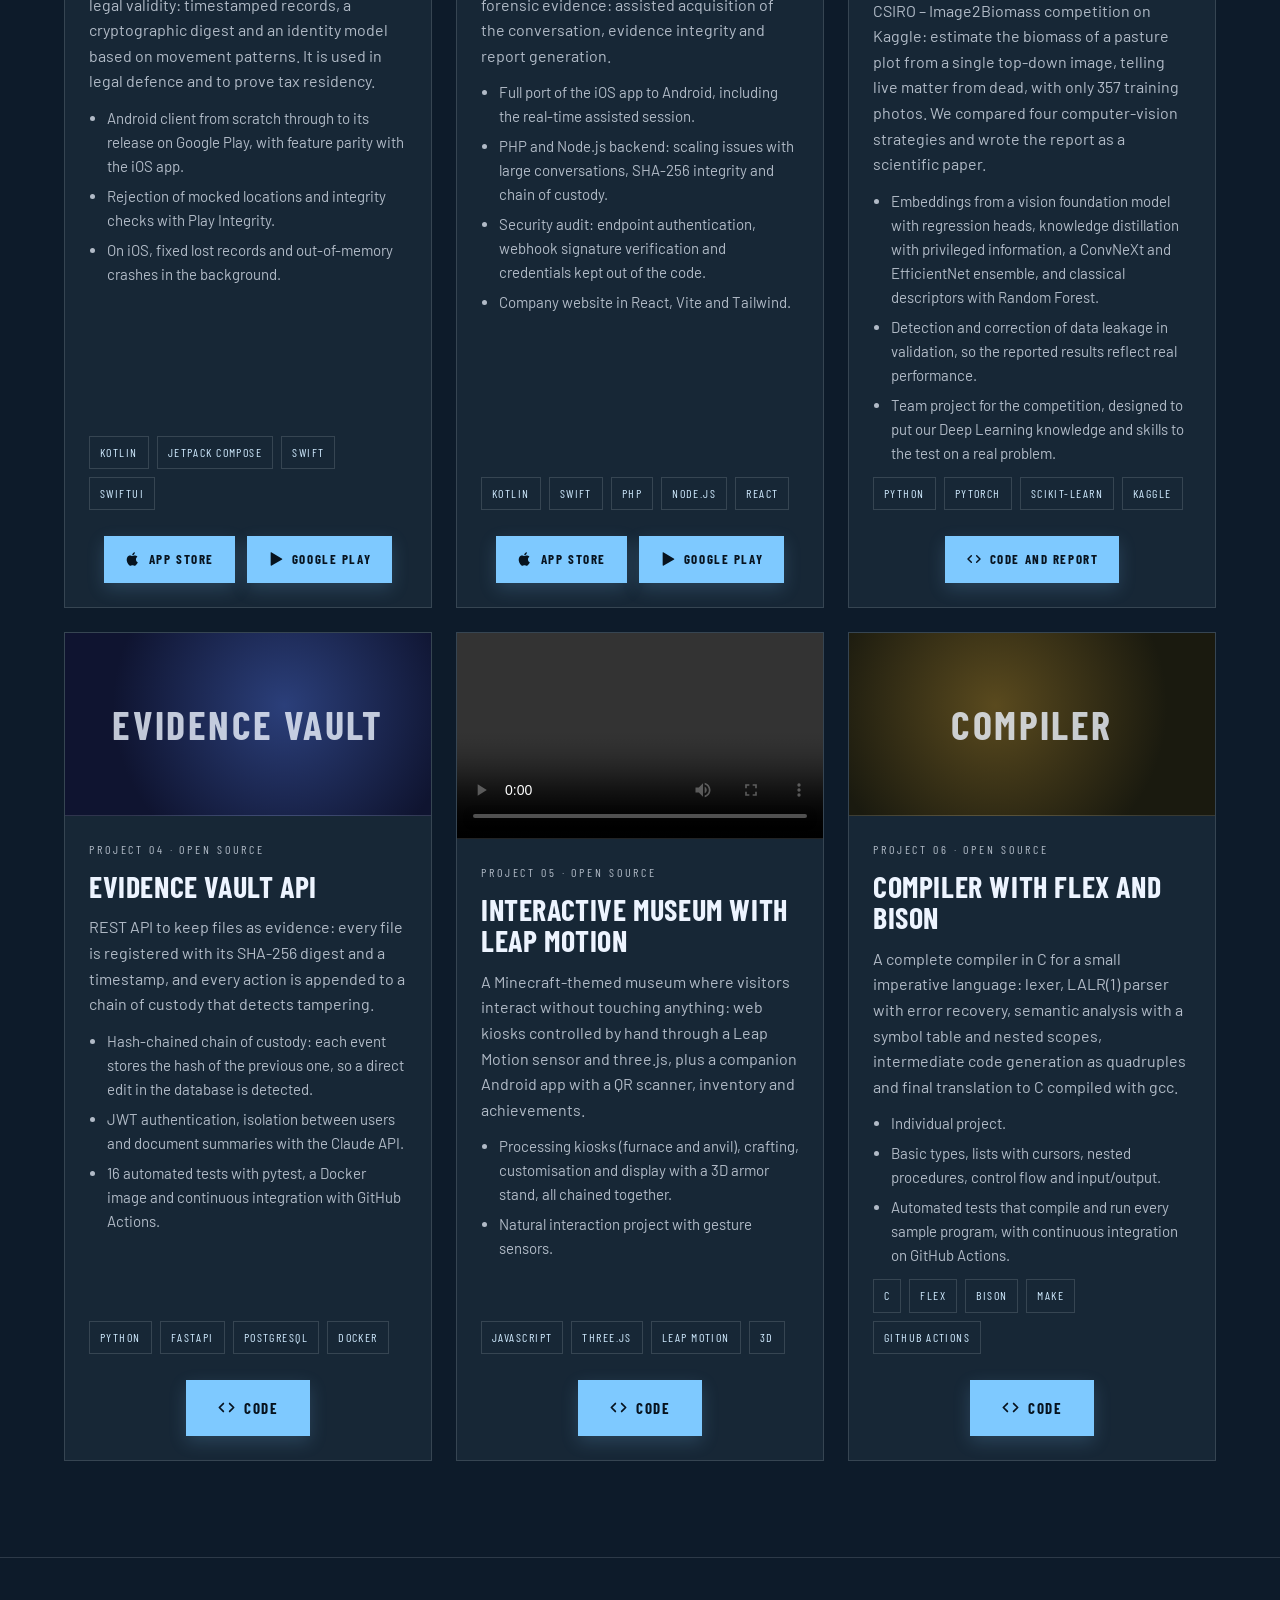
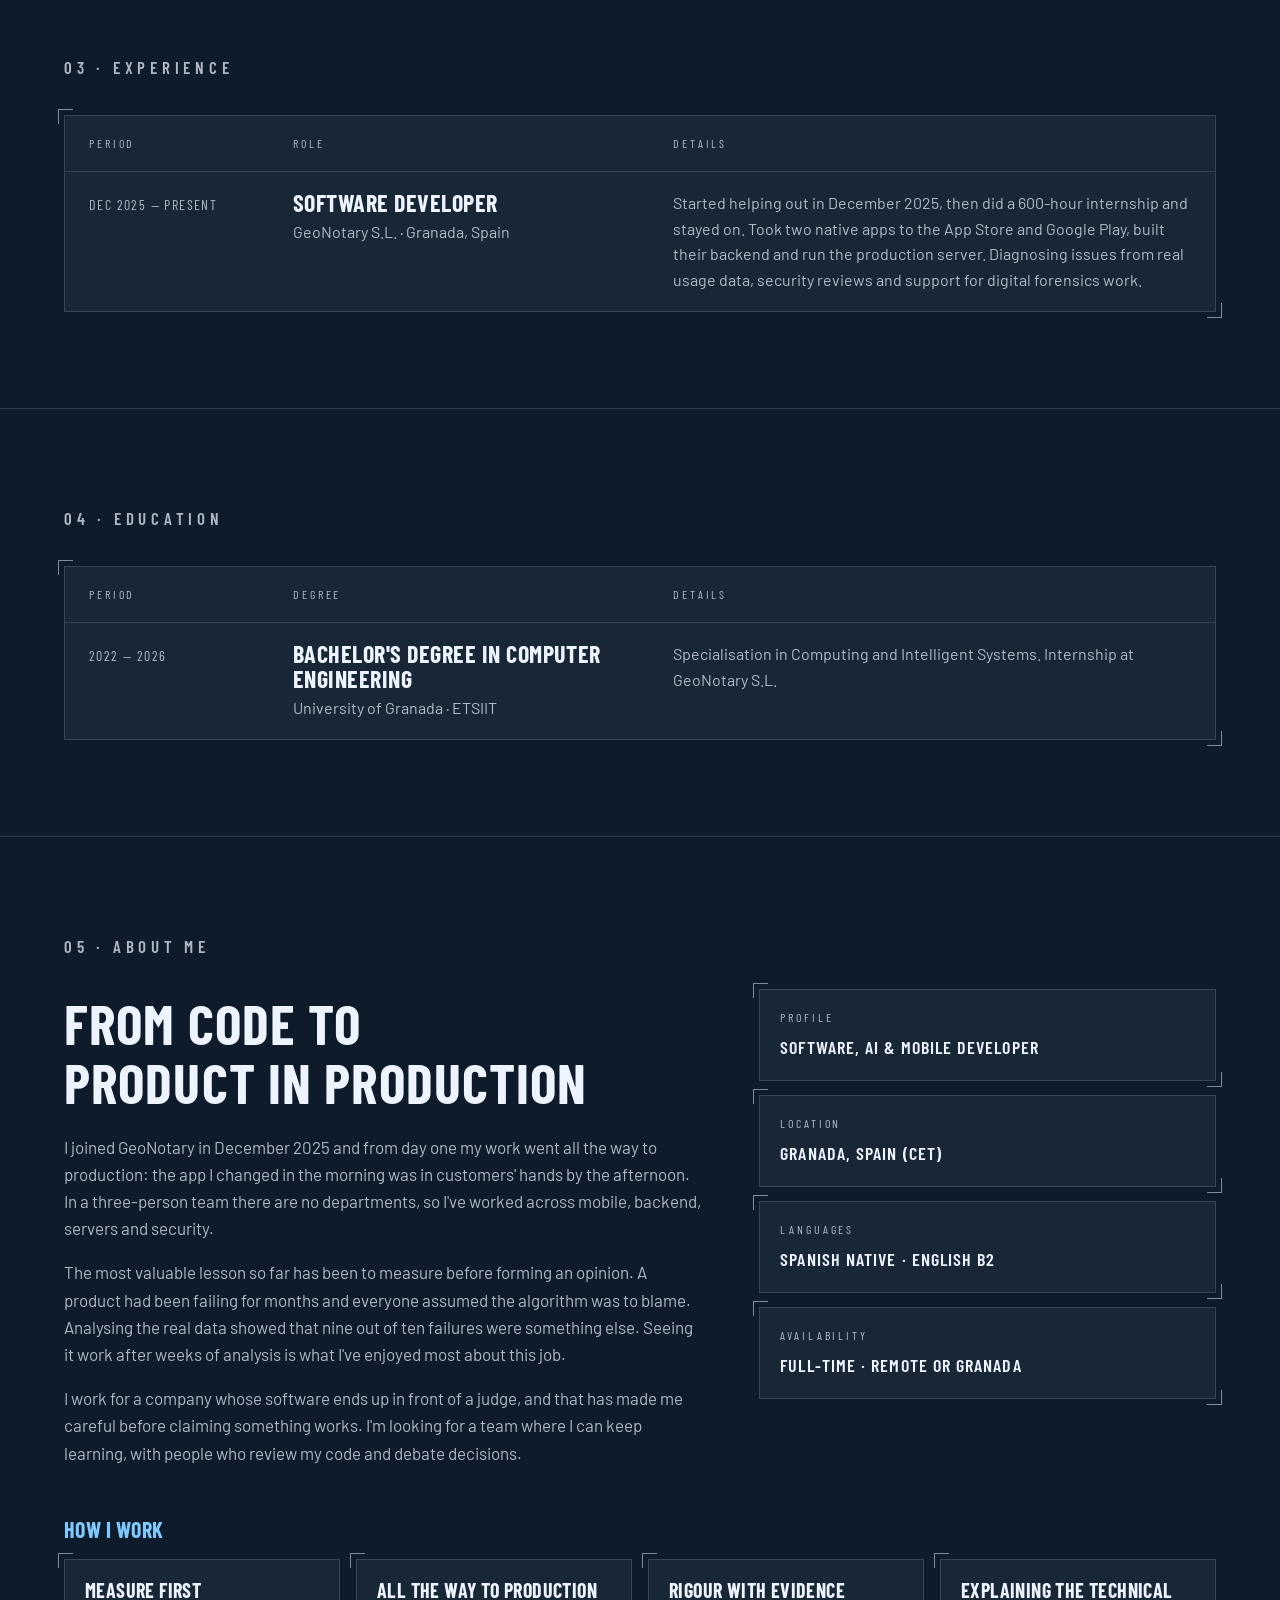
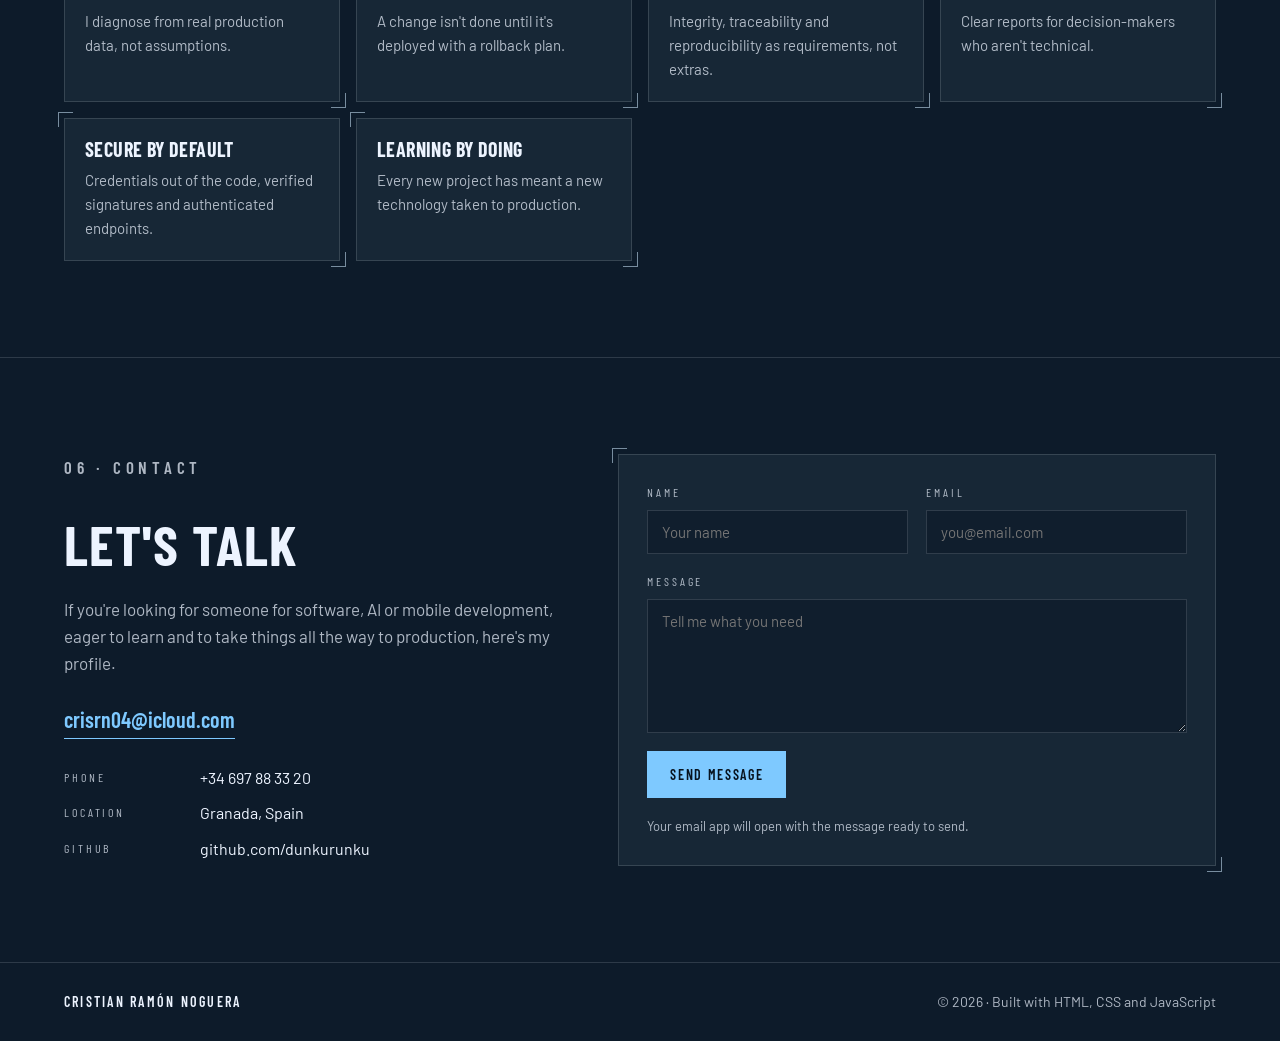
==== commit af77e1f4: "Quita la etiqueta pytest de Evidence Vault" ====
--- a/index.html
+++ b/index.html
@@ -198,7 +198,7 @@
               <li>JWT authentication, isolation between users and document summaries with the Claude API.</li>
               <li>16 automated tests with pytest, a Docker image and continuous integration with GitHub Actions.</li>
             </ul>
-            <div class="tags"><span>Python</span><span>FastAPI</span><span>PostgreSQL</span><span>Docker</span><span>pytest</span></div>
+            <div class="tags"><span>Python</span><span>FastAPI</span><span>PostgreSQL</span><span>Docker</span></div>
             <div class="project__links">
               <a class="btn btn--small btn--big" href="https://github.com/dunkurunku/evidence-vault-api" target="_blank" rel="noopener"><svg viewBox="0 0 24 24" width="16" height="16" fill="none" stroke="currentColor" stroke-width="2.2" stroke-linecap="round" stroke-linejoin="round" aria-hidden="true"><path d="M8 7l-5 5 5 5M16 7l5 5-5 5"/></svg>Code</a>
             </div>
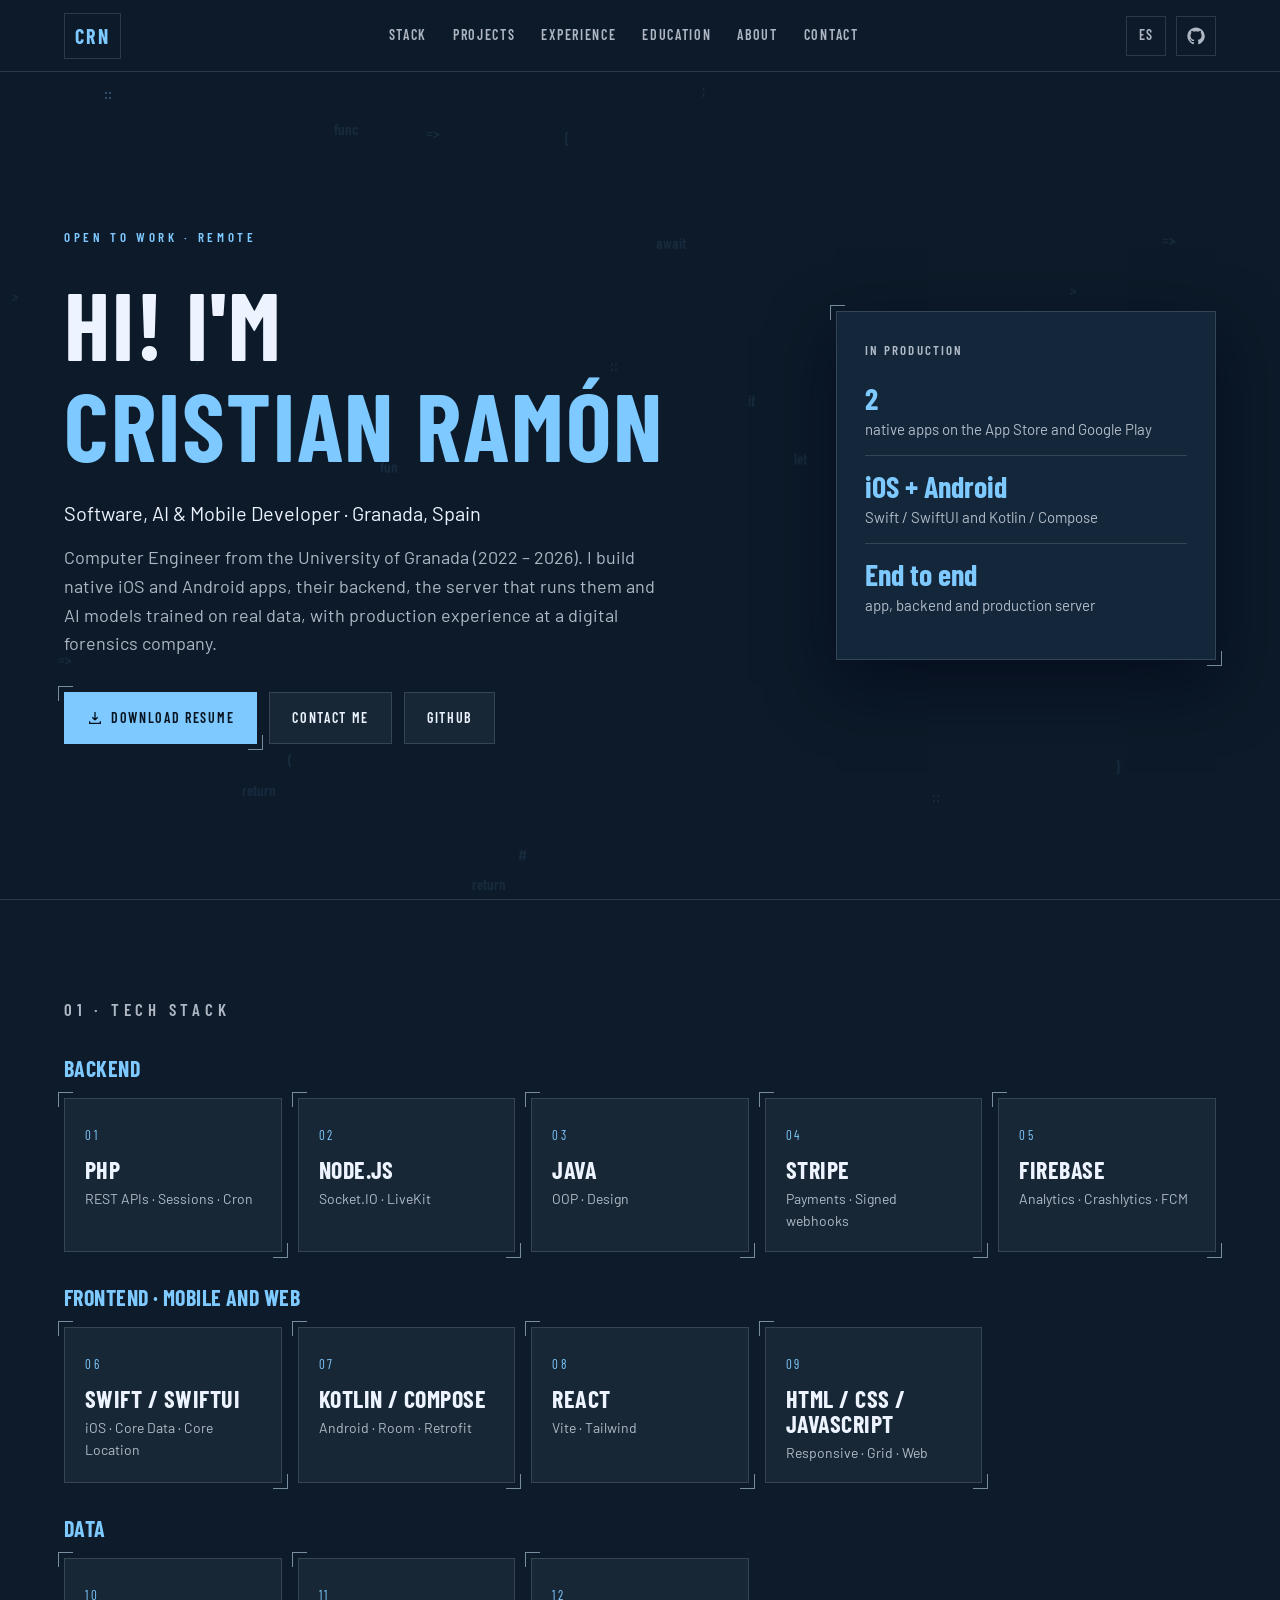
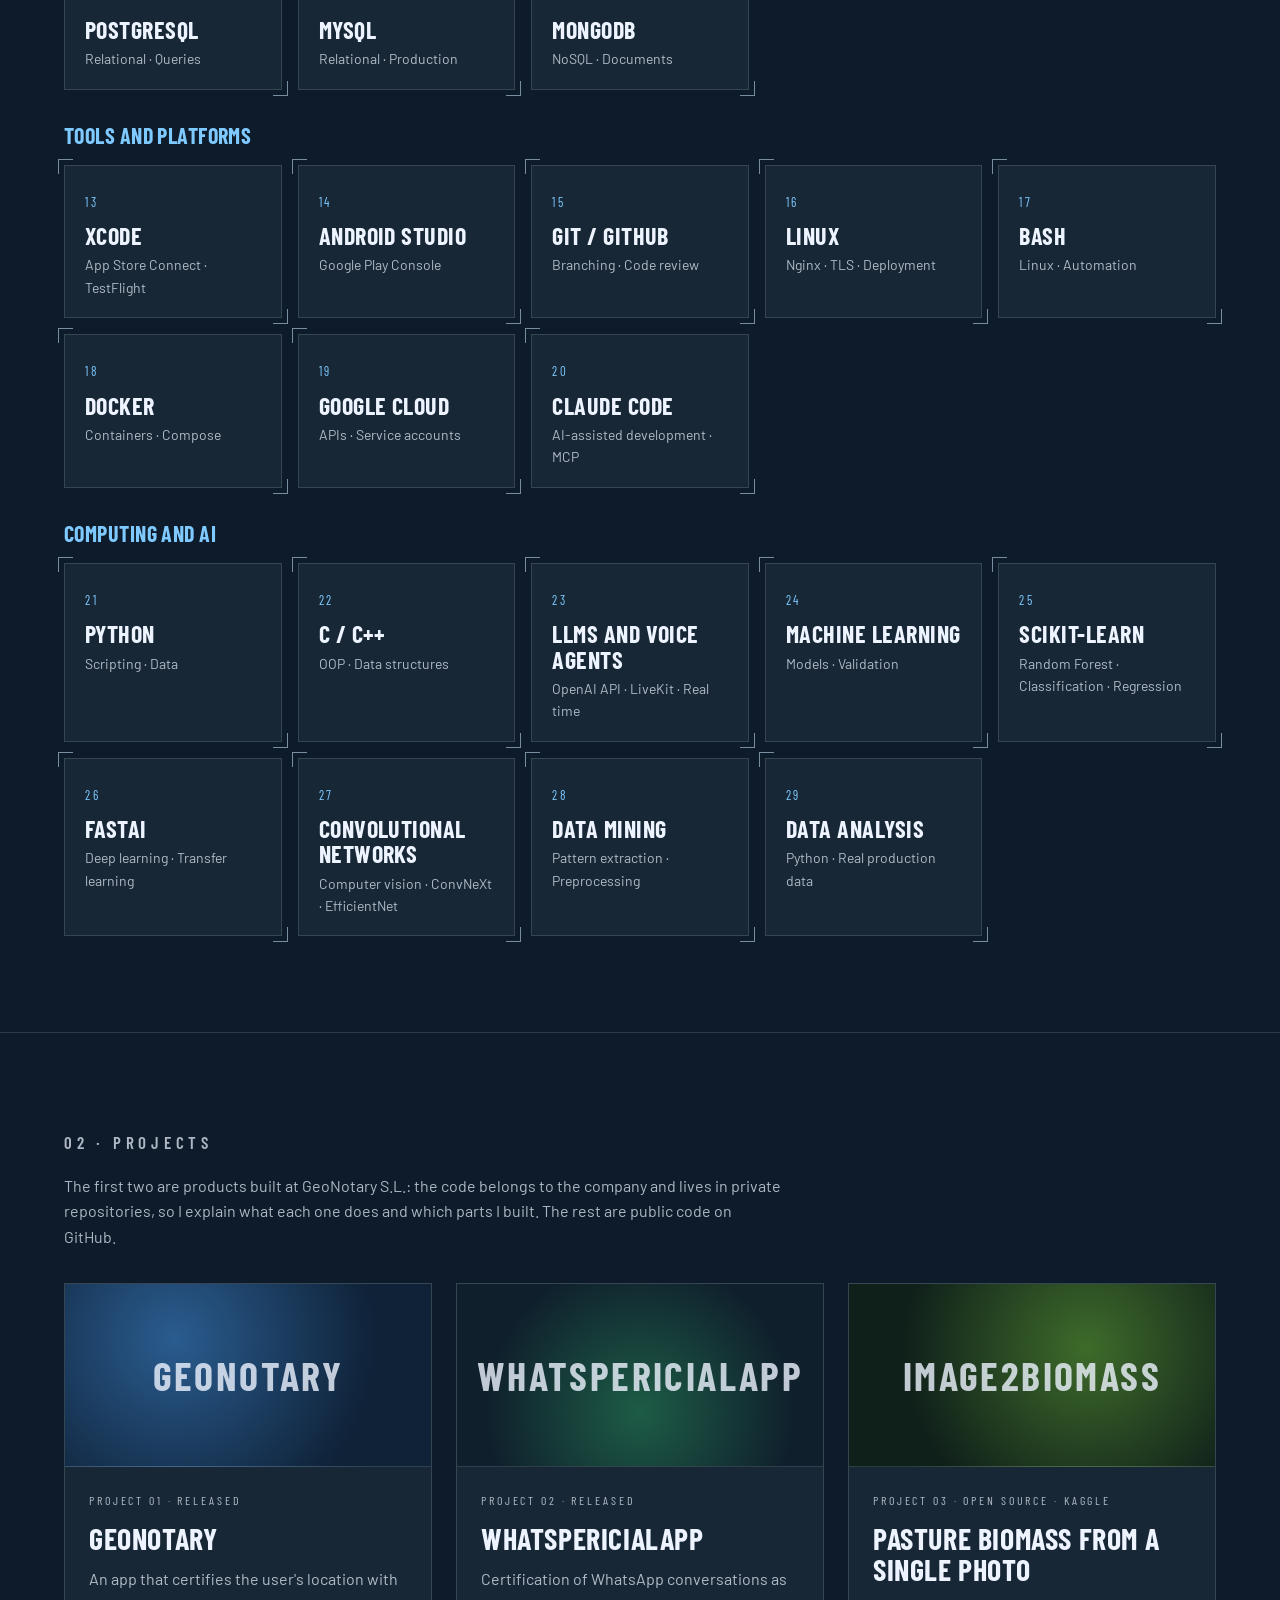
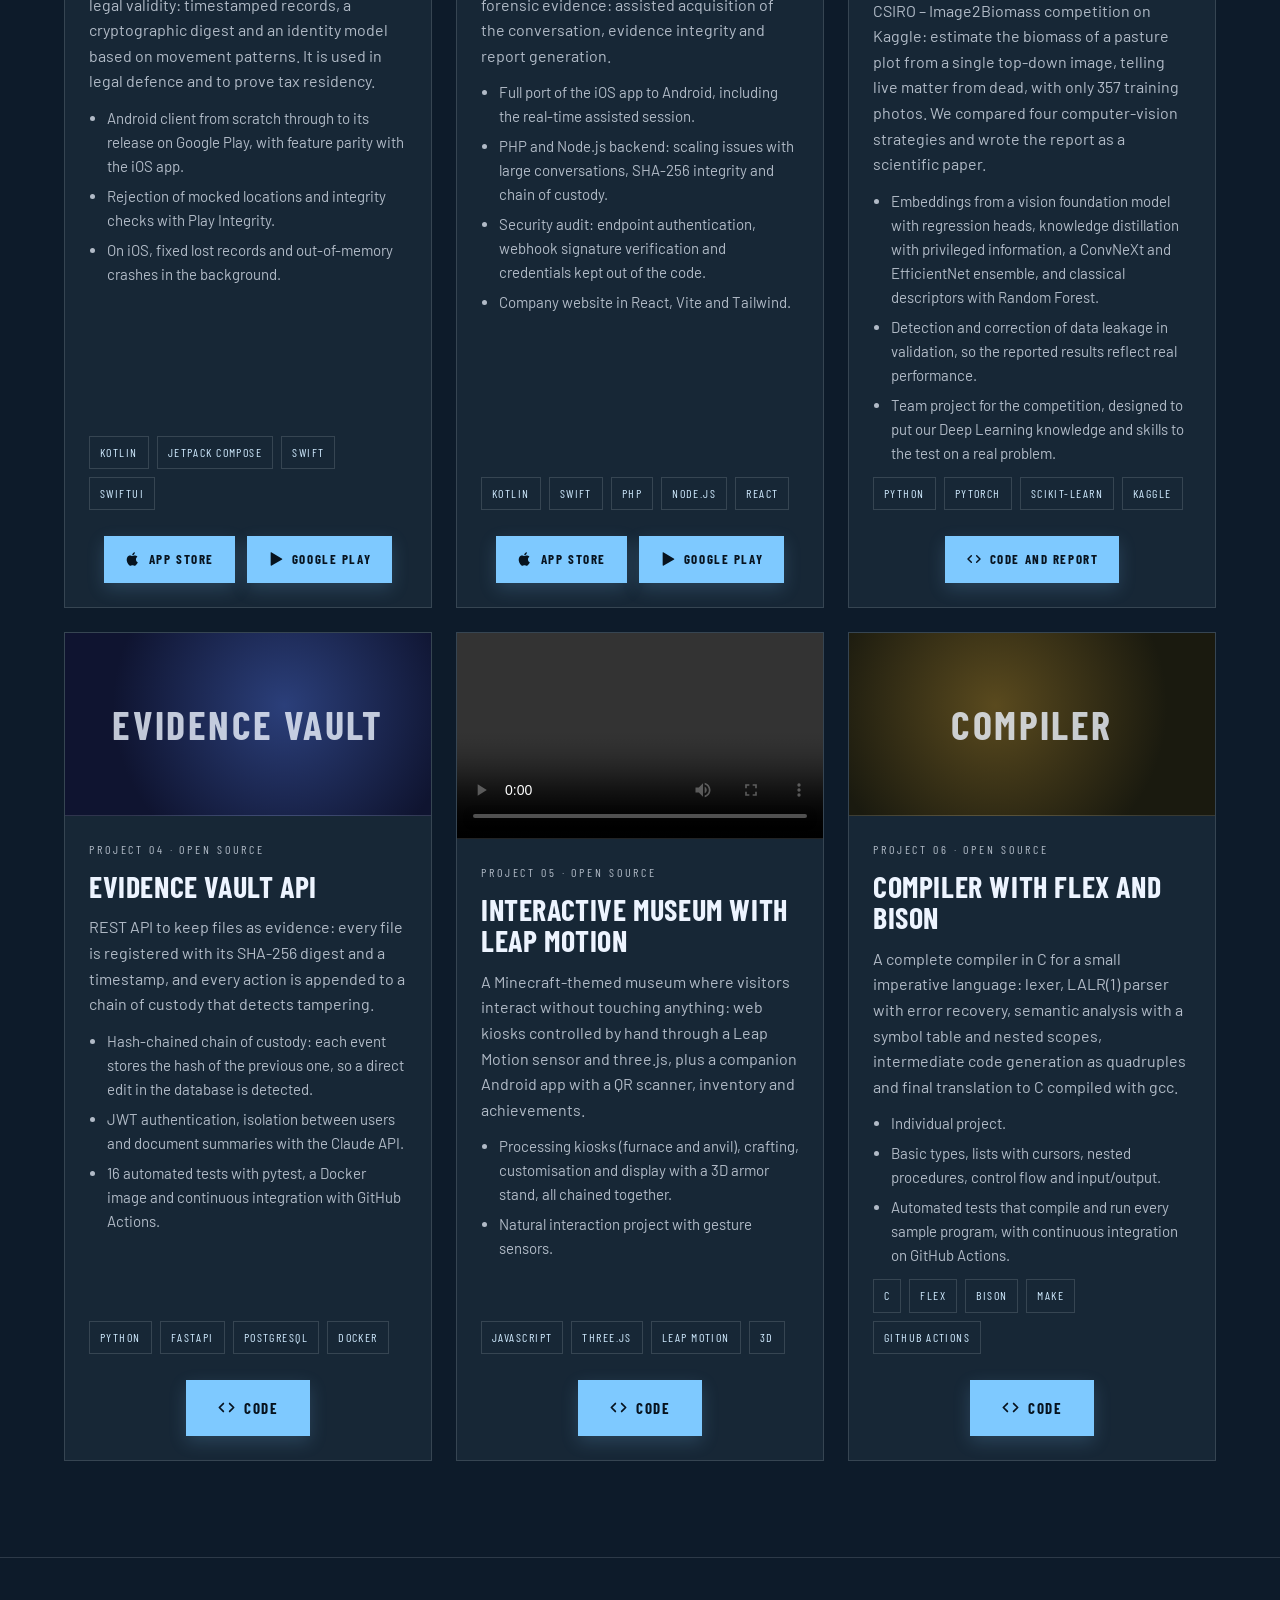
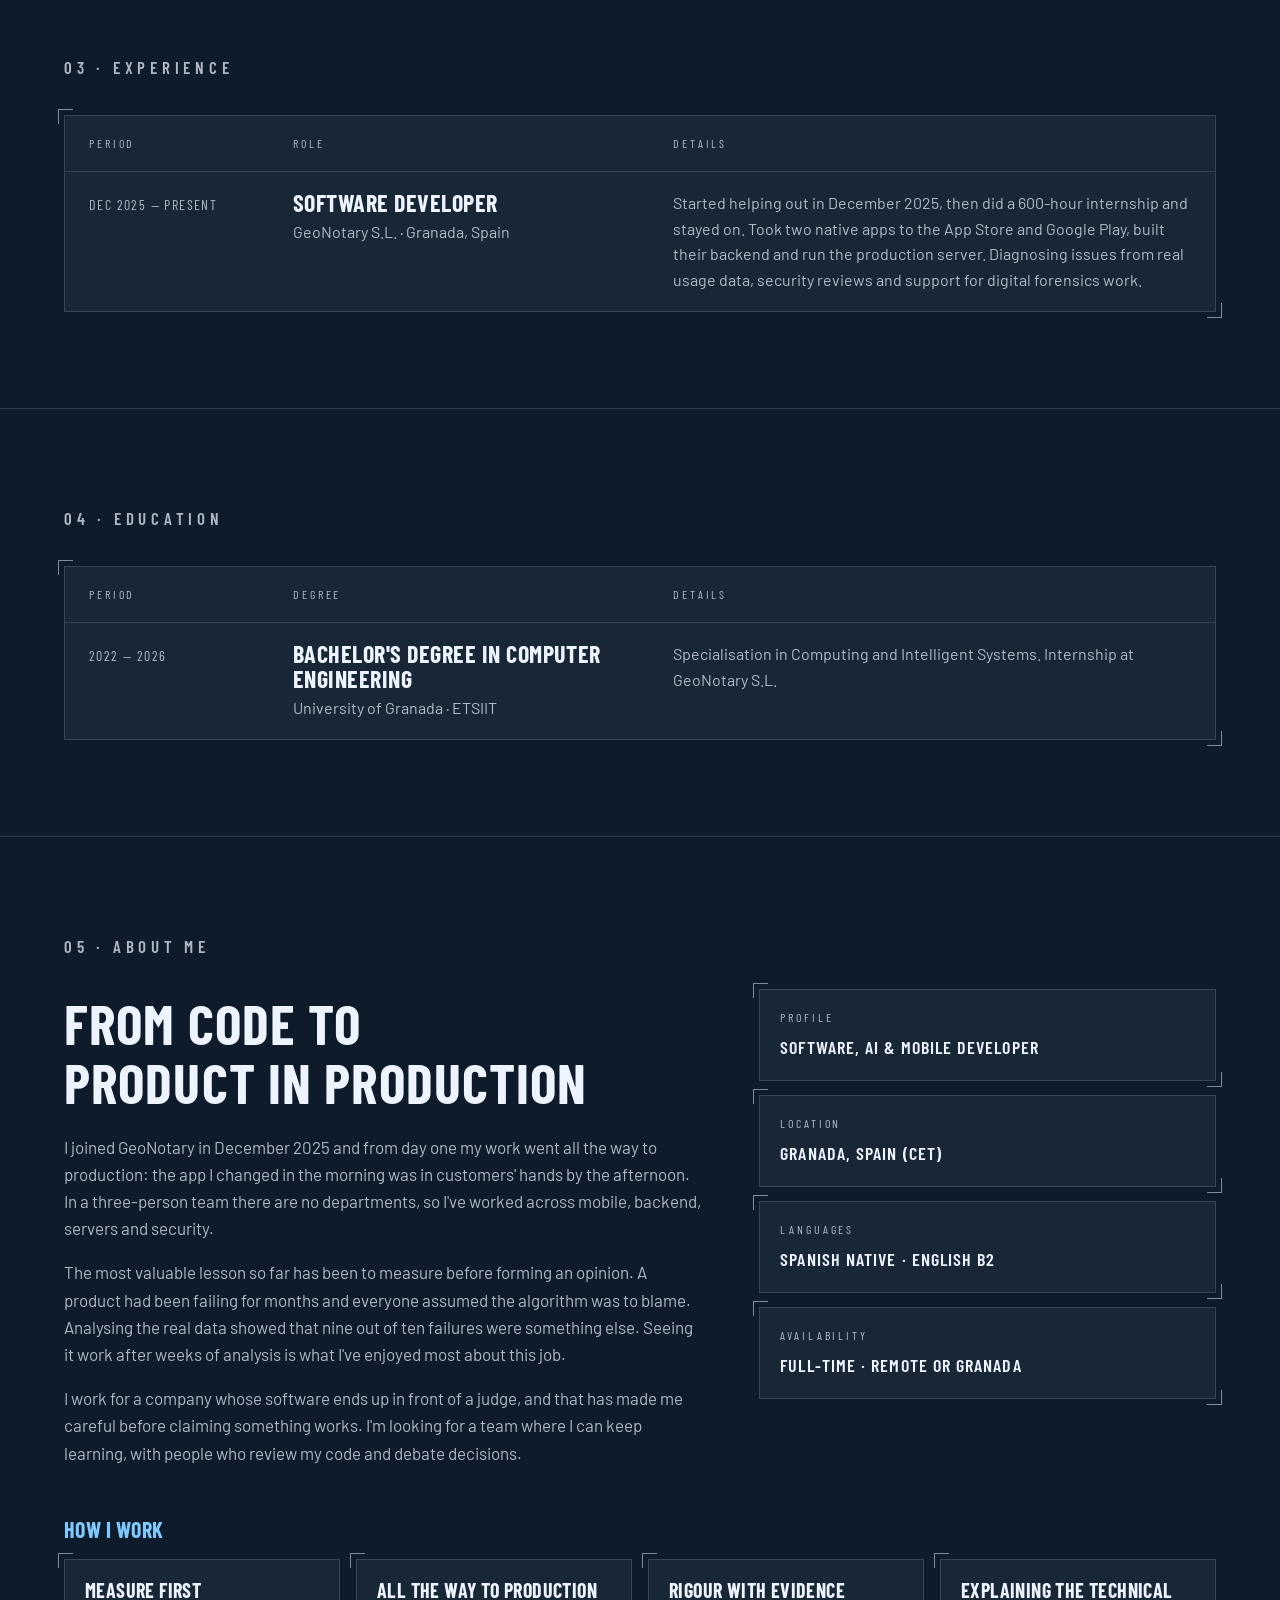
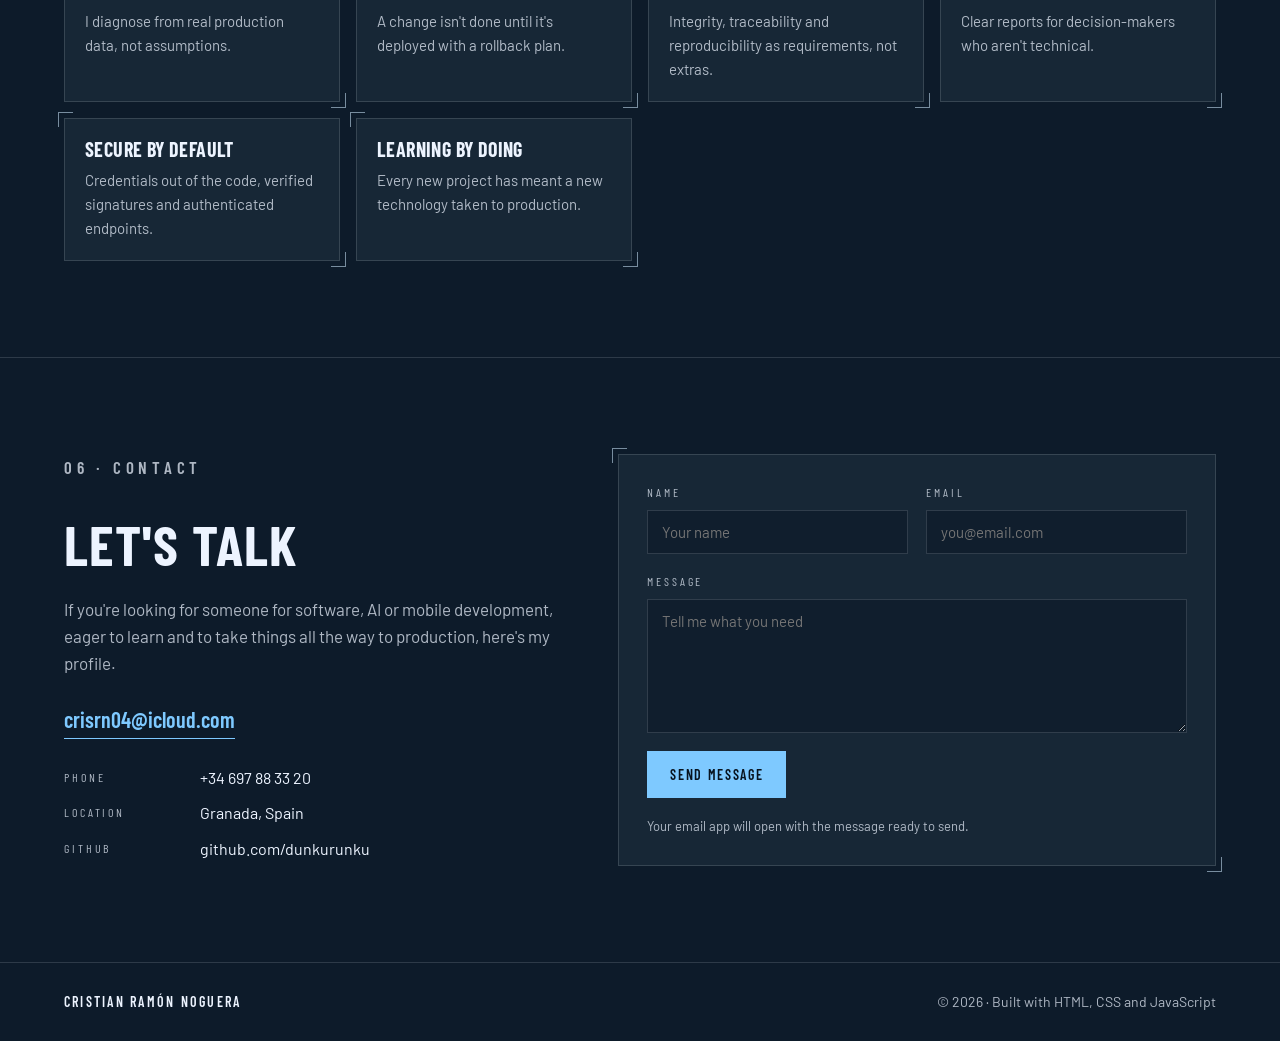
==== commit 09530d04: "Imagen de vista previa para enlaces compartidos" ====
--- a/index.html
+++ b/index.html
@@ -9,6 +9,15 @@
   <link rel="preconnect" href="https://fonts.gstatic.com" crossorigin>
   <link href="https://fonts.googleapis.com/css2?family=Barlow:wght@400;500;600&family=Barlow+Condensed:wght@500;600;700&display=swap" rel="stylesheet">
   <link rel="icon" href="data:image/svg+xml,%3Csvg xmlns='http://www.w3.org/2000/svg' viewBox='0 0 64 64'%3E%3Crect width='64' height='64' fill='%230d1b2a'/%3E%3Ctext x='32' y='42' font-family='Arial' font-weight='700' font-size='28' fill='%237ec9ff' text-anchor='middle'%3ECR%3C/text%3E%3C/svg%3E">
+  <meta property="og:type" content="website">
+  <meta property="og:url" content="https://dunkurunku.github.io/">
+  <meta property="og:title" content="Cristian Ramón Noguera · Software, AI & Mobile Developer">
+  <meta property="og:description" content="Native iOS and Android apps in production, backend and AI. Projects, tech stack and resume.">
+  <meta property="og:image" content="https://dunkurunku.github.io/assets/og-image.png">
+  <meta property="og:image:width" content="1200">
+  <meta property="og:image:height" content="627">
+  <meta property="og:locale" content="en_US">
+  <meta name="twitter:card" content="summary_large_image">
   <link rel="alternate" hreflang="es" href="https://dunkurunku.github.io/es/">
   <link rel="alternate" hreflang="en" href="https://dunkurunku.github.io/">
   <link rel="stylesheet" href="styles.css?v=11">
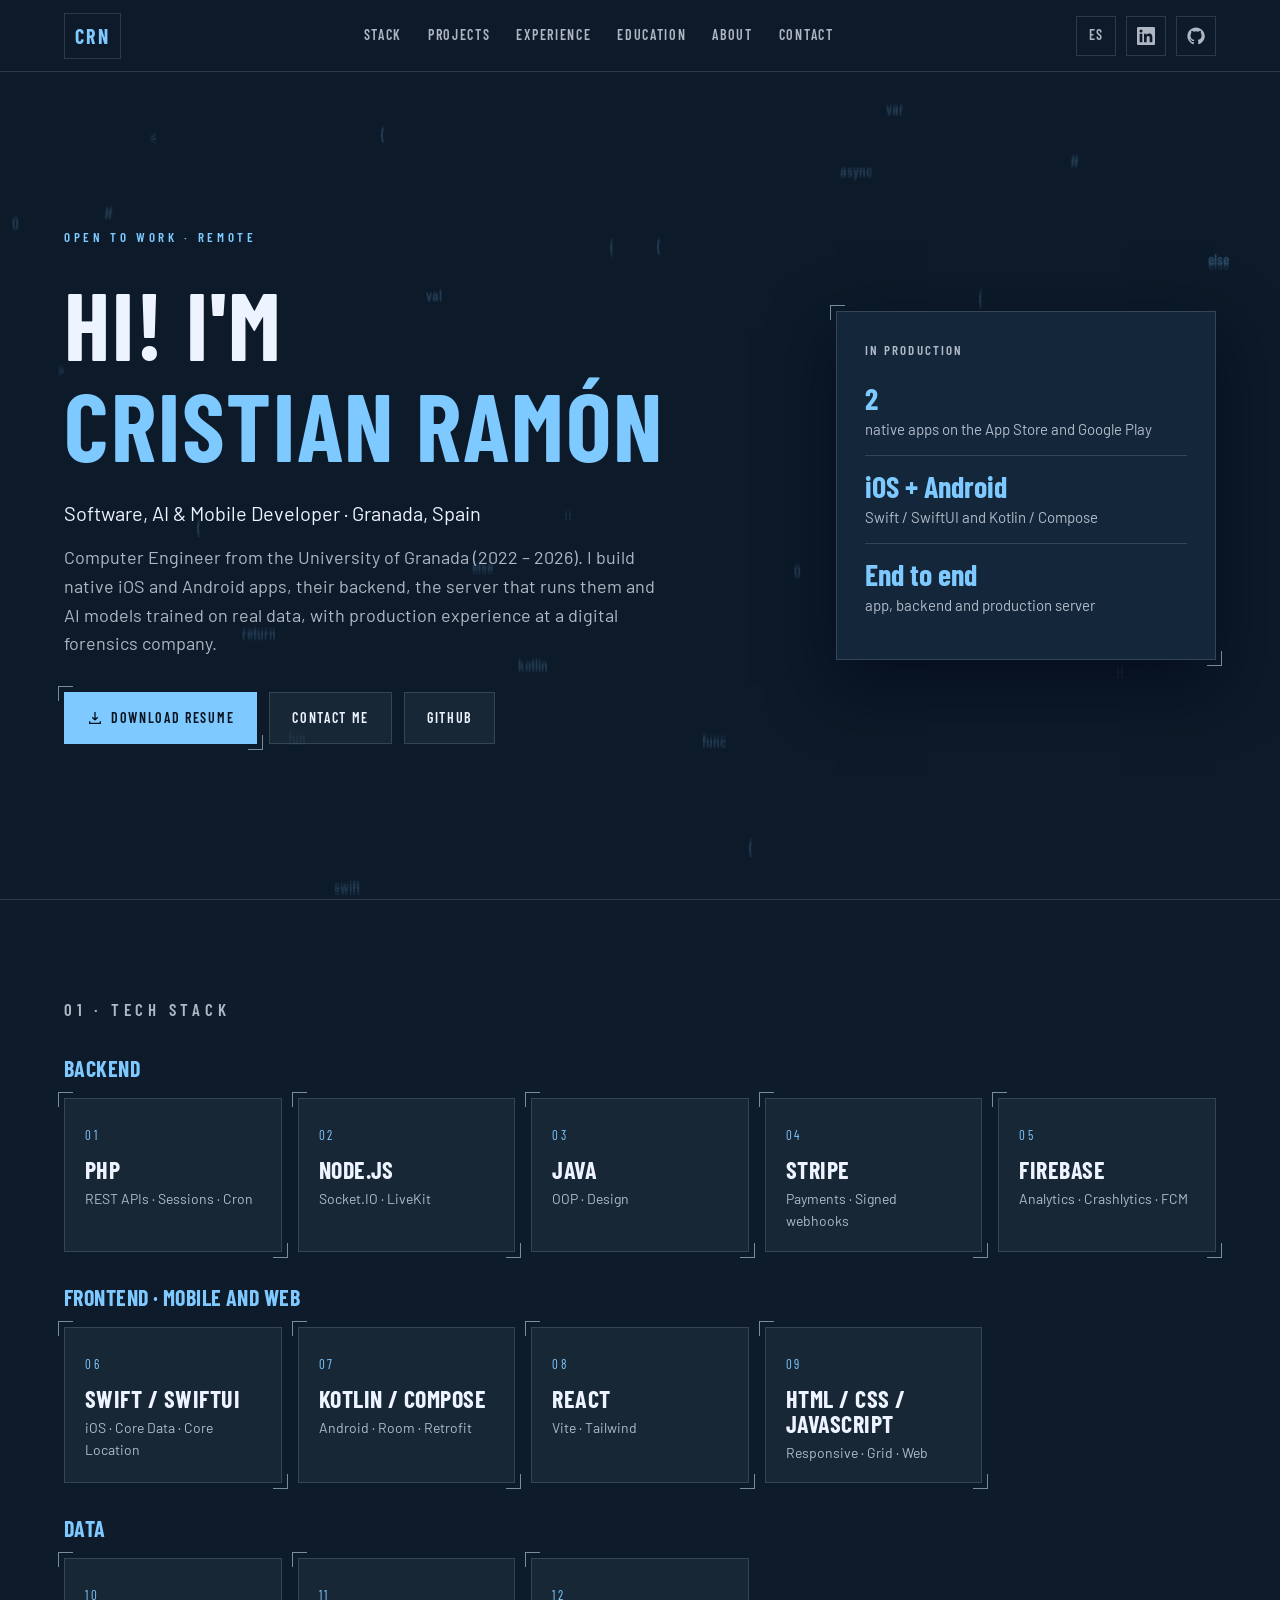
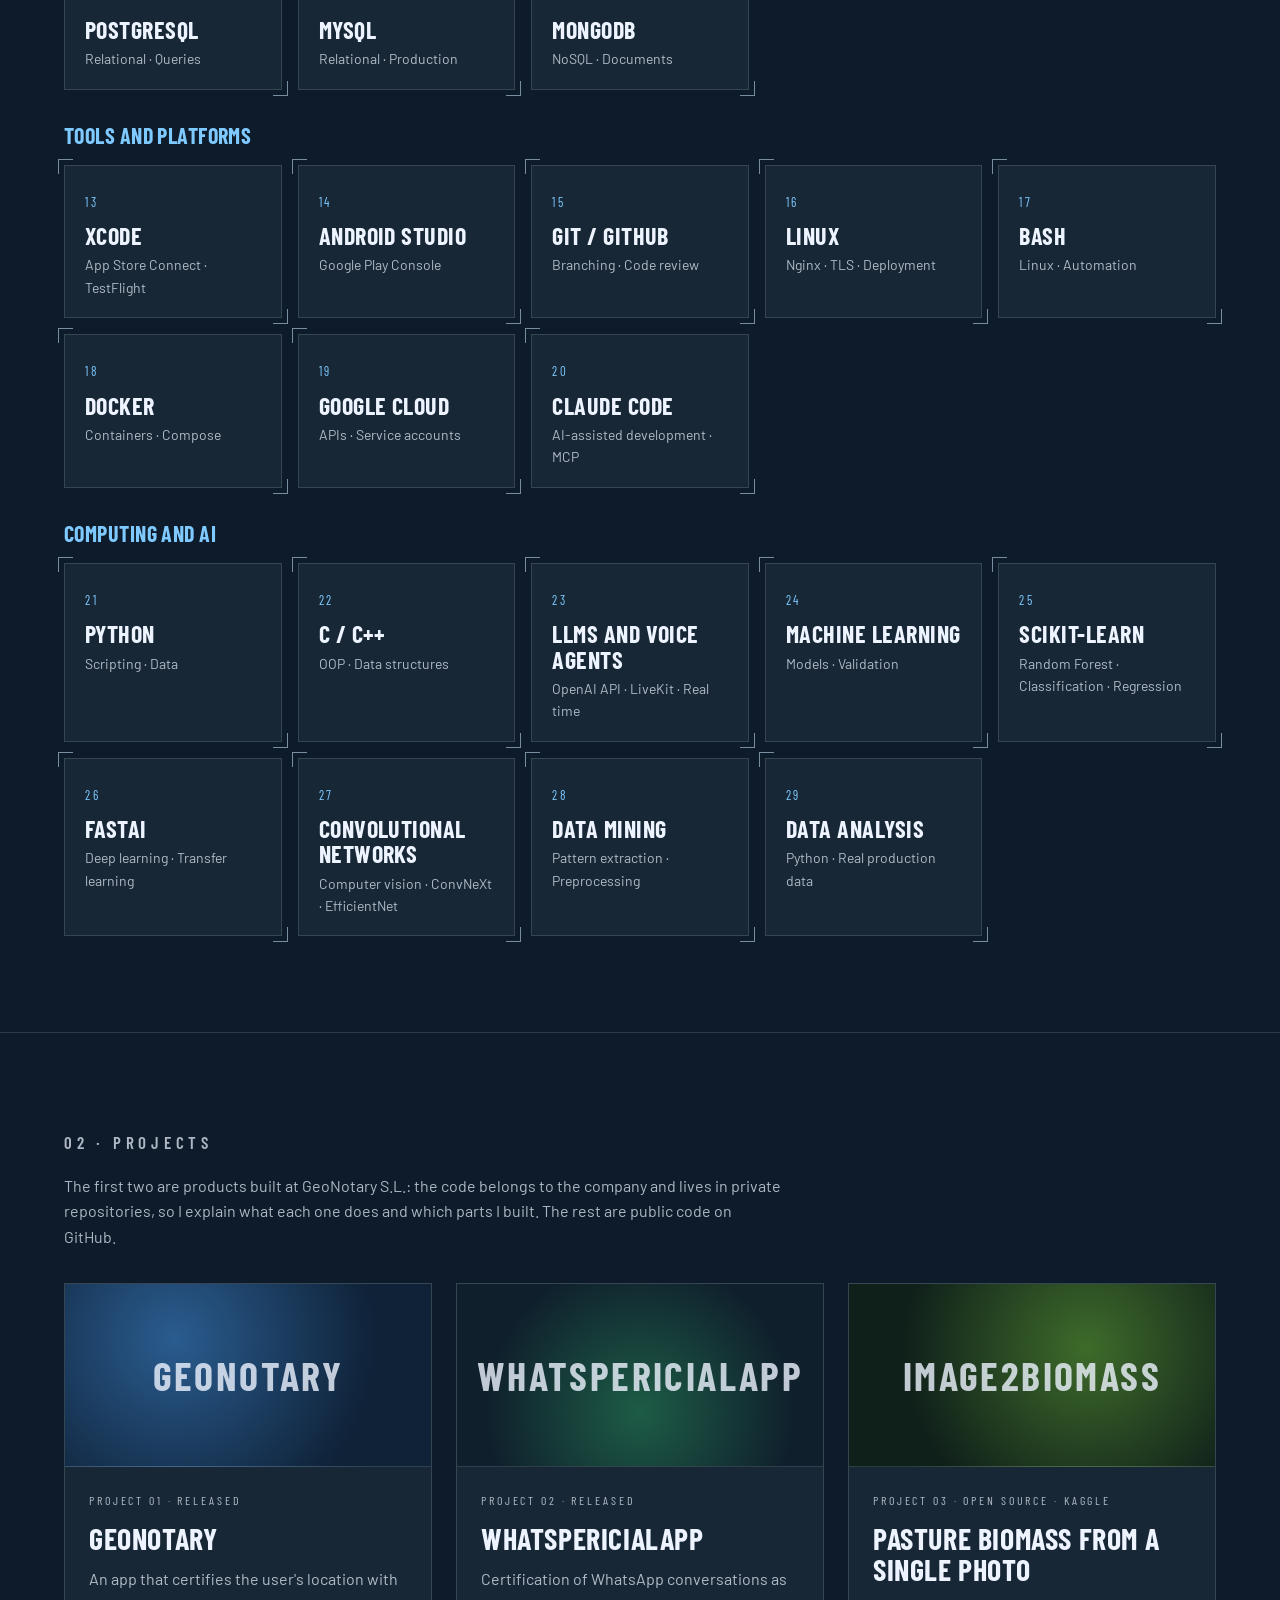
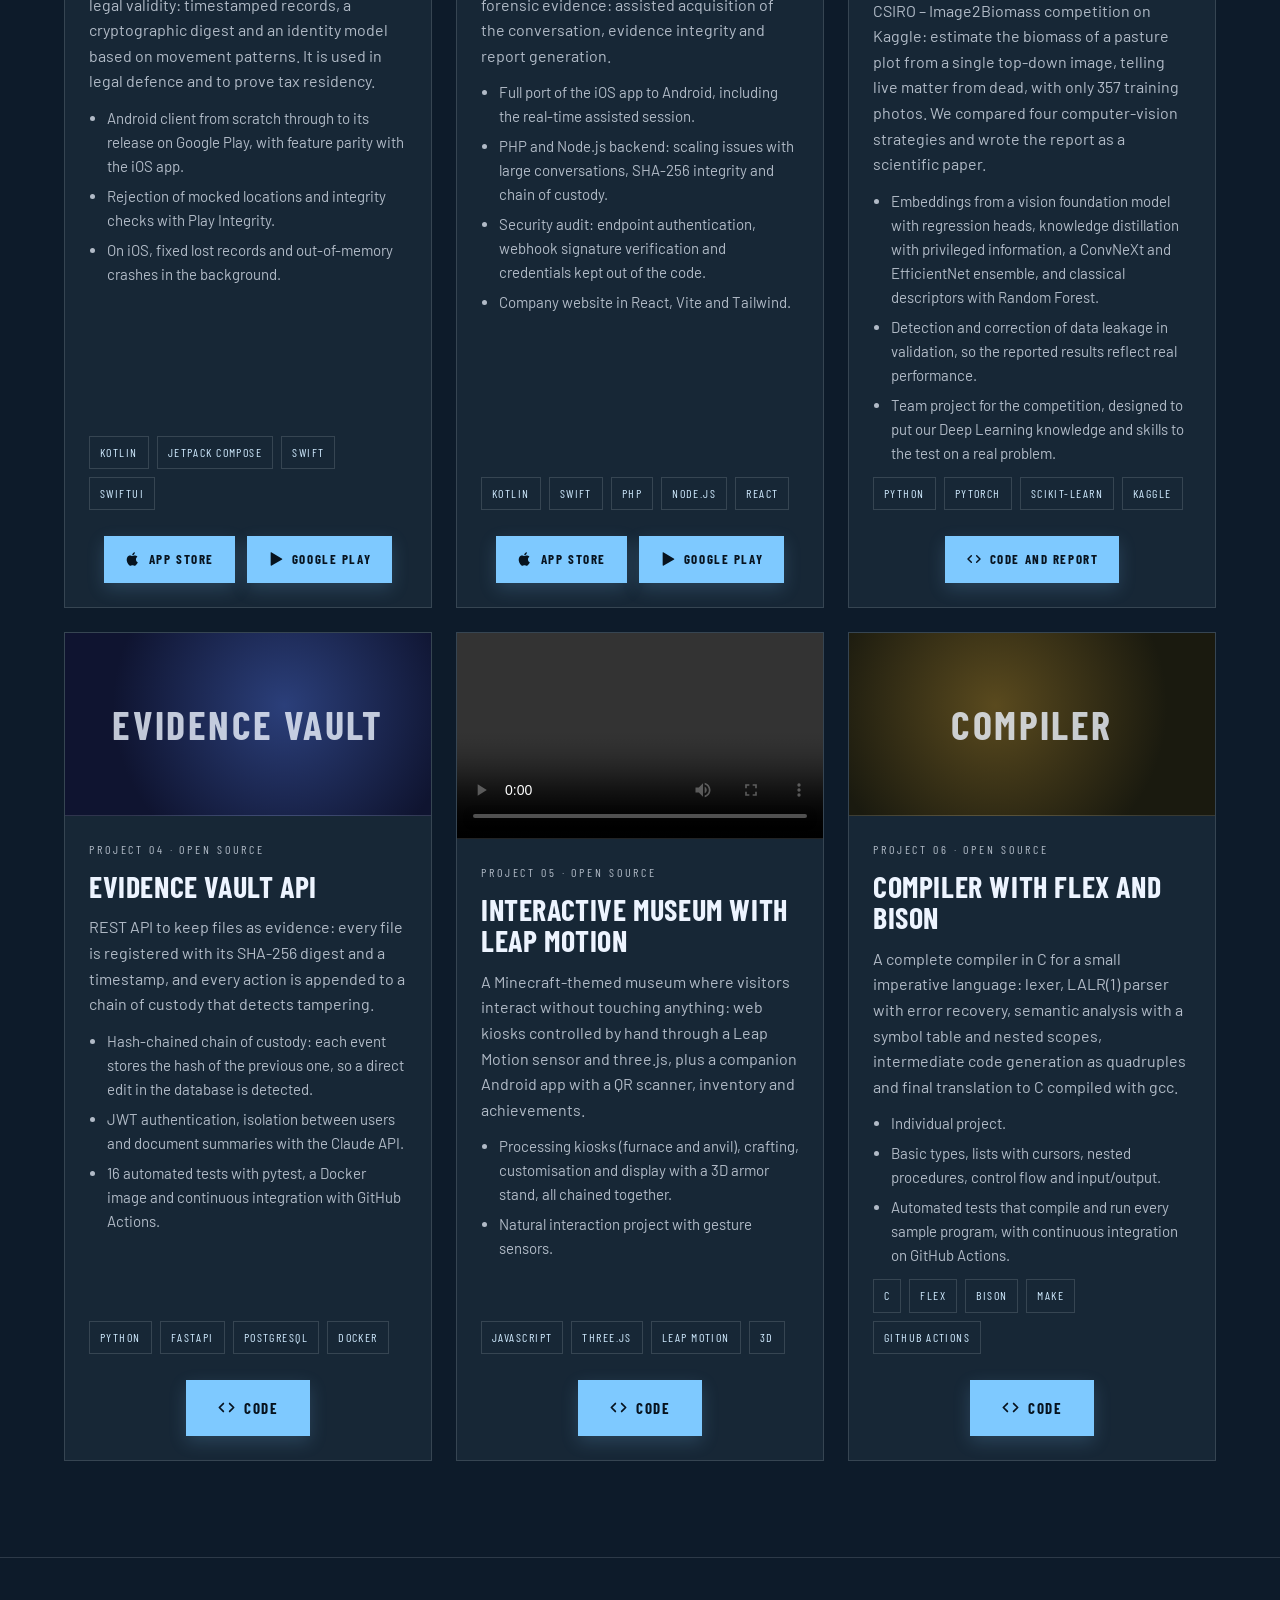
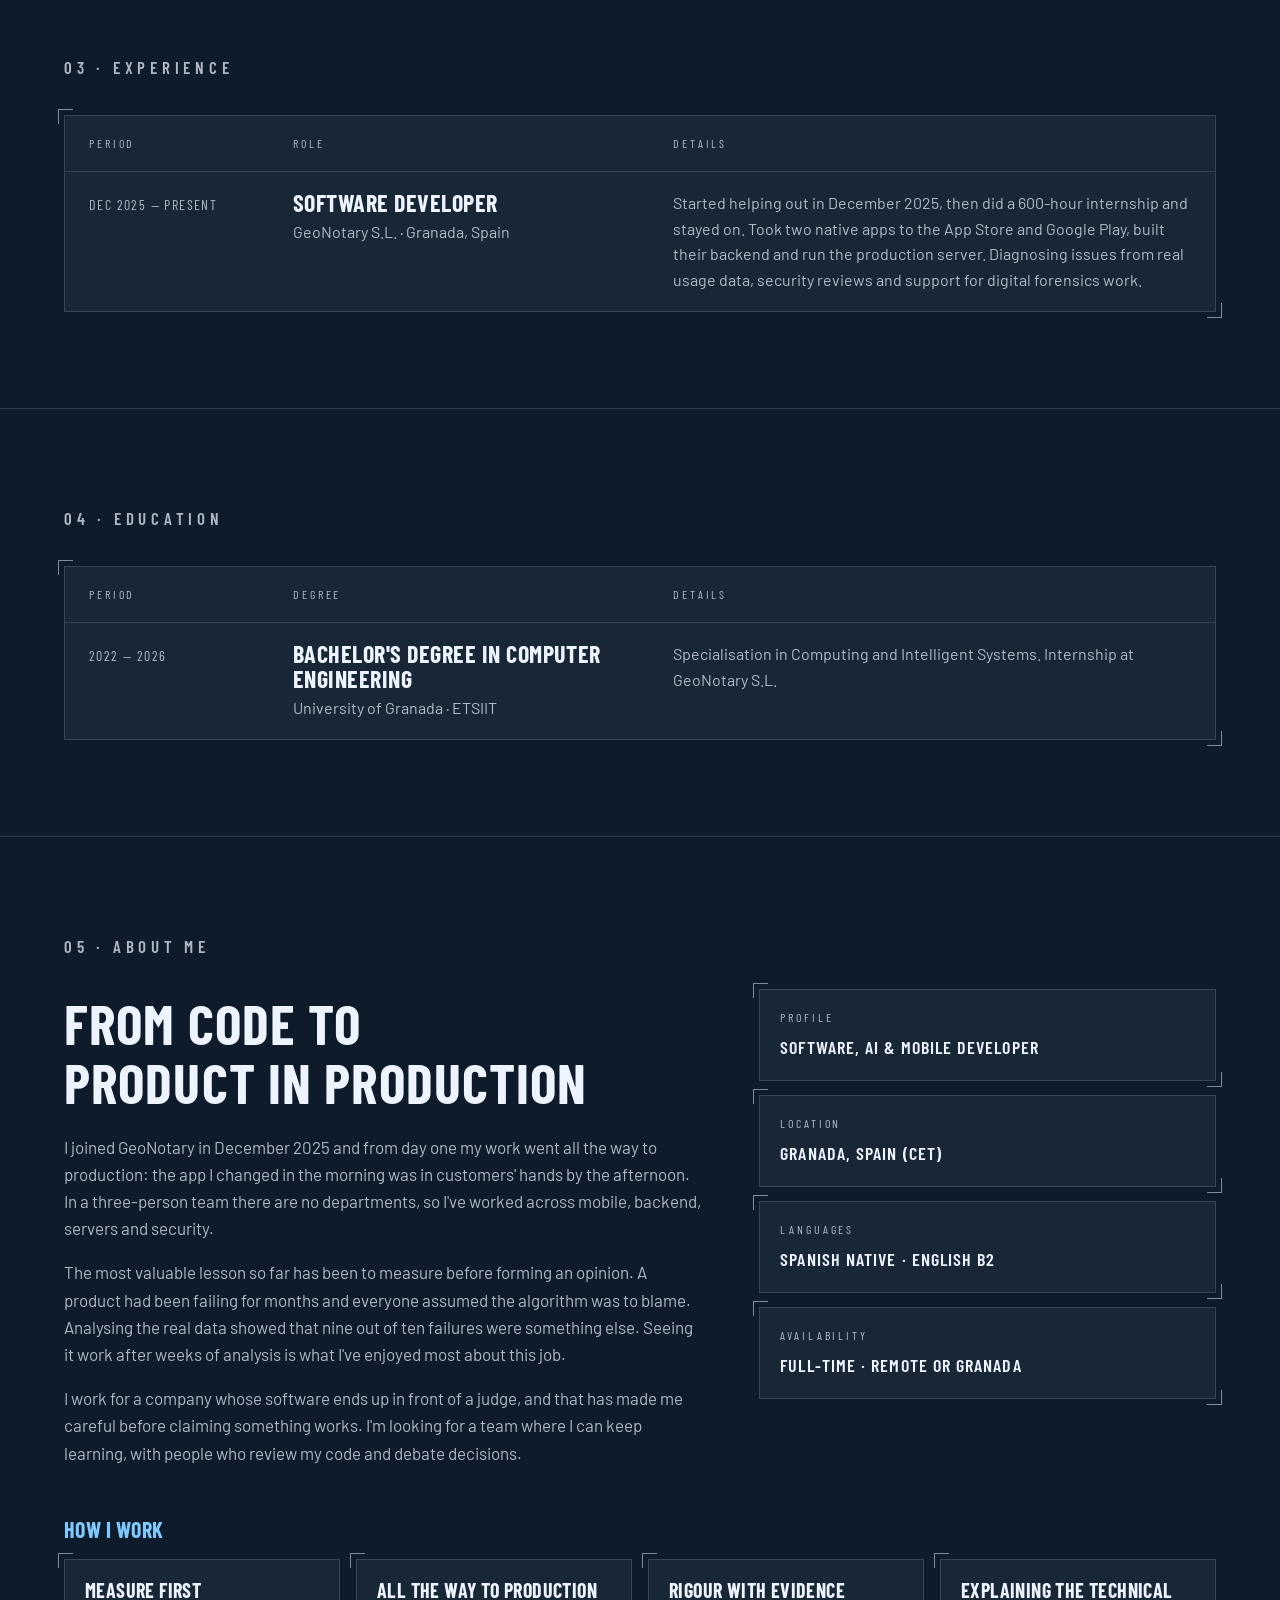
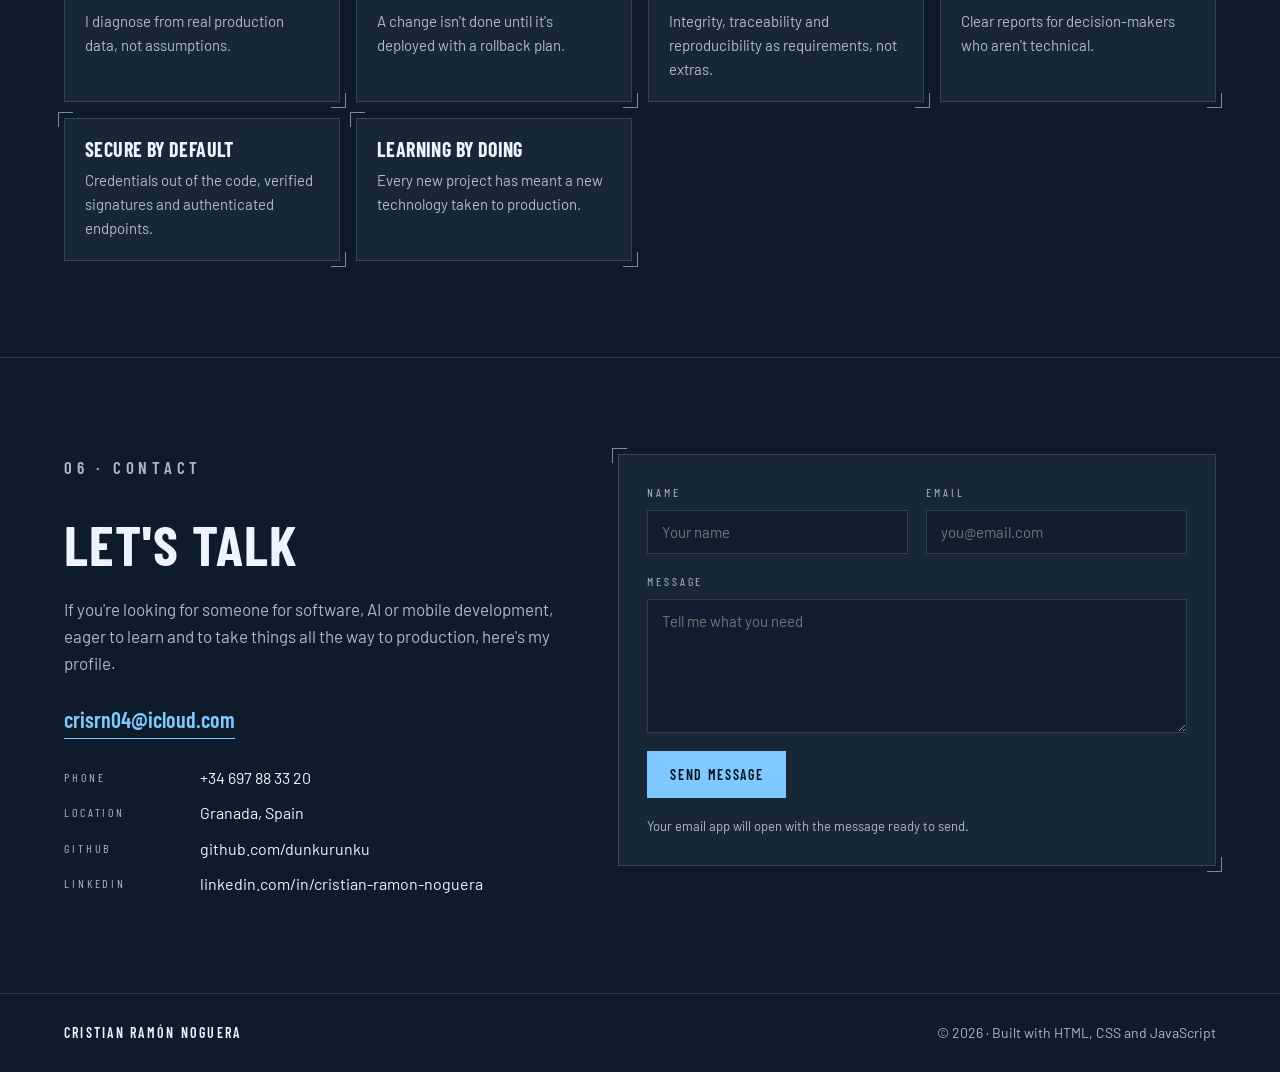
==== commit 8aea310f: "Enlace a LinkedIn" ====
--- a/index.html
+++ b/index.html
@@ -36,6 +36,9 @@
   </nav>
   <div class="nav__icons">
     <a href="es/" hreflang="es" lang="es" aria-label="Versión en español" class="icon-btn icon-btn--lang">ES</a>
+    <a href="https://www.linkedin.com/in/cristian-ramon-noguera" target="_blank" rel="noopener" aria-label="LinkedIn" class="icon-btn">
+      <svg viewBox="0 0 24 24" width="18" height="18" fill="currentColor"><path d="M20.45 20.45h-3.56v-5.57c0-1.33-.02-3.04-1.85-3.04-1.85 0-2.14 1.45-2.14 2.94v5.67H9.35V9h3.41v1.56h.05c.48-.9 1.64-1.85 3.37-1.85 3.6 0 4.27 2.37 4.27 5.46v6.28zM5.34 7.43a2.06 2.06 0 1 1 0-4.13 2.06 2.06 0 0 1 0 4.13zM7.12 20.45H3.56V9h3.56v11.45zM22.22 0H1.77C.79 0 0 .77 0 1.73v20.54C0 23.23.79 24 1.77 24h20.45c.98 0 1.78-.77 1.78-1.73V1.73C24 .77 23.2 0 22.22 0z"/></svg>
+    </a>
     <a href="https://github.com/dunkurunku" target="_blank" rel="noopener" aria-label="GitHub" class="icon-btn">
       <svg viewBox="0 0 24 24" width="18" height="18" fill="currentColor"><path d="M12 .5C5.7.5.5 5.7.5 12c0 5.1 3.3 9.4 7.9 10.9.6.1.8-.3.8-.6v-2.2c-3.2.7-3.9-1.4-3.9-1.4-.5-1.3-1.3-1.7-1.3-1.7-1-.7.1-.7.1-.7 1.2.1 1.8 1.2 1.8 1.2 1 1.8 2.8 1.3 3.4 1 .1-.8.4-1.3.7-1.6-2.6-.3-5.3-1.3-5.3-5.7 0-1.3.5-2.3 1.2-3.1-.1-.3-.5-1.5.1-3.1 0 0 1-.3 3.2 1.2a11 11 0 0 1 5.8 0c2.2-1.5 3.2-1.2 3.2-1.2.6 1.6.2 2.8.1 3.1.8.8 1.2 1.8 1.2 3.1 0 4.4-2.7 5.4-5.3 5.7.4.4.8 1.1.8 2.2v3.2c0 .3.2.7.8.6 4.6-1.5 7.9-5.8 7.9-10.9C23.5 5.7 18.3.5 12 .5z"/></svg>
     </a>
@@ -337,6 +340,7 @@
           <dt>Phone</dt><dd><a href="tel:+34697883320">+34 697 88 33 20</a></dd>
           <dt>Location</dt><dd>Granada, Spain</dd>
           <dt>GitHub</dt><dd><a href="https://github.com/dunkurunku" target="_blank" rel="noopener">github.com/dunkurunku</a></dd>
+          <dt>LinkedIn</dt><dd><a href="https://www.linkedin.com/in/cristian-ramon-noguera" target="_blank" rel="noopener">linkedin.com/in/cristian-ramon-noguera</a></dd>
         </dl>
       </div>
       <form class="form corner" id="contactForm">
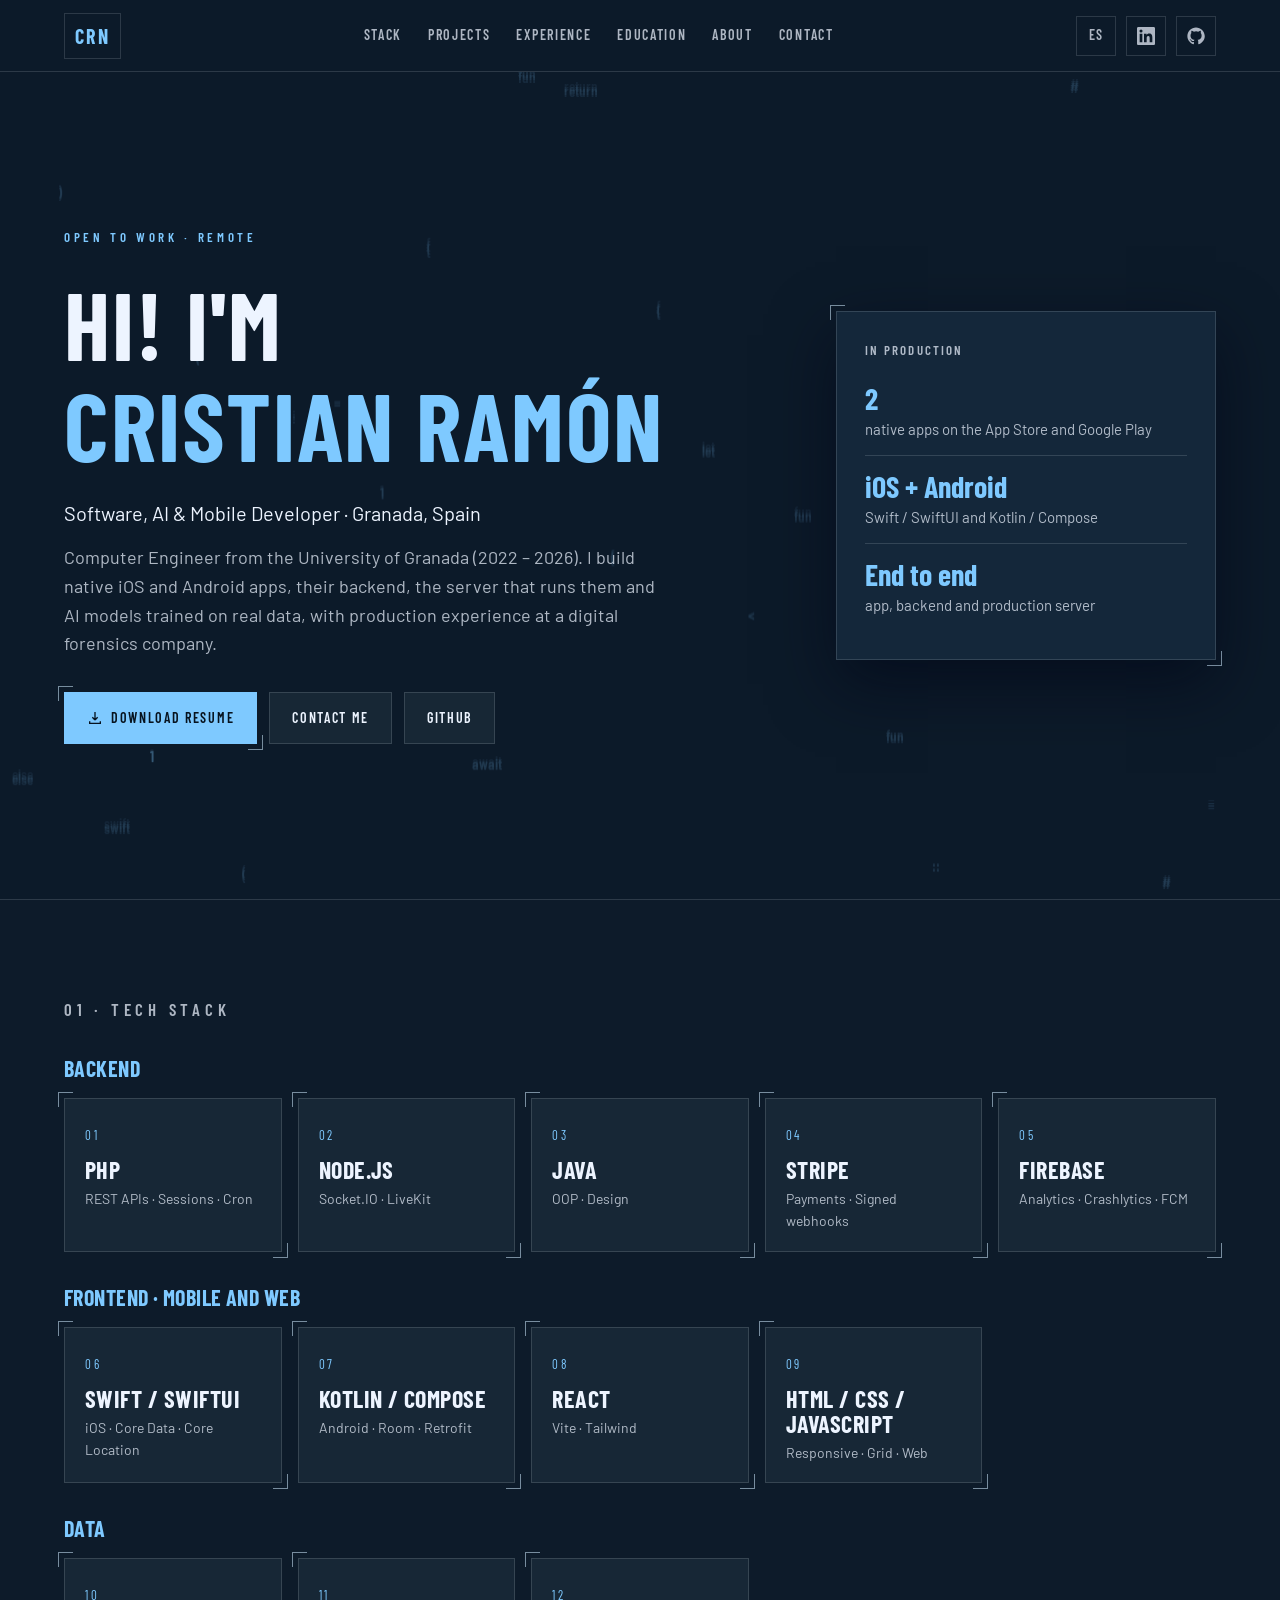
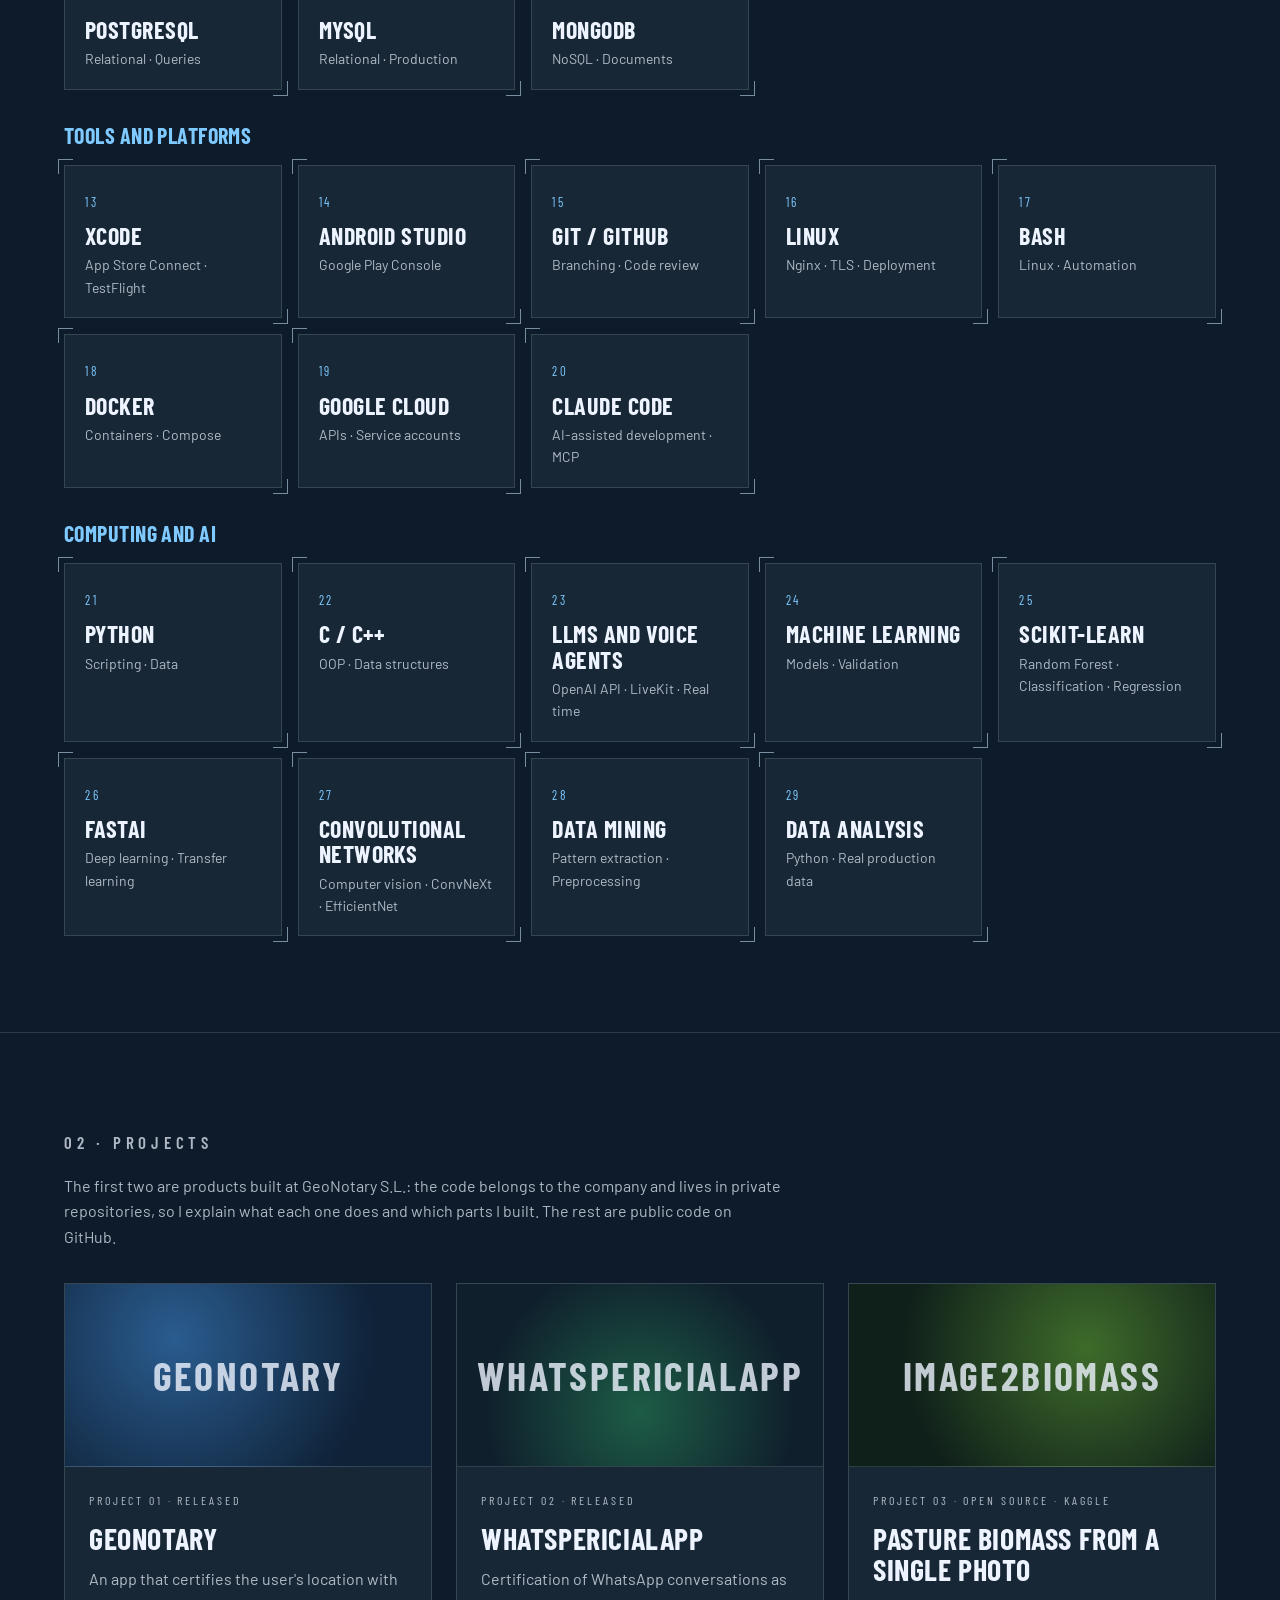
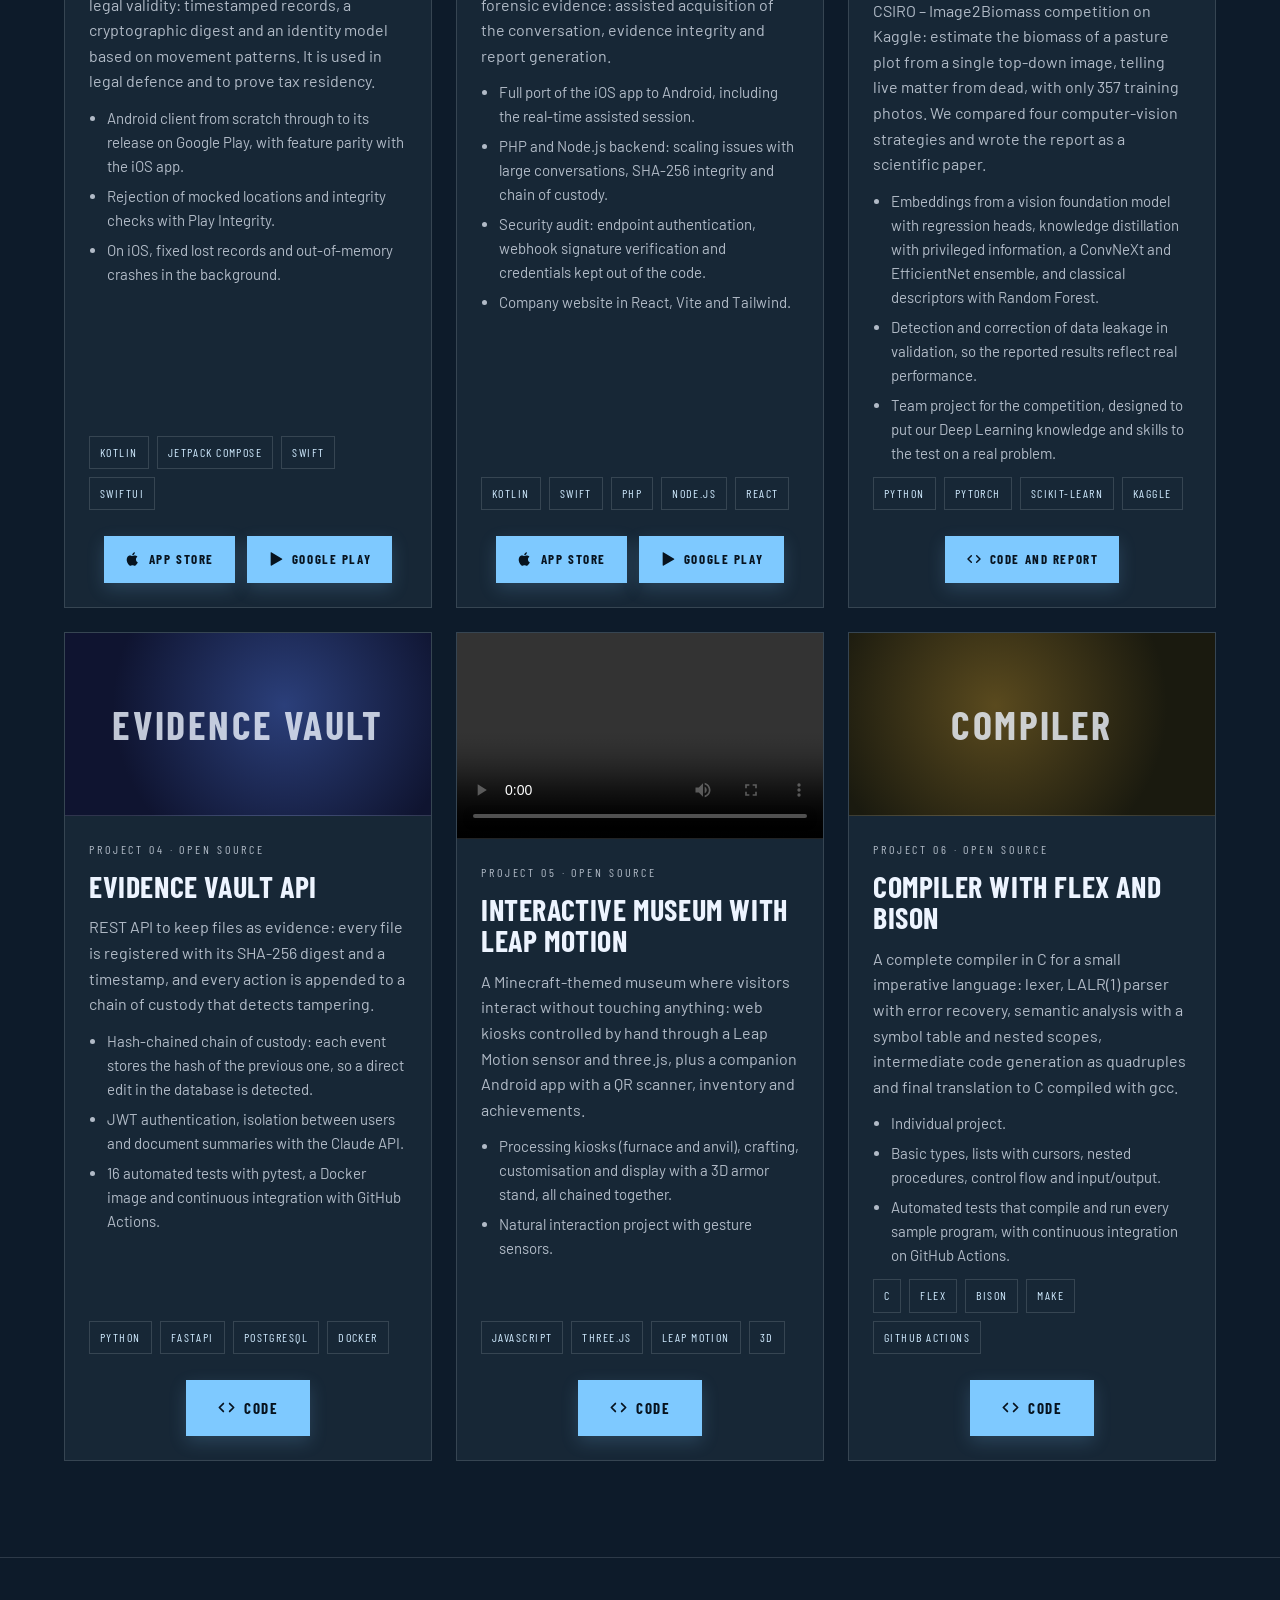
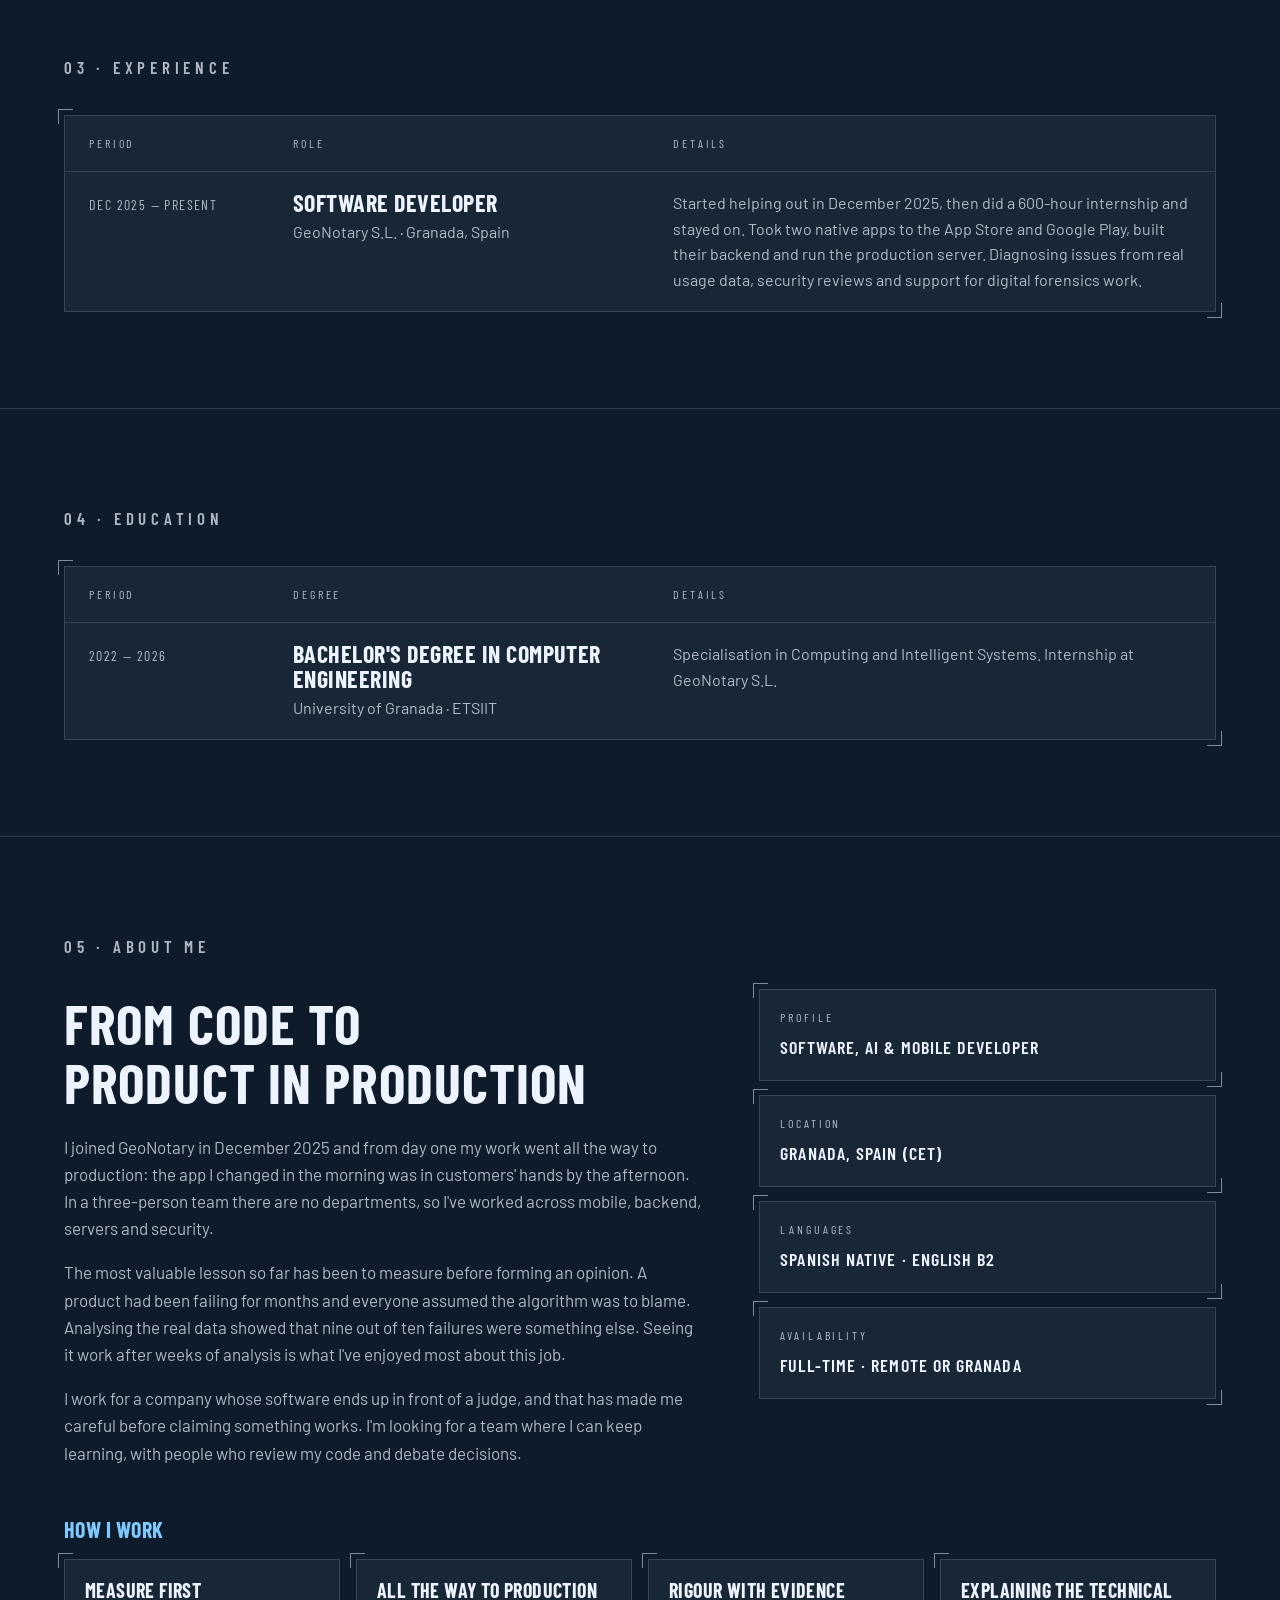
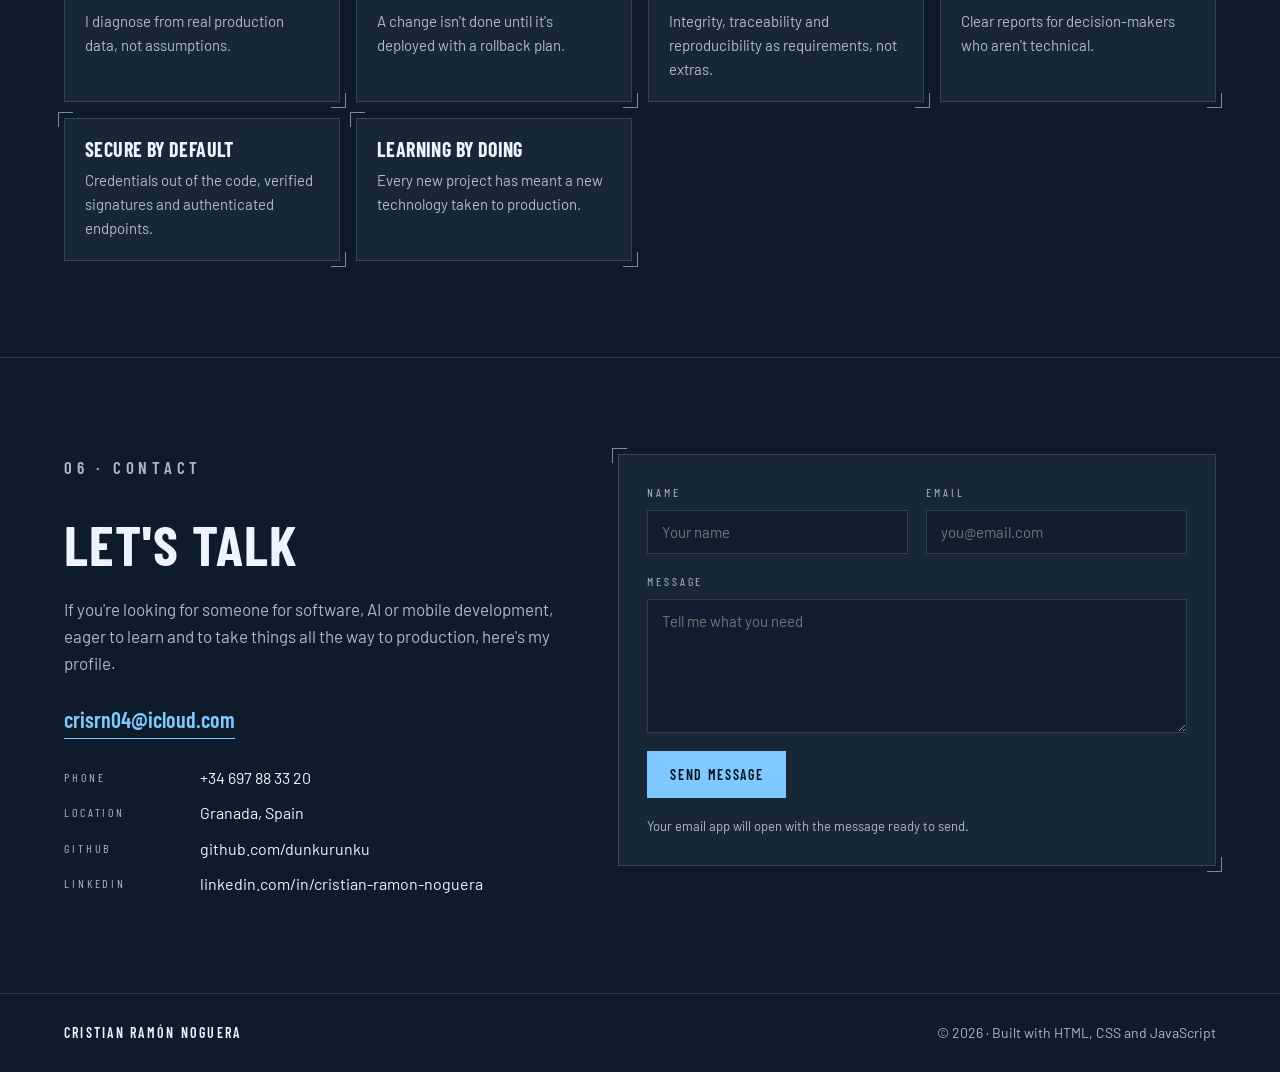
==== commit 40390767: "Título de la pestaña con el título nuevo" ====
--- a/index.html
+++ b/index.html
@@ -3,7 +3,7 @@
 <head>
   <meta charset="UTF-8">
   <meta name="viewport" content="width=device-width, initial-scale=1.0">
-  <title>Cristian Ramón Noguera · Software Developer</title>
+  <title>Cristian Ramón Noguera · Software, AI &amp; Mobile Developer</title>
   <meta name="description" content="Portfolio of Cristian Ramón Noguera, software developer: native iOS and Android apps, backend and systems.">
   <link rel="preconnect" href="https://fonts.googleapis.com">
   <link rel="preconnect" href="https://fonts.gstatic.com" crossorigin>
